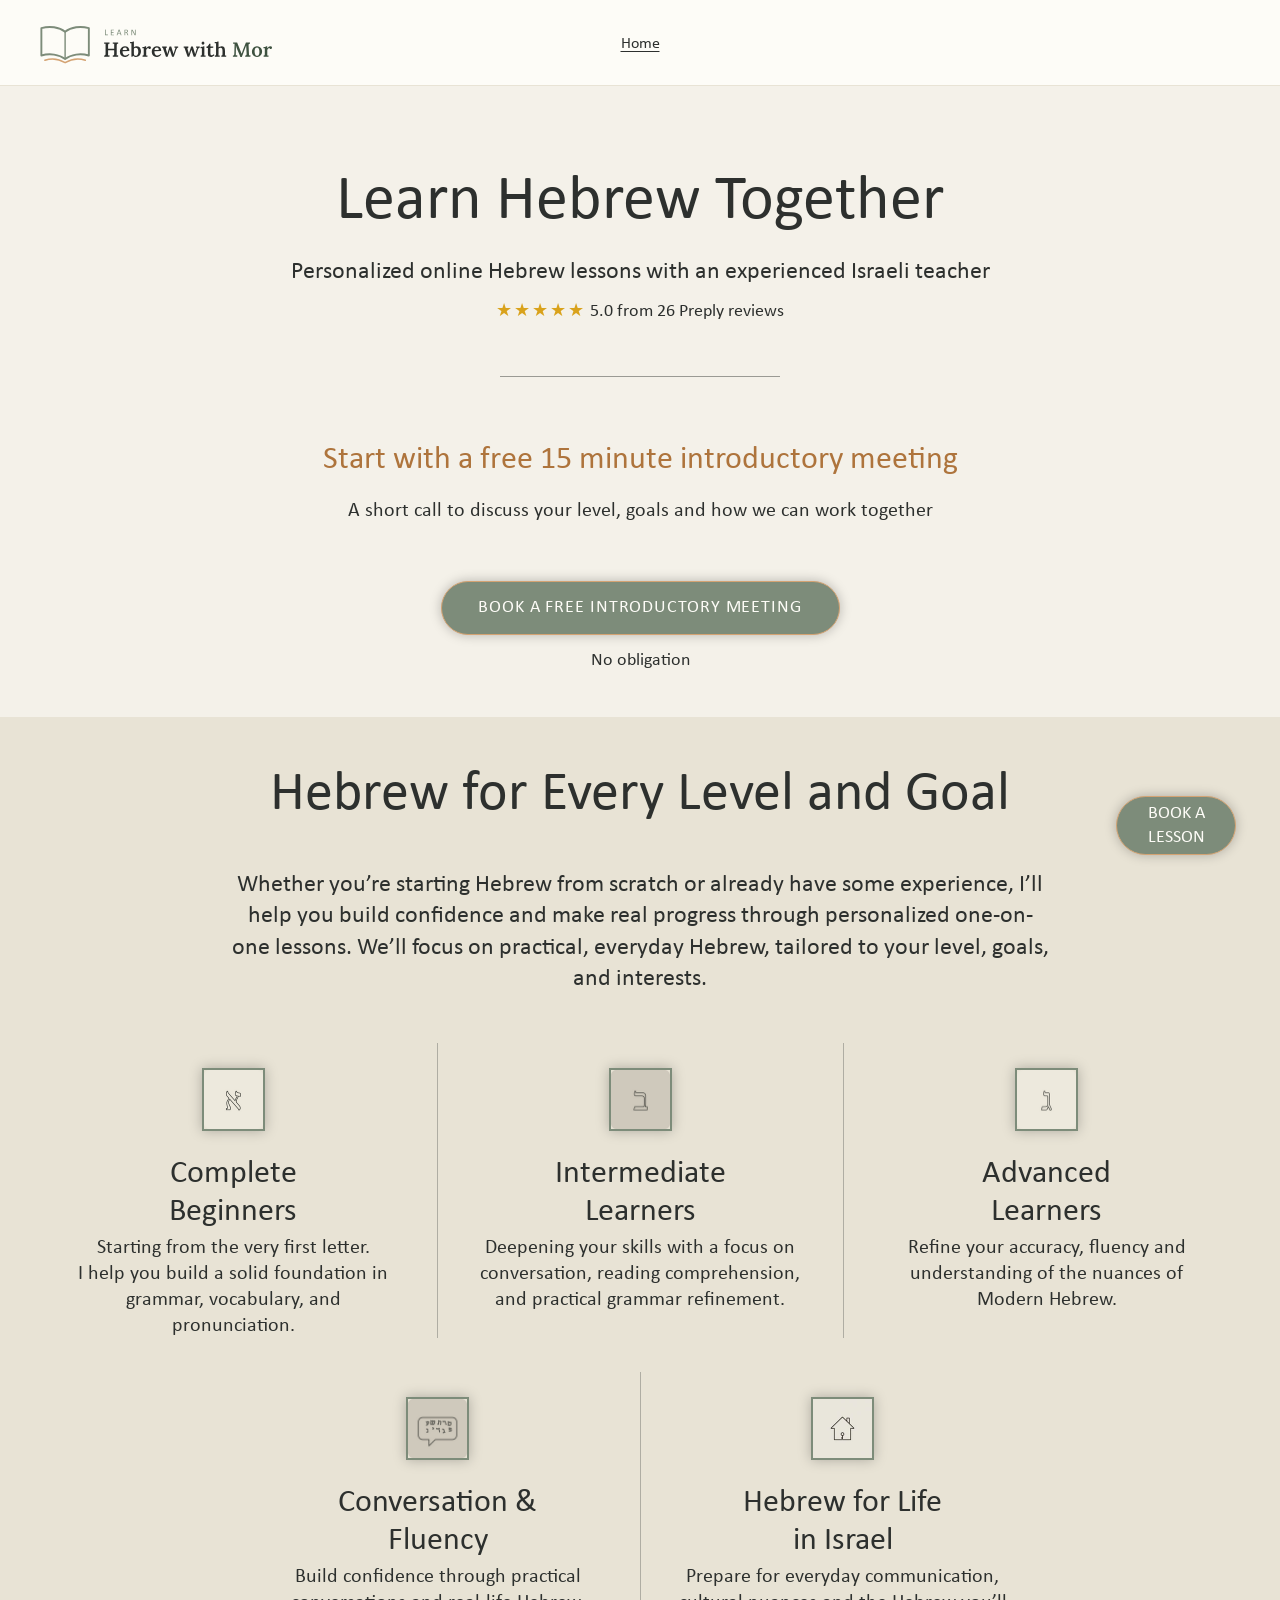
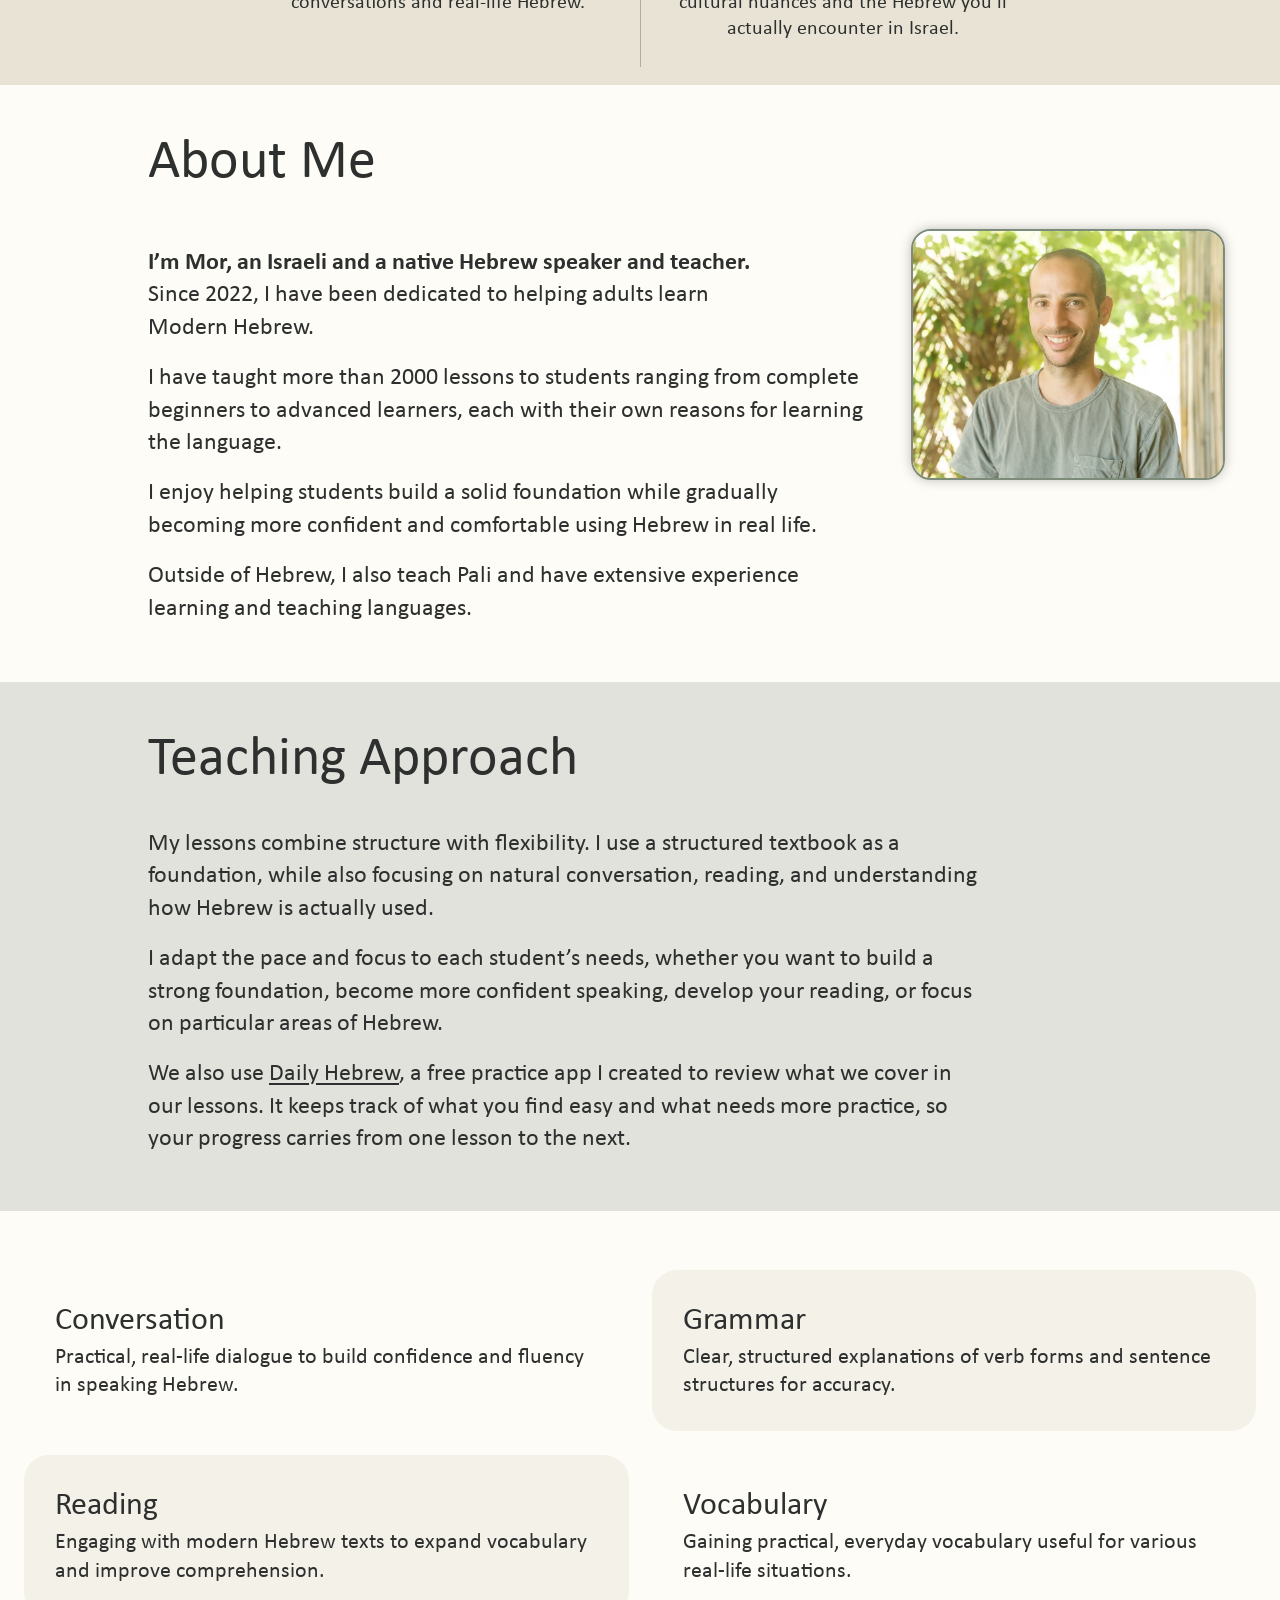
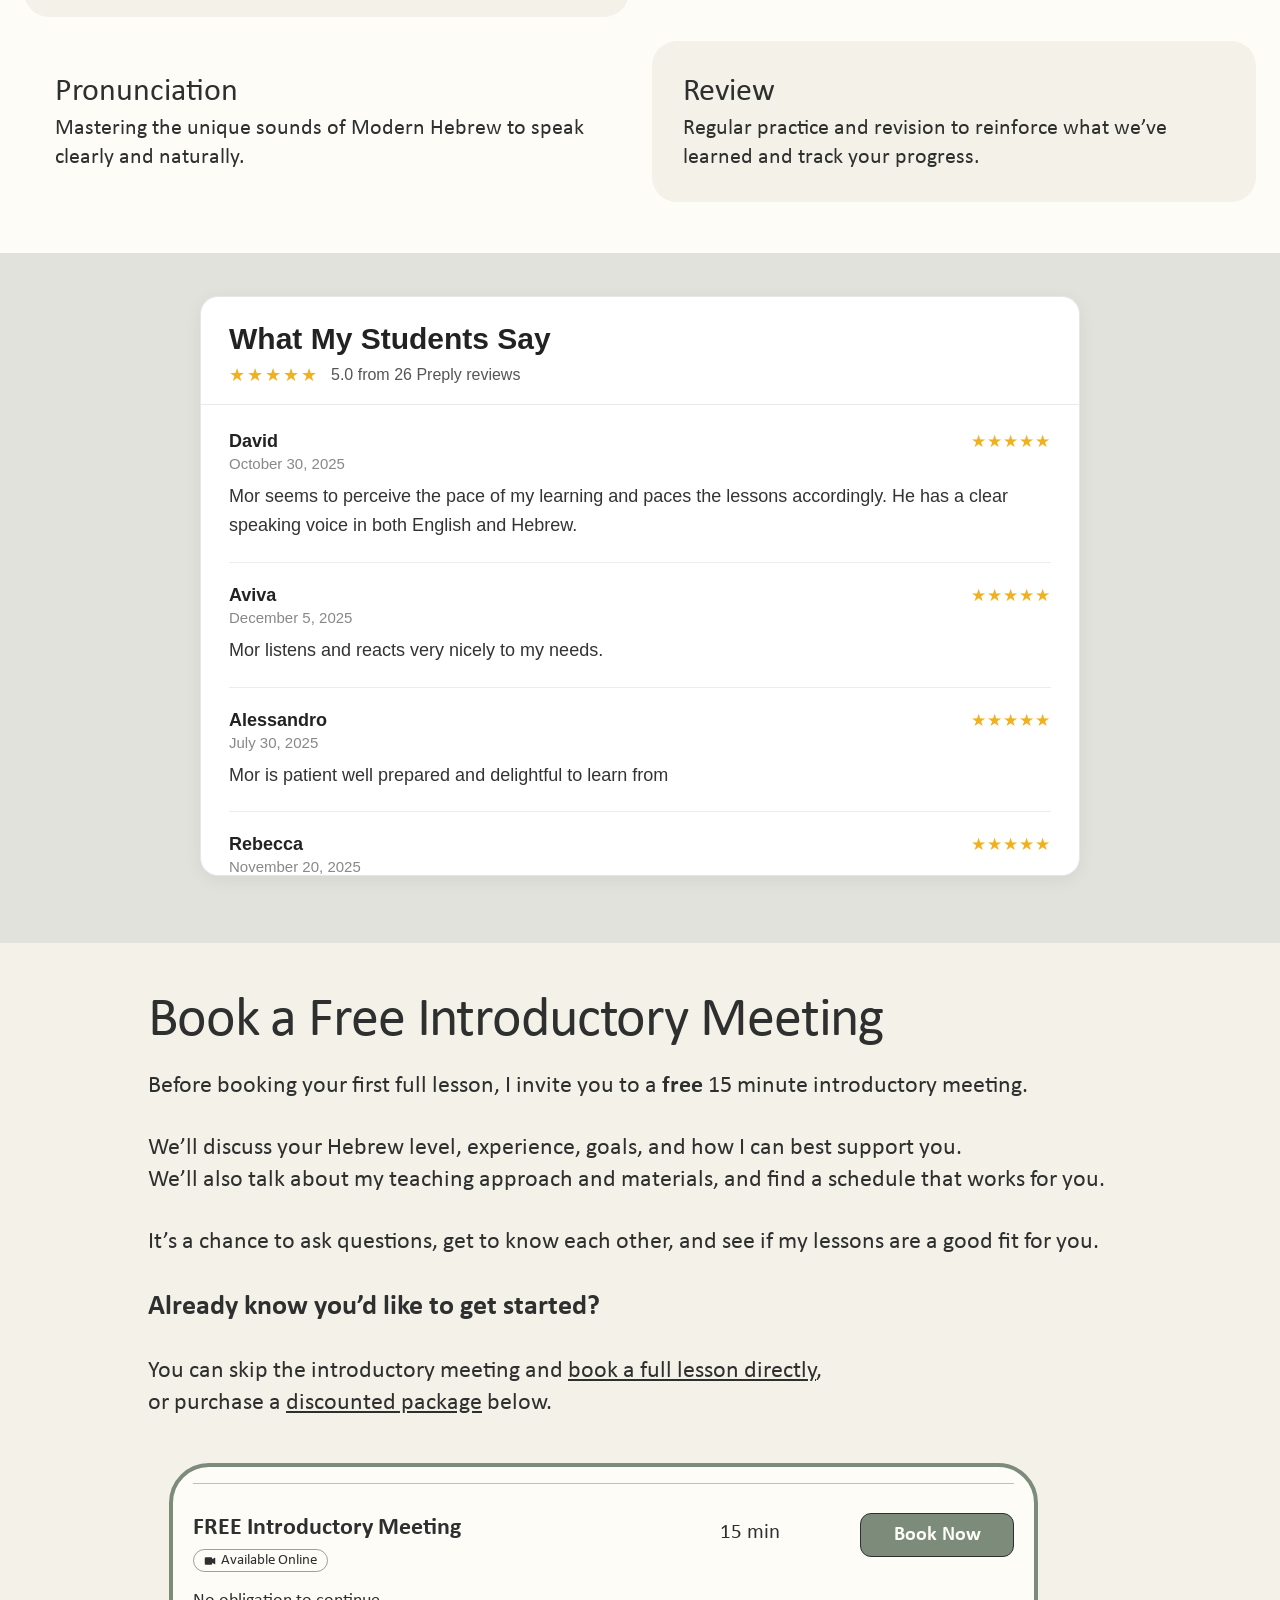
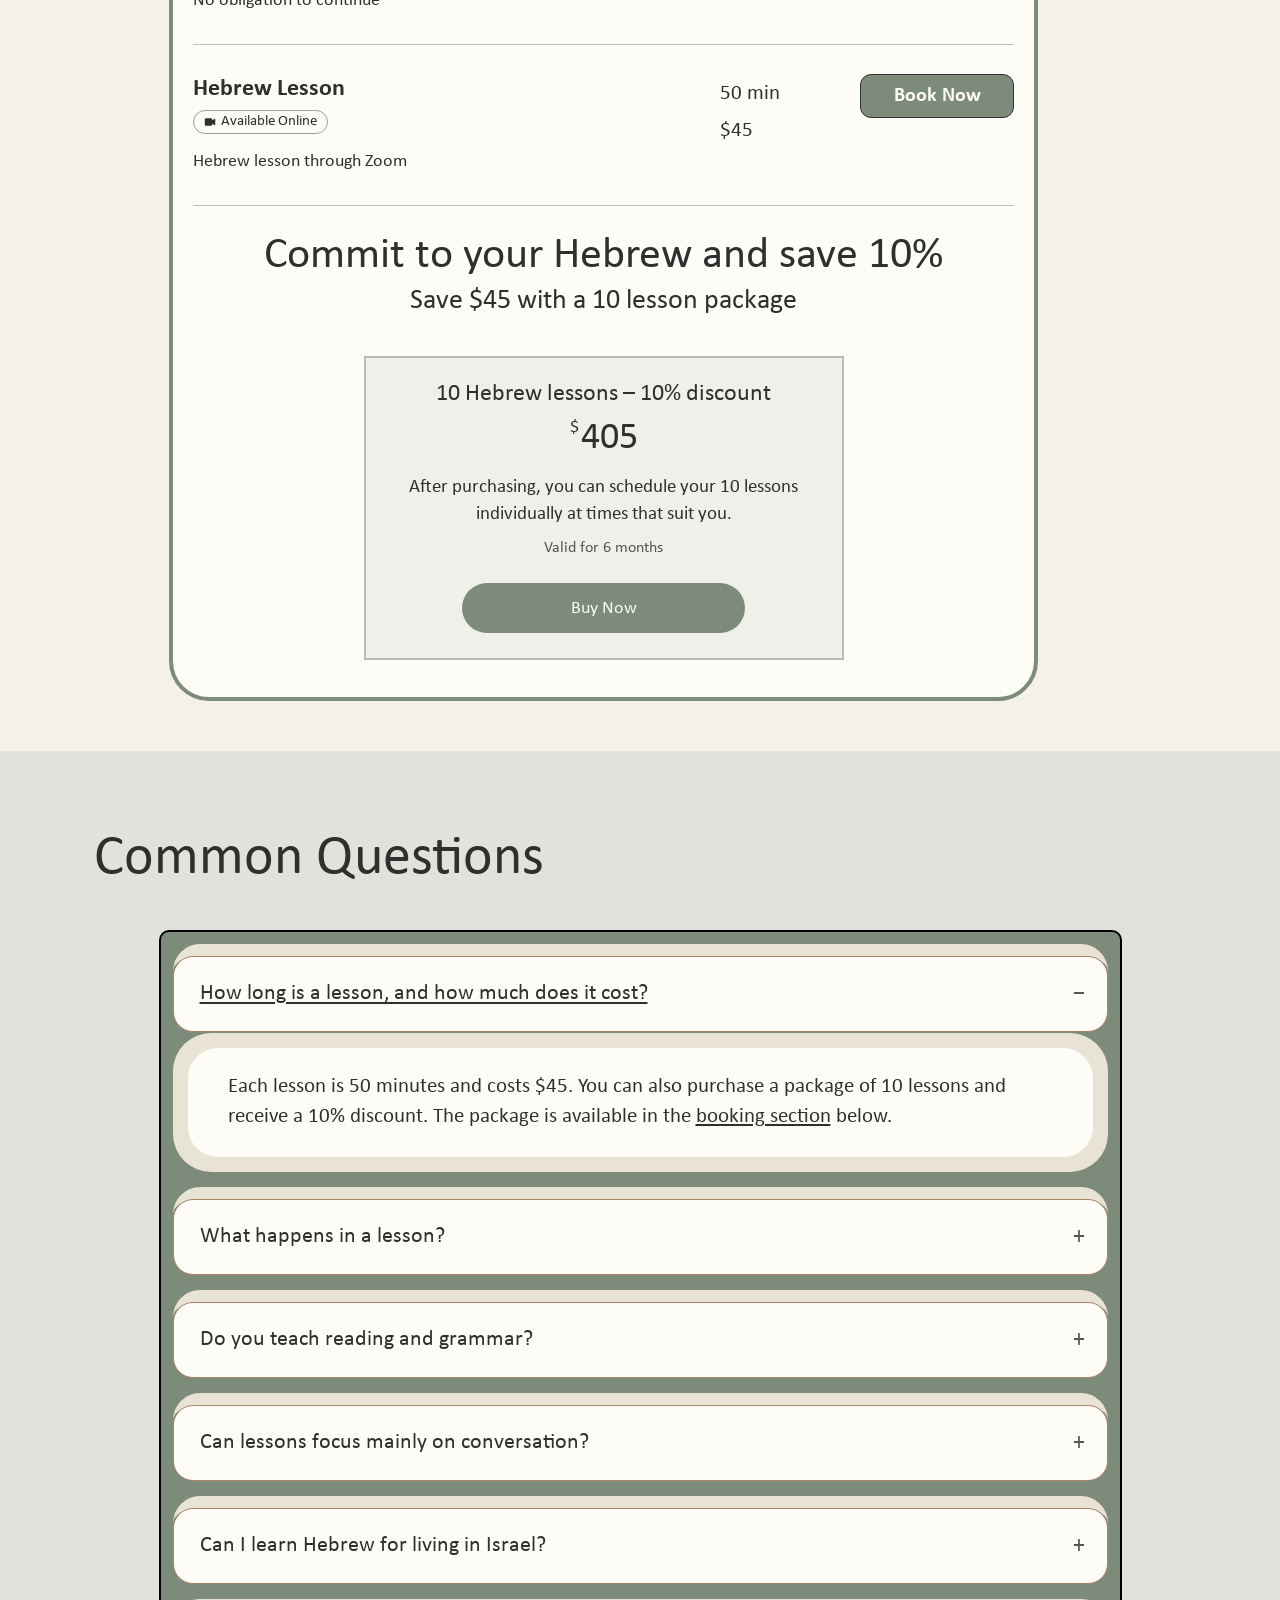
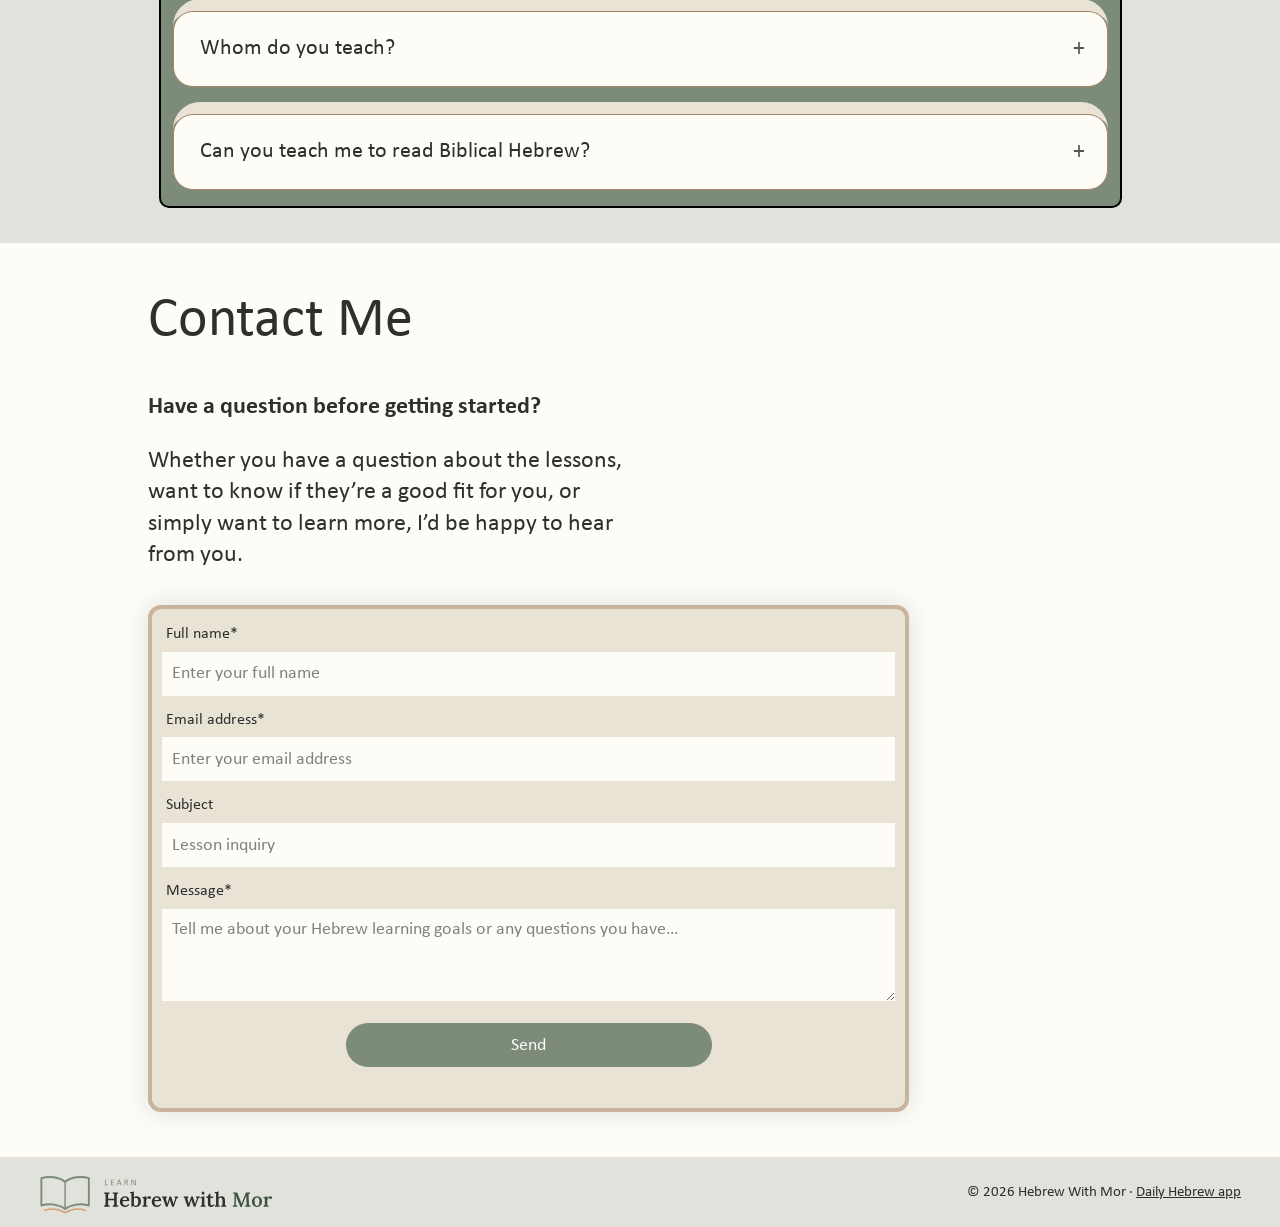
==== index.html @ 92e0745e "Site edit: Change the main title to learn Hebrew together" ====
<!doctype html>
<html lang="en">
<head>
<meta charset="utf-8">
<meta name="viewport" content="width=device-width, initial-scale=1">
<title>Online Hebrew Lessons | Native Israeli Teacher | Hebrew With Mor</title>
<meta name="description" content="Learn Hebrew with Mor, a native Hebrew speaker and experienced teacher. Private online Hebrew lessons for adults of all levels, from complete beginners to advanced. 1 on 1 Hebrew tutor.">
<meta property="og:title" content="Online Hebrew Lessons | Native Israeli Teacher | Hebrew With Mor">
<meta property="og:description" content="Learn Hebrew with Mor, a native Hebrew speaker and experienced teacher. Private online Hebrew lessons for adults of all levels, from complete beginners to advanced. 1 on 1 Hebrew tutor.">
<meta property="og:url" content="https://www.hebrew-with-mor.com/">
<meta property="og:site_name" content="Hebrew With Mor">
<meta property="og:type" content="website">
<meta property="og:image" content="https://www.hebrew-with-mor.com/assets/img/mor.webp">
<meta name="google-site-verification" content="B3pV2Sk_h-aG2m7qCwHvKndFdT-osk3Hg5guzwNyJqk">
<link rel="canonical" href="https://www.hebrew-with-mor.com/">
<link rel="icon" href="assets/favicon.svg" type="image/svg+xml">
<link rel="icon" href="assets/favicon.png" type="image/png">
<link rel="apple-touch-icon" href="assets/apple-touch-icon.png">
<link rel="preload" href="assets/fonts/calibri.woff2" as="font" type="font/woff2" crossorigin>
<link rel="stylesheet" href="assets/style.css?v=8">
<script async src="https://www.googletagmanager.com/gtag/js?id=AW-18437991031"></script>
<script>
  window.dataLayer = window.dataLayer || [];
  function gtag(){dataLayer.push(arguments);}
  gtag('js', new Date());
  gtag('config', 'AW-18437991031');
  gtag('config', 'G-LPGH6W46QG');
</script>
</head>
<body>
<a class="skip" href="#main">Skip to Main Content</a>
<header class="site-header">
  <a class="logo" href="./" aria-label="Hebrew With Mor home"><img src="assets/img/logo.svg" alt="Learn Hebrew with Mor" width="191" height="44"></a>
  <nav aria-label="Site"><a href="./" aria-current="page">Home</a></nav>
  <span></span>
</header>

<main id="main">

<section class="hero">
  <h1>Learn Hebrew Together</h1>
  <p class="sub">Personalized online Hebrew lessons with an experienced Israeli teacher</p>
  <a class="rating" href="#reviews"><span class="rating-stars" aria-hidden="true">★★★★★</span> 5.0 from 26 Preply reviews</a>
  <hr>
  <p class="free">Start with a free 15 minute introductory meeting</p>
  <p class="call">A short call to discuss your level, goals and how we can work together</p>
  <a class="btn btn-pill" href="#bookalesson">Book a free introductory meeting</a>
  <p class="noob">No obligation</p>
</section>

<section class="levels">
  <h2 class="h2">Hebrew for Every Level and Goal</h2>
  <p class="intro">Whether you’re starting Hebrew from scratch or already have some experience, I’ll help you build confidence and make real progress through personalized one-on-one lessons. We’ll focus on practical, everyday Hebrew, tailored to your level, goals, and interests.</p>
  <div class="level-row three">
    <div class="level">
      <div class="icon"><img src="assets/img/aleph.webp" alt="א" width="59" height="59"></div>
      <h3>Complete Beginners</h3>
      <p>Starting from the very first letter.<br>I help you build a solid foundation in grammar, vocabulary, and pronunciation.</p>
    </div>
    <div class="level">
      <div class="icon"><img src="assets/img/bet.webp" alt="ב" width="61" height="61"></div>
      <h3>Intermediate Learners</h3>
      <p>Deepening your skills with a focus on conversation, reading comprehension, and practical grammar refinement.</p>
    </div>
    <div class="level">
      <div class="icon"><img src="assets/img/gimel.webp" alt="ג" width="61" height="61"></div>
      <h3>Advanced Learners</h3>
      <p>Refine your accuracy, fluency and understanding of the nuances of Modern Hebrew.</p>
    </div>
  </div>
  <div class="level-row two">
    <div class="level">
      <div class="icon"><img src="assets/img/conversation.webp" alt="Hebrew conversation" width="61" height="61"></div>
      <h3>Conversation &amp; Fluency</h3>
      <p>Build confidence through practical conversations and real-life Hebrew.</p>
    </div>
    <div class="level">
      <div class="icon"><img src="assets/img/israel.webp" alt="Life in Israel" width="59" height="59"></div>
      <h3>Hebrew for Life in Israel</h3>
      <p>Prepare for everyday communication, cultural nuances and the Hebrew you’ll actually encounter in Israel.</p>
    </div>
  </div>
</section>

<section class="about" id="about">
  <div class="col wrap">
    <div>
      <h2 class="h2">About Me</h2>
      <div class="text">
        <p><b class="lead-line">I’m Mor, an Israeli and a native Hebrew speaker and teacher.</b>Since 2022, I have been dedicated to helping adults learn Modern Hebrew.</p>
        <p>I have taught more than 2000 lessons to students ranging from complete beginners to advanced learners, each with their own reasons for learning the language.</p>
        <p>I enjoy helping students build a solid foundation while gradually becoming more confident and comfortable using Hebrew in real life.</p>
        <p>Outside of Hebrew, I also teach Pali and have extensive experience learning and teaching languages.</p>
      </div>
    </div>
    <div class="photo"><img src="assets/img/mor.webp" alt="Hebrew teacher" width="942" height="750"></div>
  </div>
</section>

<section class="approach">
  <div class="col">
    <h2 class="h2">Teaching Approach</h2>
    <div class="text">
      <p>My lessons combine structure with flexibility. I use a structured textbook as a foundation, while also focusing on natural conversation, reading, and understanding how Hebrew is actually used.</p>
      <p>I adapt the pace and focus to each student’s needs, whether you want to build a strong foundation, become more confident speaking, develop your reading, or focus on particular areas of Hebrew.</p>
      <p>We also use <a href="https://practice.hebrew-with-mor.com/" target="_blank" rel="noopener">Daily Hebrew</a>, a free practice app I created to review what we cover in our lessons. It keeps track of what you find easy and what needs more practice, so your progress carries from one lesson to the next.</p>
    </div>
  </div>
</section>

<section class="cards">
  <div class="card"><h3>Conversation</h3><p>Practical, real-life dialogue to build confidence and fluency in speaking Hebrew.</p></div>
  <div class="card shade"><h3>Grammar</h3><p>Clear, structured explanations of verb forms and sentence structures for accuracy.</p></div>
  <div class="card shade"><h3>Reading</h3><p>Engaging with modern Hebrew texts to expand vocabulary and improve comprehension.</p></div>
  <div class="card"><h3>Vocabulary</h3><p>Gaining practical, everyday vocabulary useful for various real-life situations.</p></div>
  <div class="card"><h3>Pronunciation</h3><p>Mastering the unique sounds of Modern Hebrew to speak clearly and naturally.</p></div>
  <div class="card shade"><h3>Review</h3><p>Regular practice and revision to reinforce what we’ve learned and track your progress.</p></div>
</section>

<section class="reviews" id="reviews">
  <div class="reviews-wrap">
    <div class="reviews-header">
      <h2>What My Students Say</h2>
      <div class="summary"><span class="summary-stars">★★★★★</span><span>5.0 from 26 Preply reviews</span></div>
    </div>
    <div class="review-list">
      <div class="review"><div class="review-top"><div><div class="name">David</div><div class="date">October 30, 2025</div></div><div class="stars">★★★★★</div></div><p>Mor seems to perceive the pace of my learning and paces the lessons accordingly. He has a clear speaking voice in both English and Hebrew.</p></div>
      <div class="review"><div class="review-top"><div><div class="name">Aviva</div><div class="date">December 5, 2025</div></div><div class="stars">★★★★★</div></div><p>Mor listens and reacts very nicely to my needs.</p></div>
      <div class="review"><div class="review-top"><div><div class="name">Alessandro</div><div class="date">July 30, 2025</div></div><div class="stars">★★★★★</div></div><p>Mor is patient well prepared and delightful to learn from</p></div>
      <div class="review"><div class="review-top"><div><div class="name">Rebecca</div><div class="date">November 20, 2025</div></div><div class="stars">★★★★★</div></div><p>Mor is great and very patient.</p></div>
      <div class="review"><div class="review-top"><div><div class="name">Jil</div><div class="date">July 21, 2025</div></div><div class="stars">★★★★★</div></div><p>Patient. Practical. Kind.</p></div>
      <div class="review"><div class="review-top"><div><div class="name">Ledio</div><div class="date">April 25, 2024</div></div><div class="stars">★★★★★</div></div><p>Mor is a very talented teacher. I see this especially in the teaching strategies he uses. Through the excellent methodology, in the first classes I was able to learn basic and necessary things. He is very patient, and explains everything well and clearly. I highly recommend him!</p></div>
      <div class="review"><div class="review-top"><div><div class="name">Gabriele</div><div class="date">December 3, 2023</div></div><div class="stars">★★★★★</div></div><p>I enjoy my lessons with Mor very much. He's an experienced teacher who introduces new grammar, words and structures in a simple and clear way. It's fun to learn with Mor.</p></div>
      <div class="review"><div class="review-top"><div><div class="name">Alex</div><div class="date">November 2, 2023</div></div><div class="stars">★★★★★</div></div><p>Mor is a great tutor. He is thorough, knowledgeable, patient and encouraging. He is good about knowing what to reinforce and when. I am so happy I found this wonderful teacher!</p></div>
      <div class="review"><div class="review-top"><div><div class="name">Jenny</div><div class="date">October 8, 2023</div></div><div class="stars">★★★★★</div></div><p>Highly recommended! Mor is very well organized, supportive, encouraging, kind and the lessons he offers are a perfect mix of theory, learning about grammar rules/language knowledge and practicing Hebrew.</p></div>
      <div class="review"><div class="review-top"><div><div class="name">Anonymous</div><div class="date">October 7, 2023</div></div><div class="stars">★★★★★</div></div><p>Amazing teacher. He is very patient, tailors and adapts the lessons to my goals and knowledge level. I am learning a lot and really happy with my progress.</p></div>
      <div class="review"><div class="review-top"><div><div class="name">Anonymous</div><div class="date">September 22, 2023</div></div><div class="stars">★★★★★</div></div><p>Calm, present, helpful teacher.</p></div>
      <div class="review"><div class="review-top"><div><div class="name">Jeff</div><div class="date">July 17, 2023</div></div><div class="stars">★★★★★</div></div><p>Mor is great! So helpful and patient!!</p></div>
      <div class="review"><div class="review-top"><div><div class="name">Anonymous</div><div class="date">July 9, 2023</div></div><div class="stars">★★★★★</div></div><p>Mor is the best Hebrew teacher! Very patient, knowledgeable and funny. Learning a language can be very difficult, especially Hebrew, but somehow I always look forward to my next class because every day I see more and more improvement.</p></div>
      <div class="review"><div class="review-top"><div><div class="name">Andreas777</div><div class="date">May 12, 2023</div></div><div class="stars">★★★★★</div></div><p>Mor is very kind. And has a good clear way of teaching. He is calm and focused. He also has good learning resources.</p></div>
      <div class="review"><div class="review-top"><div><div class="name">Karoa</div><div class="date">January 26, 2023</div></div><div class="stars">★★★★★</div></div><p>Very calm teacher, has a sense of humor</p></div>
      <div class="review"><div class="review-top"><div><div class="name">Victoria</div><div class="date">December 22, 2022</div></div><div class="stars">★★★★★</div></div><p>I'm enjoying class with Mor. He understands my level and I feel like I am improving.</p></div>
      <div class="review"><div class="review-top"><div><div class="name">Anonymous</div><div class="date">December 21, 2022</div></div><div class="stars">★★★★★</div></div><p>Mor is kind and patient. He gives a great lesson structure that is challenging and also fun. I look forward to each lesson.</p></div>
      <div class="review"><div class="review-top"><div><div class="name">Pramila</div><div class="date">May 23, 2022</div></div><div class="stars">★★★★★</div></div><p>Mor is very thorough and takes careful measures in helping me grasp the subject so far. He makes me really think and patiently waits till I get the right answer. I like how he is straightforward and to the point. Great tutor.</p></div>
      <div class="review"><div class="review-top"><div><div class="name">Samuel and Rick</div><div class="date">May 7, 2022</div></div><div class="stars">★★★★★</div></div><p>Mor is an excellent teacher, both serious and light-hearted. He is able to respond to his students' particular level of interest and ability for their best success!</p></div>
      <div class="review"><div class="review-top"><div><div class="name">Zilla</div><div class="date">April 4, 2022</div></div><div class="stars">★★★★★</div></div><p>I like Mor for being calm and focused. In addition he allows me a choice of learning content. I really appreciate this working method.</p></div>
      <div class="review"><div class="review-top"><div><div class="name">Mikhail</div><div class="date">April 3, 2022</div></div><div class="stars">★★★★★</div></div><p>Mor is a great tutor indeed, much better than I have expected! (a) He corrects mistakes scrupulously, enabling you to speak a more literate Hebrew. Besides being a native speaker, he demonstrates a clear pronunciation and is able to explain subtle issues. (b) He structures lessons carefully and chooses topics in advance, offering you a vast range of issues to discuss. (c) He is a patient listener and a student is able to talk and to practice his vocabulary actively.</p></div>
      <div class="review"><div class="review-top"><div><div class="name">Anonymous</div><div class="date">March 21, 2022</div></div><div class="stars">★★★★★</div></div><p>Mor is a great Hebrew tutor and I would highly recommend him to anyone interested in learning. I really enjoy every session.</p></div>
      <div class="review"><div class="review-top"><div><div class="name">Eugene</div><div class="date">March 9, 2022</div></div><div class="stars">★★★★★</div></div><p>Such a gentle young man! Lessons with Mor are pleasant and always effective. Good to have an opportunity to discuss almost everything with him =)</p></div>
      <div class="review"><div class="review-top"><div><div class="name">Anonymous</div><div class="date">February 19, 2022</div></div><div class="stars">★★★★★</div></div><p>Amazing guy very patient!</p></div>
      <div class="review"><div class="review-top"><div><div class="name">Anonymous</div><div class="date">February 17, 2022</div></div><div class="stars">★★★★★</div></div><p>I highly recommend Mor. Friendly, knowledgeable, a very dynamic experience. Innovates according to the needs of the student.</p></div>
      <div class="review"><div class="review-top"><div><div class="name">Daniel</div><div class="date">February 9, 2022</div></div><div class="stars">★★★★★</div></div><p>Mor is an excellent Hebrew teacher. He is very pleasant and easy to talk to. He prepares great materials for each class, which facilitate great conversations. He makes the lessons fun and interactive, and I feel like I make progress with each lesson. Highly recommended.</p></div>
    </div>
  </div>
</section>

<section class="booking" id="bookalesson">
  <div class="col">
    <h2 class="h2">Book a Free Introductory Meeting</h2>
    <div class="lead">
      <p>Before booking your first full lesson, I invite you to a <b>free</b> 15 minute introductory meeting.</p>
      <p>We’ll discuss your Hebrew level, experience, goals, and how I can best support you.<br>We’ll also talk about my teaching approach and materials, and find a schedule that works for you.</p>
      <p>It’s a chance to ask questions, get to know each other, and see if my lessons are a good fit for you.</p>
      <p class="ask"><b>Already know you’d like to get started?</b></p>
      <p>You can skip the introductory meeting and <a href="#book-lesson">book a full lesson directly</a>,<br>or purchase a <a href="#package">discounted package</a> below.</p>
    </div>
    <div class="book-box">
      <div class="service" id="book-intro">
        <div>
          <h3>FREE Introductory Meeting</h3>
          <span class="pill"><svg viewBox="0 0 16 16" aria-hidden="true"><path fill="currentColor" d="M1 4.5A1.5 1.5 0 0 1 2.5 3h7A1.5 1.5 0 0 1 11 4.5v1.3l3.2-2A.5.5 0 0 1 15 4.2v7.6a.5.5 0 0 1-.8.4L11 10.2v1.3A1.5 1.5 0 0 1 9.5 13h-7A1.5 1.5 0 0 1 1 11.5z"/></svg>Available Online</span>
          <p class="desc">No obligation to continue</p>
        </div>
        <div class="meta"><span>15 min</span></div>
        <a class="btn" href="#bookalesson" data-booking="intro">Book Now</a>
      </div>
      <div class="service" id="book-lesson">
        <div>
          <h3>Hebrew Lesson</h3>
          <span class="pill"><svg viewBox="0 0 16 16" aria-hidden="true"><path fill="currentColor" d="M1 4.5A1.5 1.5 0 0 1 2.5 3h7A1.5 1.5 0 0 1 11 4.5v1.3l3.2-2A.5.5 0 0 1 15 4.2v7.6a.5.5 0 0 1-.8.4L11 10.2v1.3A1.5 1.5 0 0 1 9.5 13h-7A1.5 1.5 0 0 1 1 11.5z"/></svg>Available Online</span>
          <p class="desc">Hebrew lesson through Zoom</p>
        </div>
        <div class="meta"><span>50 min</span><span>$45</span></div>
        <button class="btn" type="button" data-pay="lesson">Book Now</button>
      </div>
      <div class="package" id="package">
        <h3>Commit to your Hebrew and save 10%</h3>
        <p class="save">Save $45 with a 10 lesson package</p>
        <div class="plan">
          <h4>10 Hebrew lessons – 10% discount</h4>
          <p class="price"><sup>$</sup>405</p>
          <p class="after">After purchasing, you can schedule your 10 lessons individually at times that suit you.</p>
          <p class="valid">Valid for 6 months</p>
          <button class="btn" type="button" data-pay="package">Buy Now</button>
        </div>
      </div>
    </div>
  </div>
</section>

<section class="faq">
  <h2 class="h2">Common Questions</h2>
  <div class="faq-box">
    <details name="faq" class="faq-item" open>
      <summary><span>How long is a lesson, and how much does it cost?</span></summary>
      <div class="answer"><p>Each lesson is 50 minutes and costs $45. You can also purchase a package of 10 lessons and receive a 10% discount. The package is available in the <a href="#bookalesson">booking section</a> below.</p></div>
    </details>
    <details name="faq" class="faq-item">
      <summary><span>What happens in a lesson?</span></summary>
      <div class="answer"><p>We’ll focus mainly on conversation and communication, while incorporating grammar, vocabulary, reading, and corrections according to your needs.</p></div>
    </details>
    <details name="faq" class="faq-item">
      <summary><span>Do you teach reading and grammar?</span></summary>
      <div class="answer"><p>Yes, we’ll build a solid foundation in grammar and vocabulary while helping you develop reading comprehension using modern Hebrew texts.</p></div>
    </details>
    <details name="faq" class="faq-item">
      <summary><span>Can lessons focus mainly on conversation?</span></summary>
      <div class="answer"><p>Absolutely. Conversation is an important part of my approach, and we can put a strong emphasis on speaking, listening and practical Hebrew for everyday life.</p></div>
    </details>
    <details name="faq" class="faq-item">
      <summary><span>Can I learn Hebrew for living in Israel?</span></summary>
      <div class="answer"><p>Definitely. I help students prepare for life in Israel by focusing on practical communication, cultural nuances, and the specific Hebrew needed for daily living.</p></div>
    </details>
    <details name="faq" class="faq-item">
      <summary><span>Whom do you teach?</span></summary>
      <div class="answer"><p>I teach adults of all ages and levels.</p></div>
    </details>
    <details name="faq" class="faq-item">
      <summary><span>Can you teach me to read Biblical Hebrew?</span></summary>
      <div class="answer"><p>Yes. I can help you learn how to read Biblical Hebrew, even if you are starting from scratch. However, my main focus is Modern Hebrew, and I don’t specialize in Biblical Hebrew, prayer texts, or interpreting the meaning of prayers.</p></div>
    </details>
  </div>
</section>

<section class="contact" id="contact">
  <div class="col">
    <h2 class="h2">Contact Me</h2>
    <p class="q">Have a question before getting started?</p>
    <p class="text">Whether you have a question about the lessons, want to know if they’re a good fit for you, or simply want to learn more, I’d be happy to hear from you.</p>
    <form class="form" id="contact-form" action="https://api.web3forms.com/submit" method="POST">
      <input type="hidden" name="access_key" value="1c648618-77d0-4e7e-a533-900ff958d552">
      <input type="hidden" name="from_name" value="Hebrew With Mor website">
      <input type="checkbox" name="botcheck" class="honey" tabindex="-1" autocomplete="off">
      <div class="field"><label for="f-name">Full name*</label><input id="f-name" name="name" required placeholder="Enter your full name" autocomplete="name"></div>
      <div class="field"><label for="f-email">Email address*</label><input id="f-email" name="email" type="email" required placeholder="Enter your email address" autocomplete="email"></div>
      <div class="field"><label for="f-subject">Subject</label><input id="f-subject" name="subject" placeholder="Lesson inquiry"></div>
      <div class="field"><label for="f-message">Message*</label><textarea id="f-message" name="message" required placeholder="Tell me about your Hebrew learning goals or any questions you have…"></textarea></div>
      <button class="btn" type="submit">Send</button>
      <p class="form-msg" role="status" aria-live="polite"></p>
    </form>
  </div>
</section>

</main>

<footer class="site-footer">
  <a class="logo" href="./" aria-label="Hebrew With Mor home"><img src="assets/img/logo.svg" alt="Learn Hebrew with Mor" width="191" height="44"></a>
  <p class="foot-note">© 2026 Hebrew With Mor · <a href="https://practice.hebrew-with-mor.com/" target="_blank" rel="noopener">Daily Hebrew app</a></p>
</footer>

<a class="btn btn-pill float-book" href="#bookalesson">Book a lesson</a>

<dialog class="pay" id="pay" aria-labelledby="pay-title">
  <button class="pay-close" type="button" aria-label="Close">&times;</button>
  <div class="pay-step">
    <h3 id="pay-title"></h3>
    <p class="pay-price"></p>
    <p class="pay-note">Pay securely with a debit or credit card, no PayPal account needed, or with PayPal.</p>
    <div class="pay-buttons" id="pay-buttons"><p class="pay-wait">Loading payment options…</p></div>
    <p class="pay-msg" role="status" aria-live="polite"></p>
  </div>
  <div class="pay-done" hidden>
    <h3>Thank you<span class="pay-first"></span>!</h3>
    <p>Your payment was received.</p>
    <p class="pay-next"></p>
    <button class="btn pay-ok pay-book" type="button" hidden>Book a lesson</button>
    <button class="btn pay-ok" type="button">Close</button>
  </div>
</dialog>

<script src="assets/pay.js?v=3"></script>
<script>
document.querySelectorAll('.faq-item').forEach(function (d) {
  d.addEventListener('toggle', function () {
    if (d.open) document.querySelectorAll('.faq-item[open]').forEach(function (o) { if (o !== d) o.open = false; });
  });
});
(function () {
  if (!('IntersectionObserver' in window) || matchMedia('(prefers-reduced-motion: reduce)').matches) return;
  var els = document.querySelectorAll('main section h1, main section h2, main section p, main section .level, main section .card, main section .photo, main section .faq-box, main section .book-box, main section .reviews-wrap, main section .form');
  var io = new IntersectionObserver(function (entries) {
    entries.forEach(function (e) { if (e.isIntersecting) { e.target.classList.add('in'); io.unobserve(e.target); } });
  }, { rootMargin: '0px 0px -40px 0px' });
  els.forEach(function (el) {
    if (el.closest('.faq-box, .book-box, .reviews-wrap, .form') && !el.matches('.faq-box, .book-box, .reviews-wrap, .form')) return;
    if (el.getBoundingClientRect().top < innerHeight) return;
    el.classList.add('fade'); io.observe(el);
  });
})();
/* Booking calendar (Cal.com, opens on top of this page). Fill in the two booking
   links (the part after cal.com/, e.g. 'hebrew-with-mor/intro'). Empty = not connected yet. */
var HM_CAL = { intro: 'mor-ifrah-uucv4s/15min', lesson: 'mor-ifrah-uucv4s/30min', package: 'mor-ifrah-uucv4s/hebrew-lesson-package' };

(function () {
  var items = {
    lesson: { title: 'Hebrew Lesson (50 min)', price: '45.00', desc: 'Hebrew lesson, 50 min (Zoom)' },
    package: { title: '10 Hebrew Lessons – 10% discount', price: '405.00', desc: '10 Hebrew lessons package (valid 6 months)' }
  };
  var calOn = !!(HM_CAL.intro && HM_CAL.lesson);
  var dlg = document.getElementById('pay'), box = document.getElementById('pay-buttons'),
      step = dlg.querySelector('.pay-step'), done = dlg.querySelector('.pay-done'), msg = dlg.querySelector('.pay-msg'),
      bookBtn = dlg.querySelector('.pay-book'), cur, booked;
  function close() { dlg.close(); }
  dlg.querySelector('.pay-close').addEventListener('click', close);
  dlg.querySelector('.pay-ok:not(.pay-book)').addEventListener('click', close);
  dlg.addEventListener('click', function (e) { if (e.target === dlg) close(); });
  /* the booking calendar locks page scrolling while open; release it once the payment window closes */
  function unlockScroll() {
    [document.documentElement, document.body].forEach(function (el) {
      el.style.removeProperty('overflow'); el.style.removeProperty('overflow-y'); el.style.removeProperty('position');
    });
    document.querySelectorAll('cal-modal-box').forEach(function (m) { m.remove(); });
  }
  dlg.addEventListener('close', unlockScroll);

  /* Cal.com embed */
  if (calOn) {
    (function (C, A, L) { let p = function (a, ar) { a.q.push(ar); }; let d = C.document; C.Cal = C.Cal || function () { let cal = C.Cal; let ar = arguments; if (!cal.loaded) { cal.ns = {}; cal.q = cal.q || []; d.head.appendChild(d.createElement("script")).src = A; cal.loaded = true; } if (ar[0] === L) { const api = function () { p(api, arguments); }; const namespace = ar[1]; api.q = api.q || []; if (typeof namespace === "string") { cal.ns[namespace] = cal.ns[namespace] || api; p(cal.ns[namespace], ar); p(cal, ["initNamespace", namespace]); } else p(cal, ar); return; } p(cal, ar); }; })(window, "https://app.cal.com/embed/embed.js", "init");
    Cal("init", { origin: "https://cal.com" });
    Cal("ui", { theme: "light", cssVarsPerTheme: { light: { "cal-brand": "#7D8C7A" } }, hideEventTypeDetails: false, layout: "month_view" });
    var onBooked = function () {
      if (booked !== 'lesson') return;
      booked = null;
      setTimeout(function () {
        try { document.querySelectorAll('cal-modal-box').forEach(function (m) { m.remove(); }); } catch (x) {}
        openPay('lesson', true);
      }, 1200);
    };
    Cal("on", { action: "bookingSuccessfulV2", callback: onBooked });
    Cal("on", { action: "bookingSuccessful", callback: onBooked });
  }
  function openCal(which) {
    booked = which;
    Cal("modal", { calLink: HM_CAL[which], config: { layout: "month_view" } });
  }

  function openPay(key, afterBooking) {
    cur = items[key]; cur.key = key; cur.afterBooking = afterBooking;
    dlg.querySelector('#pay-title').textContent = afterBooking ? 'Last step: pay to confirm your lesson' : cur.title;
    dlg.querySelector('.pay-price').textContent = '$' + cur.price.replace('.00', '');
    step.hidden = false; done.hidden = true; msg.textContent = ''; bookBtn.hidden = true;
    box.innerHTML = '<p class="pay-wait">Loading payment options…</p>';
    if (!dlg.open) dlg.showModal();
    if (window.gtag) gtag('event', 'begin_checkout', { value: +cur.price, currency: 'USD', items: [{ item_name: cur.title }] });
    HM.render({
      el: box,
      description: cur.desc,
      getAmount: function () { return cur.price; },
      onPaid: function (p) {
        var next;
        if (key === 'lesson' && afterBooking) next = 'Your lesson is booked. You’ll get an email with the lesson details and the Zoom link. Lessons can be rescheduled or cancelled up to 24 hours in advance.';
        else if (key === 'lesson') next = 'I’ll email you within 24 hours to schedule your lesson.';
        else if (calOn) next = 'Book your first lesson now. For the next ones, save this page: hebrew-with-mor.com/package. The package is valid for 6 months, and lessons can be rescheduled up to 24 hours in advance.';
        else next = 'I’ll email you within 24 hours to schedule your first lesson. The package is valid for 6 months.';
        dlg.querySelector('.pay-first').textContent = p.first ? ', ' + p.first : '';
        dlg.querySelector('.pay-next').textContent = next;
        bookBtn.hidden = !(key === 'package' && calOn);
        step.hidden = true; done.hidden = false;
        HM.notify('Hebrew With Mor: new payment – ' + cur.title, {
          name: p.name, email: p.email, item: cur.title, amount: '$' + p.amount, paypal_order: p.id,
          message: afterBooking ? 'Paid for a lesson booked in Cal.com (check the booking, and confirm it if it is pending).'
                                : 'New payment on hebrew-with-mor.com.' + (key === 'package' ? ' Package: they book at hebrew-with-mor.com/package (confirm each one).' : ' Email the student to schedule.')
        });
        if (window.gtag) gtag('event', 'purchase', { transaction_id: p.id, value: +cur.price, currency: 'USD' });
      },
      onError: function (m) { msg.textContent = m; }
    }).catch(function () {
      box.innerHTML = '<p class="pay-wait">Online payment isn’t available right now. Please <a href="#contact-form">send me a message</a> and I’ll help you book.</p>';
      box.querySelector('a').addEventListener('click', close);
    });
  }
  bookBtn.addEventListener('click', function () { close(); booked = 'package'; Cal("modal", { calLink: HM_CAL.package, config: { layout: "month_view" } }); });

  document.querySelectorAll('[data-pay]').forEach(function (b) {
    b.addEventListener('click', function () {
      var key = b.getAttribute('data-pay');
      if (key === 'lesson' && calOn) openCal('lesson'); else openPay(key, false);
    });
  });
  document.querySelectorAll('[data-booking="intro"]').forEach(function (b) {
    b.addEventListener('click', function (e) {
      e.preventDefault();
      if (calOn) openCal('intro');
      else { var f = document.getElementById('contact-form'); f.scrollIntoView({ behavior: 'smooth', block: 'center' }); f.querySelector('#f-subject').value = 'Free introductory meeting'; }
    });
  });
})();
document.getElementById('contact-form').addEventListener('submit', async function (e) {
  e.preventDefault();
  var form = this, msg = form.querySelector('.form-msg'), btn = form.querySelector('button');
  var data = new FormData(form);
  if (!data.get('subject')) data.set('subject', 'Lesson inquiry');
  data.set('subject', 'Hebrew With Mor: ' + data.get('subject'));
  btn.disabled = true; msg.textContent = 'Sending…';
  try {
    var r = await fetch(form.action, { method: 'POST', body: data, headers: { Accept: 'application/json' } });
    var j = await r.json();
    if (!j.success) throw new Error(j.message);
    form.reset(); msg.textContent = 'Thanks for your message! I’ll get back to you soon.';
    if (window.gtag) gtag('event', 'contact_form_submit');
  } catch (err) {
    msg.textContent = 'Sorry, something went wrong. Please try again.';
  }
  btn.disabled = false;
});
</script>
</body>
</html>
---- assets/style.css ----
/* Hebrew With Mor — rebuilt from the Wix site, matching its look */

@font-face { font-family: "HM Calibri"; font-display: swap; src: url("fonts/calibri.woff2") format("woff2"); }
@font-face { font-family: "HM Calibri Bold"; font-display: swap; src: url("fonts/calibri-bold.woff2") format("woff2"); }

:root {
  --cream: #FDFCF7;
  --beige: #F4F1E9;
  --sand: #E8E3D5;
  --mist: #E0E2DB;
  --sage: #7D8C7A;
  --sage-dark: #6A7867;
  --tan: #D4A373;
  --brown: #A98467;
  --ink: #2D302E;
  --orange: #AE743C;
  --font: "HM Calibri", Calibri, Carlito, "Segoe UI", sans-serif;
  --bold: "HM Calibri Bold", Calibri, Carlito, "Segoe UI", sans-serif;
  --col: 984px;
  --shadow: 0 0 12px rgba(0, 0, 0, .25);
}
* { box-sizing: border-box; }
html { scroll-behavior: smooth; }
body { margin: 0; background: var(--cream); color: var(--ink); font-family: var(--font); font-size: 20px; line-height: 1.3;
  -webkit-text-size-adjust: 100%; -webkit-font-smoothing: antialiased; }
img { display: block; max-width: 100%; height: auto; }
a { color: inherit; }
h1, h2, h3, p { margin: 0; font-weight: 400; }
b, strong, .bold { font-family: var(--bold); font-weight: 400; }
.skip { position: absolute; left: -9999px; }
.skip:focus { left: 16px; top: 8px; background: var(--cream); padding: 4px 8px; z-index: 30; }
.col { width: min(var(--col), 100% - 32px); margin-inline: auto; }
.h2 { font-size: 56px; line-height: 1; }

/* Header & footer */
.site-header { position: relative; z-index: 20; height: 86px; background: var(--cream); border-bottom: 1px solid var(--sand);
  display: grid; grid-template-columns: 1fr auto 1fr; align-items: center; padding: 0 39px; }
.logo img { width: auto; height: 44px; }
.site-header nav a { font-size: 16px; text-decoration: underline; text-underline-offset: 3px; }
.site-footer { background: var(--mist); border-top: 1px solid var(--sand); min-height: 70px; display: flex; align-items: center; justify-content: space-between; gap: 12px 24px; flex-wrap: wrap; padding: 12px 39px; }
.foot-note { font-size: 15px; }
.hero .rating { display: inline-block; margin-top: 12px; font-size: 18px; text-decoration: none; }
.hero .rating:hover { text-decoration: underline; text-underline-offset: 3px; }
.rating-stars { color: #D9A21B; letter-spacing: 2px; }
.approach .text a { text-underline-offset: 3px; }

/* Buttons */
.btn { display: inline-flex; align-items: center; justify-content: center; text-align: center; background: var(--sage); color: var(--cream);
  text-decoration: none; font-size: 18px; border: 0; cursor: pointer; font-family: var(--font); transition: background .2s; }
.btn:hover { background: var(--sage-dark); }
.btn-pill { border: 1px solid var(--tan); border-radius: 50px; box-shadow: var(--shadow); text-transform: uppercase; letter-spacing: .05em; }
.float-book { position: fixed; right: 44px; bottom: 45px; z-index: 25; width: 120px; height: 59px; line-height: 1.3; padding: 0 12px; letter-spacing: 0; }

/* Hero */
.hero { background: var(--beige); text-align: center; padding: 84px 16px 45px; }
.hero h1 { font-size: 64px; line-height: 1; }
.hero .sub { font-size: 24px; margin-top: 23px; }
.hero hr { width: 280px; border: 0; border-top: 1px solid rgba(45, 48, 46, .45); margin: 52px auto 0; }
.hero .free { color: var(--orange); font-size: 32px; margin-top: 63px; }
.hero .call { font-size: 20px; margin-top: 16px; }
.hero .btn-pill { width: 399px; max-width: 100%; height: 54px; margin-top: 57px; }
.hero .noob { font-size: 18px; margin-top: 14px; }

/* Levels */
.levels { background: var(--sand); text-align: center; padding: 50px 16px 18px; }
.levels .intro { font-size: 24px; max-width: 820px; margin: 47px auto 0; }
.level-row { display: flex; justify-content: center; margin: 0 auto; }
.level-row.three { margin-top: 48px; max-width: 1220px; }
.level-row.two { margin-top: 33px; max-width: 810px; }
.level { flex: 1 1 0; padding: 25px 20px 0; min-height: 295px; position: relative; }
.level + .level::before { content: ""; position: absolute; left: 0; top: 0; height: 295px; border-left: 1px solid rgba(45, 48, 46, .3); }
.icon { width: 63px; height: 63px; margin: 0 auto; border: 2px solid var(--sage); box-shadow: var(--shadow); }
.icon img { width: 100%; height: 100%; }
.level h3 { font-size: 32px; line-height: 1.19; margin: 24px auto 0; max-width: 210px; }
.level p { font-size: 20px; max-width: 330px; margin: 4px auto 0; }

/* About & approach */
.about { padding: 50px 0 57px; }
.about .wrap { display: flex; gap: 39px; align-items: flex-start; width: auto; margin-left: max(16px, calc((100% - var(--col)) / 2)); margin-right: 16px; }
.about .wrap > div:first-child { flex: 0 1 724px; }
.about .text { font-size: 24px; line-height: 1.35; margin-top: 56px; }
.about .text p + p, .approach .text p + p { margin-top: 18px; }
p, summary, .lead { text-wrap: pretty; }
.about .photo { flex: 0 0 314px; margin-top: 94px; border: 2px solid var(--sage); border-radius: 20px; box-shadow: var(--shadow); overflow: hidden; }
.approach { background: var(--mist); padding: 50px 0 55px; }
.approach .text { font-size: 24px; line-height: 1.35; max-width: 840px; margin-top: 40px; }
.cards { display: grid; grid-template-columns: 1fr 1fr; gap: 24px 23px; padding: 59px 24px 51px; }
.card { padding: 32px 31px 30px; border-radius: 25px; min-height: 153px; }
.card.shade { background: var(--beige); }
.card h3 { font-size: 32px; line-height: 1.2; }
.card p { font-size: 22px; margin-top: 4px; }

/* FAQ */
.faq { background: var(--mist); padding: 80px 0 35px; }
.faq .h2 { margin-left: max(16px, calc((100% - 1093px) / 2)); }
.faq-box { width: min(963px, 100% - 32px); margin: 43px auto 0; background: var(--sage); border: 2px solid #000; border-radius: 10px; padding: 12px 12px 1px; }
.faq-item { border-top: 12px solid var(--sand); border-radius: 27px; margin-bottom: 15px; }
.faq-item summary { list-style: none; display: flex; justify-content: space-between; align-items: center; min-height: 76px; padding: 0 22px 0 26px;
  background: var(--cream); border: 1px solid var(--brown); border-radius: 20px; font-size: 22px; cursor: pointer; }
.faq-item summary::-webkit-details-marker { display: none; }
.faq-item summary::after { content: "+"; font-size: 24px; line-height: 1; color: #555; }
.faq-item[open] summary span { text-decoration: underline; text-underline-offset: 3px; }
.faq-item[open] summary::after { content: "\2212"; }
.faq-item .answer { background: var(--sand); border-radius: 38px; padding: 15px; margin-top: 1px; }
.faq-item .answer p { background: var(--cream); border-radius: 30px; padding: 24px 40px 26px; font-size: 21px; line-height: 1.4; }

/* Booking */
.booking { background: var(--beige); padding: 50px 0 50px; }
.booking .h2 { letter-spacing: -.02em; }
.booking .lead { font-size: 24px; margin-top: 22px; line-height: 1.3; }
.booking .lead p + p { margin-top: 31px; }
.booking .lead .ask { font-size: 28px; }
.book-box { margin: 44px 0 0 21px; width: 869px; max-width: calc(100% - 21px); border: 4px solid var(--sage); border-radius: 40px; background: var(--cream); padding: 16px 20px 23px; }
.service { display: grid; grid-template-columns: 1fr 140px 154px; align-items: start; padding: 29px 0 32px; border-top: 1px solid rgba(45, 48, 46, .3); }
.service h3 { font-family: var(--bold); font-size: 24px; }
.pill { display: inline-flex; align-items: center; gap: 5px; margin-top: 5px; border: 1px solid rgba(45, 48, 46, .45); border-radius: 12px; padding: 1px 10px; font-size: 15px; }
.pill svg { width: 12px; height: 12px; }
.service .desc { font-size: 18px; margin-top: 14px; }
.service .meta { font-size: 21px; padding-top: 6px; }
.service .meta span { display: block; margin-bottom: 10px; }
.service .btn { width: 154px; height: 44px; border: 1px solid var(--ink); border-radius: 11px; font-family: var(--bold); font-size: 20px; }
.package { text-align: center; border-top: 1px solid rgba(45, 48, 46, .3); padding-top: 24px; }
.package h3 { font-size: 44px; line-height: 1.2; }
.package .save { font-size: 28px; }
.plan { width: 480px; max-width: 100%; margin: 36px auto 14px; border: 2px solid rgba(45, 48, 46, .27); background: rgba(125, 140, 122, .1); padding: 21px 12px 25px; }
.plan h4 { margin: 0; font-weight: 400; font-size: 24px; }
.plan .price { font-size: 38px; margin-top: 4px; }
.plan .price sup { font-size: 18px; vertical-align: 16px; margin-right: 2px; }
.plan .after { font-size: 19px; line-height: 1.4; margin-top: 12px; }
.plan .valid { font-size: 16px; margin-top: 10px; color: rgba(45, 48, 46, .8); }
.plan .btn { width: 283px; max-width: 100%; height: 50px; border-radius: 100px; margin-top: 24px; }

/* Reviews */
.reviews { background: var(--mist); padding: 43px 16px 67px; }
.reviews-wrap { width: 100%; max-width: 880px; margin: 0 auto; background: #fff; border: 1px solid #e7e7e7; border-radius: 18px; overflow: hidden;
  box-shadow: 0 4px 18px rgba(0, 0, 0, .06); font-family: -apple-system, BlinkMacSystemFont, "Segoe UI", Roboto, Arial, sans-serif; color: #222; line-height: normal; }
.reviews-header { padding: 24px 28px 18px; border-bottom: 1px solid #e9e9e9; }
.reviews-header h2 { margin: 0 0 7px; font-size: 30px; line-height: 1.2; font-weight: 650; }
.summary { display: flex; align-items: center; gap: 12px; color: #555; font-size: 16px; }
.summary-stars { color: #f2b01e; letter-spacing: 2px; font-size: 18px; }
.review-list { height: 470px; overflow-y: auto; overscroll-behavior: contain; padding: 4px 28px 10px; scrollbar-width: thin; }
.review { padding: 22px 0; border-bottom: 1px solid #ededed; }
.review:last-child { border-bottom: 0; }
.review-top { display: flex; justify-content: space-between; align-items: flex-start; gap: 18px; margin-bottom: 10px; }
.name { font-weight: 650; font-size: 18px; }
.date { margin-top: 3px; color: #888; font-size: 15px; }
.stars { color: #f2b01e; font-size: 17px; letter-spacing: 1px; white-space: nowrap; }
.review p { margin: 0; font-size: 18px; line-height: 1.6; color: #333; }

/* Contact */
.contact { padding: 50px 0 45px; }
.contact .q { font-family: var(--bold); font-size: 24px; margin-top: 43px; }
.contact .text { font-size: 24px; max-width: 500px; margin-top: 23px; }
.form { width: 761px; max-width: 100%; margin-top: 34px; background: var(--sand); border: 4px solid rgba(169, 132, 103, .5); border-radius: 13px;
  box-shadow: 0 0 25px rgba(45, 48, 46, .15); padding: 15px 10px 15px; }
.form label { display: block; font-size: 16px; margin: 0 0 7px 4px; }
.form .field { margin-bottom: 14px; }
.form input, .form textarea { width: 100%; border: 0; background: var(--cream); font: 18px var(--font); color: var(--ink); padding: 9px 10px; }
.form input { height: 44px; }
.form textarea { height: 92px; resize: vertical; }
.form input::placeholder, .form textarea::placeholder { color: rgba(45, 48, 46, .6); }
.form .btn { display: flex; width: 366px; max-width: 100%; height: 44px; margin: 0 auto; border-radius: 100px; font-size: 18px; }
.form-msg { text-align: center; font-size: 16px; margin-top: 10px; min-height: 1em; }
.honey { display: none; }

/* Payment dialog */
.pay { width: min(460px, 100% - 32px); border: 4px solid var(--sage); border-radius: 30px; background: var(--cream); color: var(--ink);
  padding: 34px 28px 28px; text-align: center; box-shadow: var(--shadow); }
.pay::backdrop { background: rgba(45, 48, 46, .45); }
.pay-close { position: absolute; top: 8px; right: 12px; width: 40px; height: 40px; background: none; border: 0; font-size: 34px; line-height: 1; color: var(--ink); cursor: pointer; }
.pay h3 { font-family: var(--bold); font-size: 26px; line-height: 1.2; padding: 0 24px; }
.pay-close:focus:not(:focus-visible) { outline: none; }
.pay-price { font-size: 38px; margin-top: 8px; }
.pay-note { font-size: 17px; margin-top: 10px; line-height: 1.4; }
.pay-buttons { margin-top: 22px; min-height: 120px; }
.pay-wait { font-size: 17px; line-height: 1.4; color: rgba(45, 48, 46, .8); padding-top: 30px; }
.pay-msg { font-size: 16px; margin-top: 8px; min-height: 1em; color: #9a3b2a; }
.pay-done p { font-size: 19px; line-height: 1.4; margin-top: 12px; }
.pay-ok { width: 200px; height: 44px; border-radius: 100px; margin-top: 24px; }

/* Phones — follows the Wix mobile layout */
@media (max-width: 760px) {
  .site-header { height: 72px; padding: 0 16px; grid-template-columns: auto 1fr; }
  .site-header nav { display: none; }
  .site-footer { flex-direction: column; justify-content: center; padding: 18px 16px 70px; }
  .foot-note { font-size: 13px; text-align: center; }
  .site-footer .logo img { height: 40px; }
  .site-header .logo img { height: 36px; }
  .h2 { font-size: 30px; line-height: 1.1; }
  .float-book { right: 16px; bottom: calc(16px + env(safe-area-inset-bottom, 0px)); width: 116px; height: 44px; font-size: 14px; line-height: 1.2; }
  .hero { padding: 58px 16px 34px; }
  .hero h1 { font-size: 30px; }
  .hero .sub { font-size: 19px; margin-top: 16px; }
  .hero .rating { font-size: 15px; }
  .hero hr { width: 100%; margin-top: 32px; }
  .hero .free { font-size: 22px; margin-top: 38px; }
  .hero .call { font-size: 16px; margin-top: 12px; }
  .hero .btn-pill { width: 100%; height: 54px; margin-top: 30px; font-size: 15px; }
  .hero .noob { font-size: 13px; margin-top: 10px; }
  .levels { padding: 44px 16px 26px; }
  .levels .intro { font-size: 19px; margin-top: 14px; }
  .level-row.three, .level-row.two { flex-direction: column; margin-top: 24px; gap: 18px; }
  .level-row.two { margin-top: 18px; }
  .level { flex: none; min-height: 0; padding: 12px 10px 20px; border-radius: 25px; }
  .level + .level::before { display: none; }
  .level-row.three .level:nth-child(odd), .level-row.two .level:nth-child(even) { background: var(--beige); }
  .level h3 { font-size: 21px; max-width: none; margin-top: 18px; }
  .level p { font-size: 17px; margin-top: 10px; }
  .about { padding: 44px 0 40px; }
  .about .wrap { flex-direction: column; gap: 30px; margin-inline: auto; width: min(var(--col), 100% - 40px); }
  .about .wrap > div:first-child { flex: none; }
  .about .text { font-size: 18px; margin-top: 30px; }
  .about .text p + p, .approach .text p + p { margin-top: 14px; }
  .about .photo { flex-basis: auto; width: 270px; margin-top: 0; }
  .approach { padding: 44px 0 40px; }
  .approach .text { font-size: 18px; margin-top: 24px; }
  .cards { grid-template-columns: 1fr; padding: 40px 20px 30px; gap: 20px; }
  .cards .card:nth-child(5) { order: 3; }
  .cards .card:nth-child(3) { order: 4; }
  .cards .card:nth-child(4) { order: 5; }
  .cards .card:nth-child(6) { order: 6; }
  .cards .card:nth-child(2) { order: 2; }
  .card { padding: 22px 20px 24px; min-height: 0; }
  .card:not(.shade) { padding-inline: 3px; }
  .card h3 { font-size: 21px; }
  .card p { font-size: 17px; margin-top: 12px; }
  .faq { padding: 44px 0 30px; }
  .faq .h2 { margin-left: 20px; }
  .faq-box { width: calc(100% - 46px); margin-top: 30px; padding: 10px 10px 1px; }
  .faq-item summary { min-height: 64px; font-size: 18px; padding: 12px 20px 12px 22px; gap: 14px; }
  .faq-item .answer p { padding: 16px 18px; font-size: 17px; }
  .booking { padding: 44px 0 40px; }
  .booking .lead { font-size: 18px; margin-top: 20px; }
  .booking .lead .ask { font-size: 23px; line-height: 1.2; }
  .book-box { margin-left: 0; max-width: 100%; border-radius: 30px; padding: 14px 38px 30px; }
  .service { display: block; padding: 34px 0 30px; }
  .service h3 { font-size: 18px; }
  .service .desc { font-size: 15px; margin-top: 14px; }
  .service .meta { font-size: 18px; padding-top: 6px; }
  .service .meta span { margin-bottom: 6px; }
  .service .btn { width: 150px; height: 41px; font-size: 17px; border-radius: 0; border: 0; margin-top: 4px; }
  .package { padding-top: 30px; }
  .package h3 { font-family: var(--bold); font-size: 21px; }
  .package .save { font-size: 17px; margin-top: 10px; }
  .plan { width: calc(100% + 40px); margin: 28px -20px 0; padding: 16px 12px 16px; }
  .plan h4 { font-size: 20px; line-height: 1.6; }
  .plan .after { font-size: 15px; }
  .plan .valid { font-size: 14px; }
  .plan .btn { width: 100%; height: 41px; margin-top: 14px; }
  .reviews { padding: 40px 16px; }
  .reviews-header { padding: 20px; }
  .review-list { padding: 0 20px 8px; height: 390px; }
  .review-top { display: block; }
  .stars { margin-top: 7px; }
  .contact { padding: 44px 0 40px; }
  .contact .col { width: min(var(--col), 100% - 46px); }
  .contact .q { font-size: 21px; margin-top: 28px; line-height: 1.1; }
  .contact .text { font-size: 18px; margin-top: 16px; }
  .form { padding: 14px 10px 14px; }
  .form label { margin-left: 2px; }
  .form .btn { height: 41px; }
}

/* About: first sentence on its own line */
.about .text .lead-line { display: block; }
/* Gentle fade-in while scrolling (added by script only, so content is visible without it) */
.fade { opacity: 0; transform: translateY(10px); transition: opacity .6s ease, transform .6s ease; }
.fade.in { opacity: 1; transform: none; }
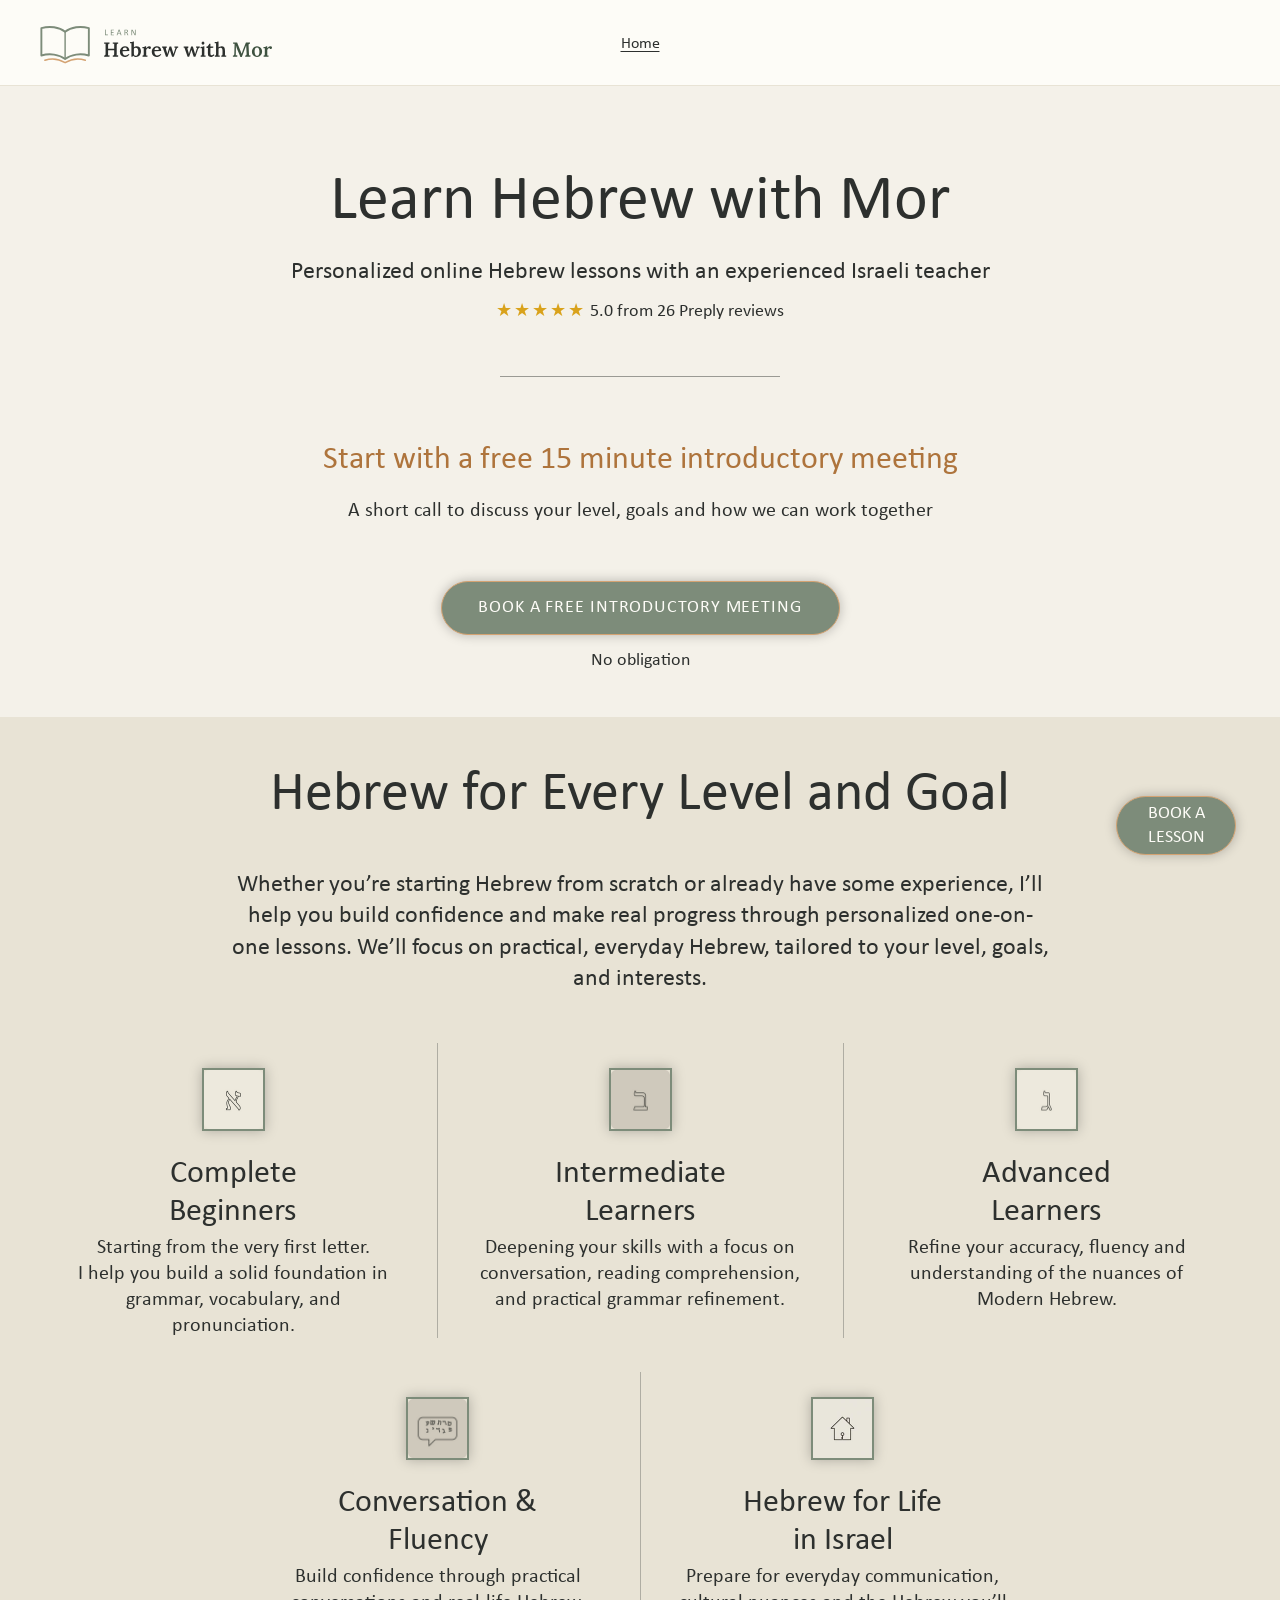
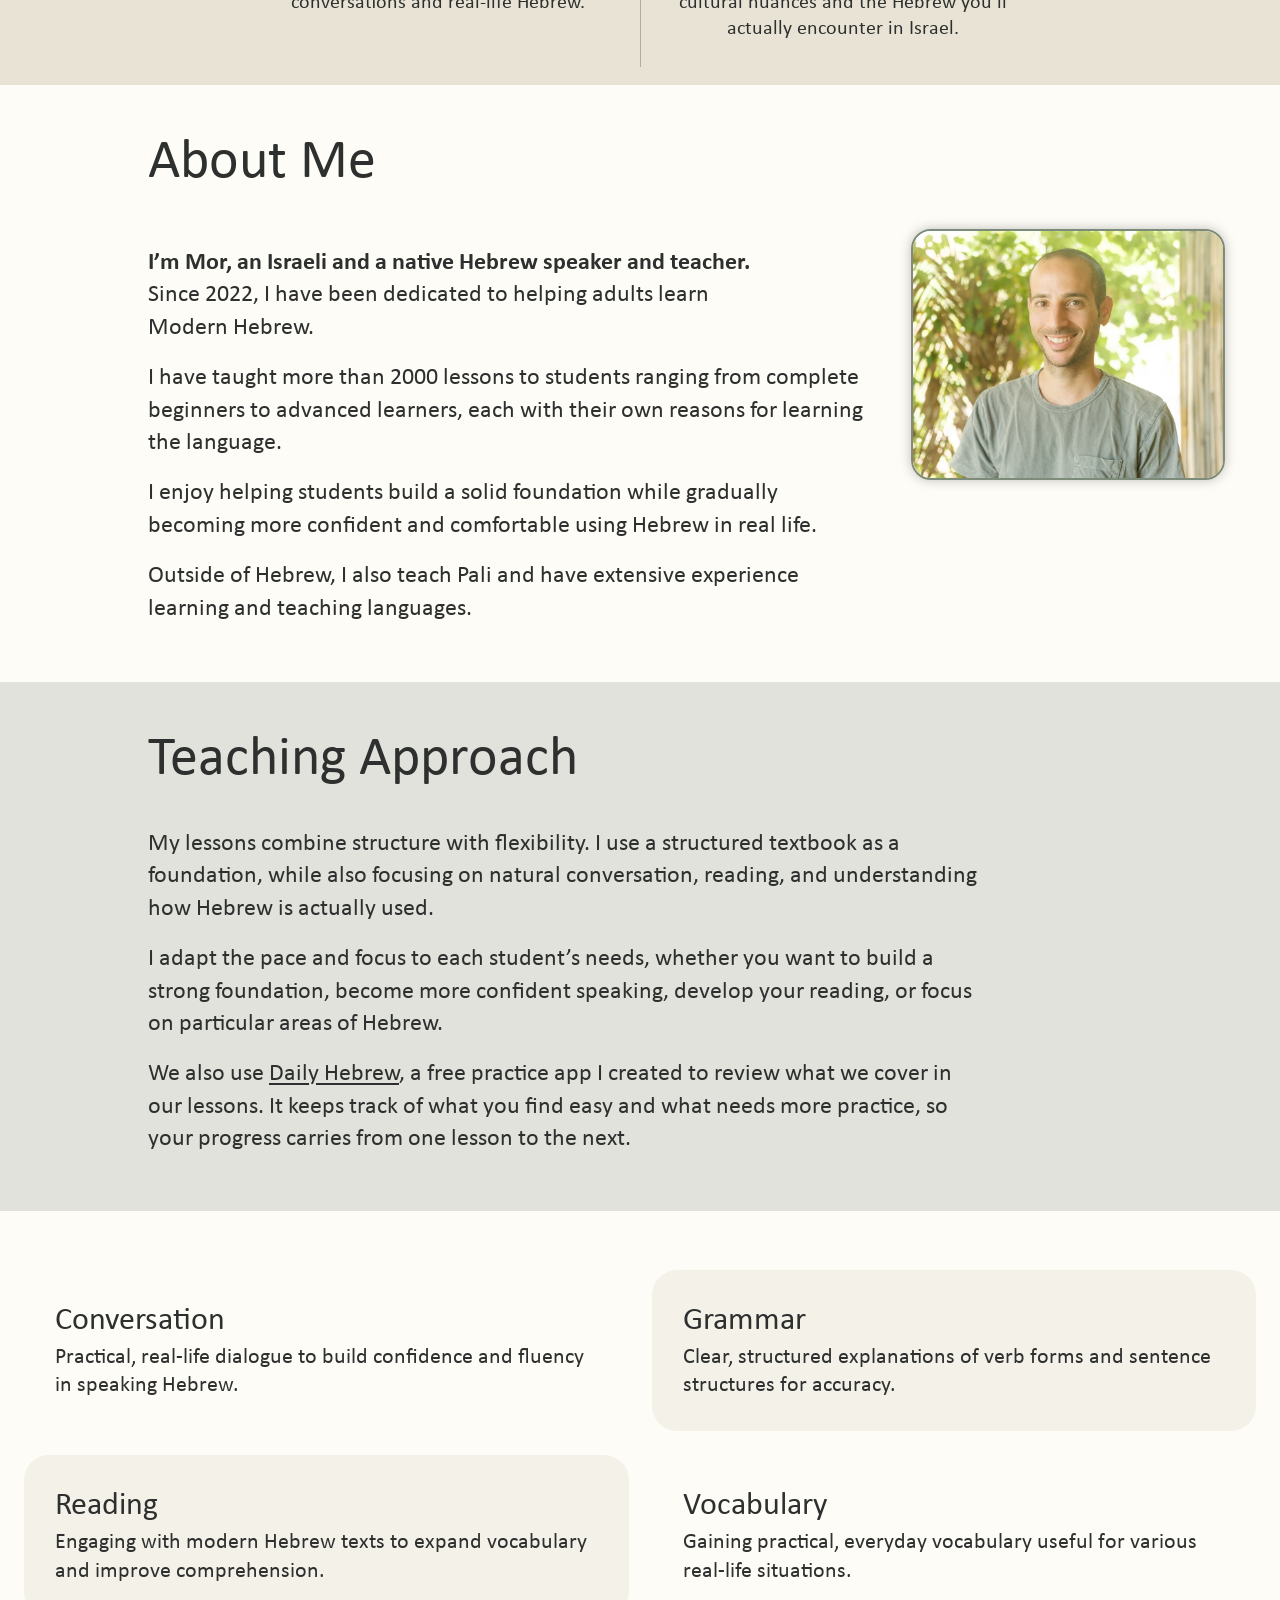
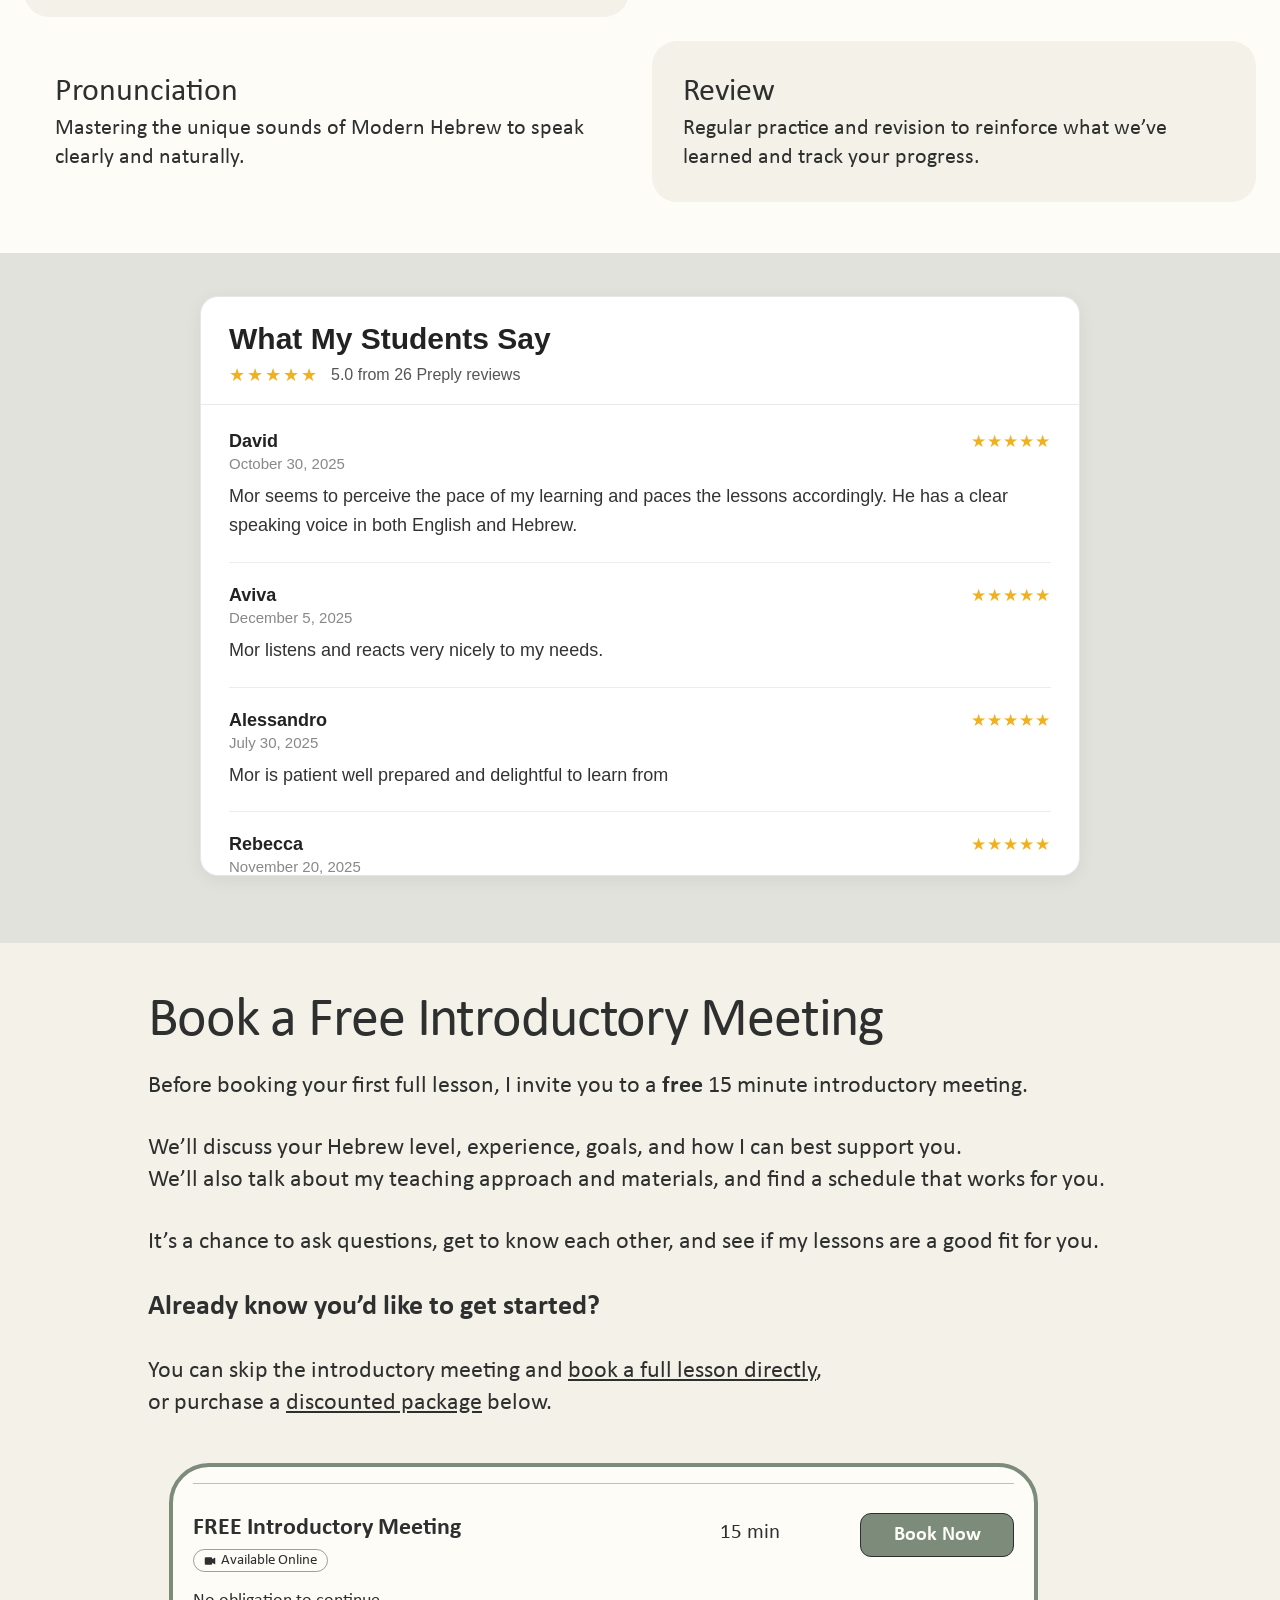
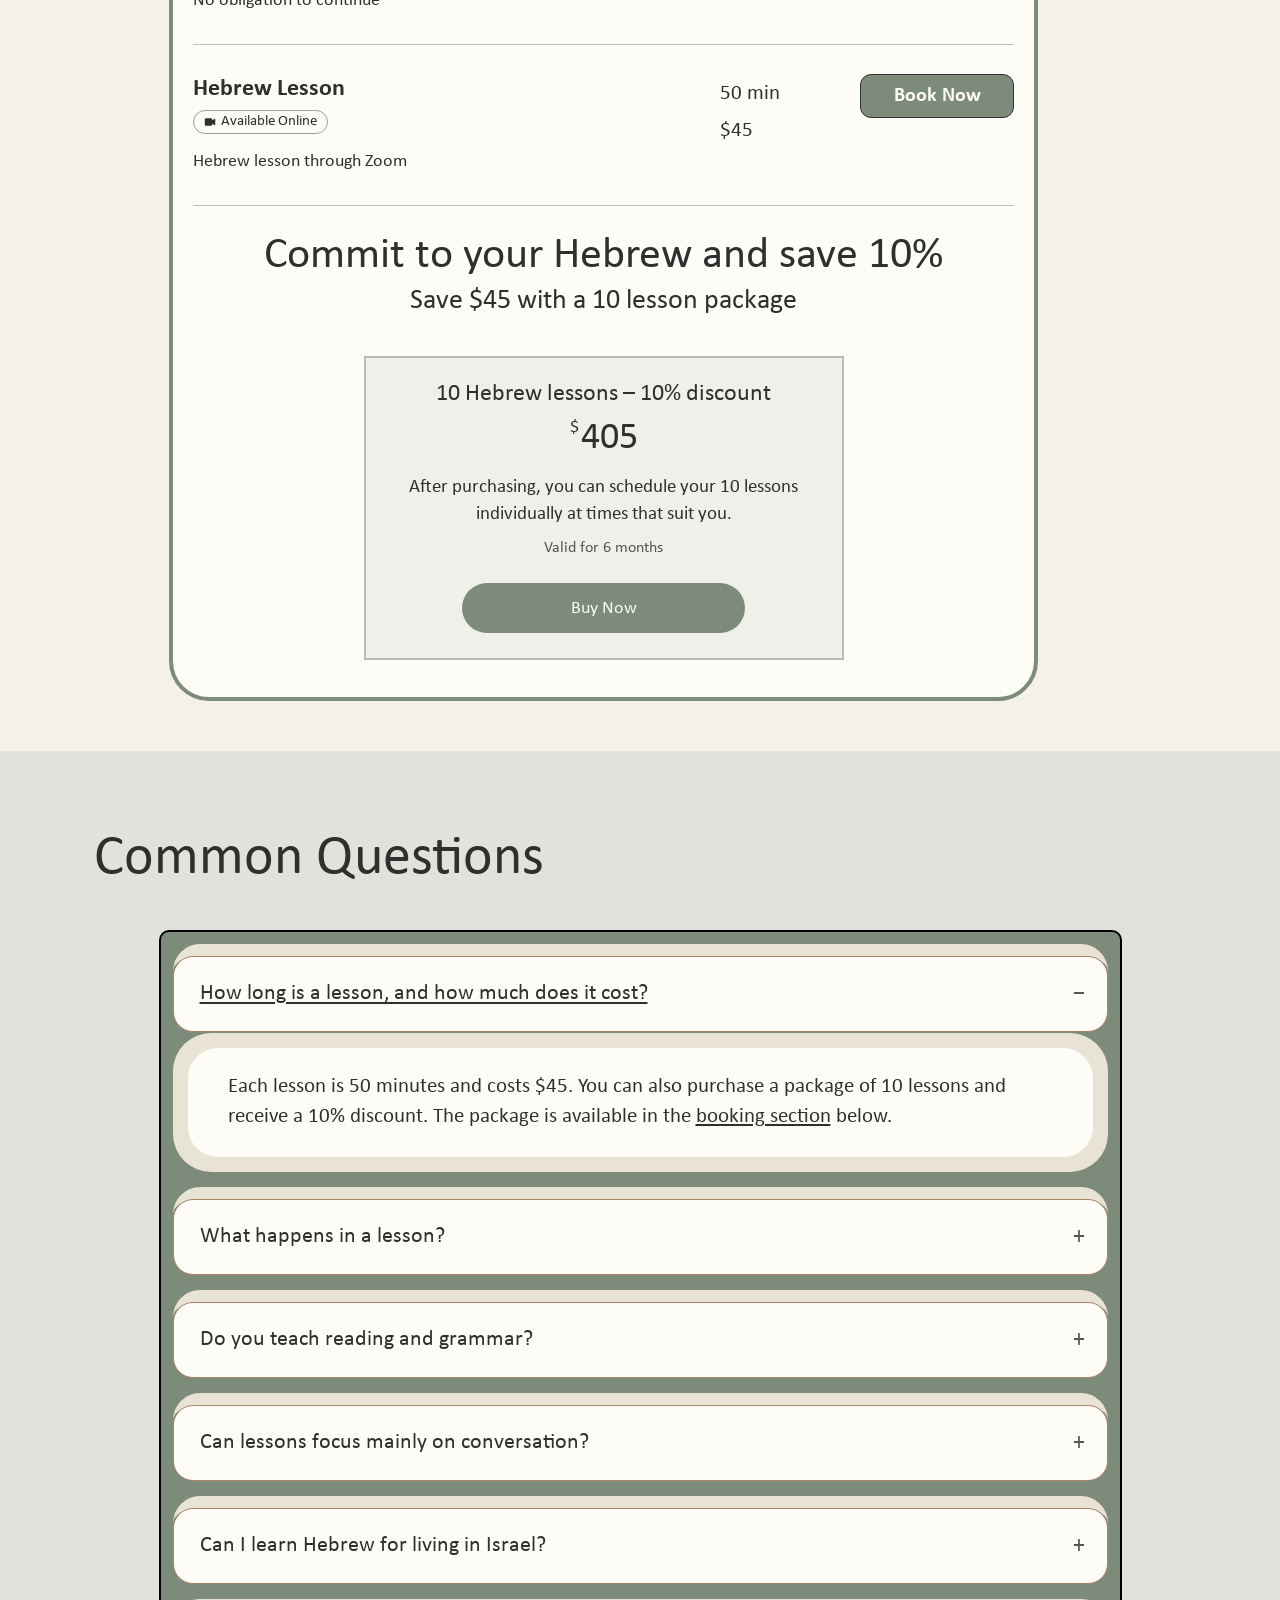
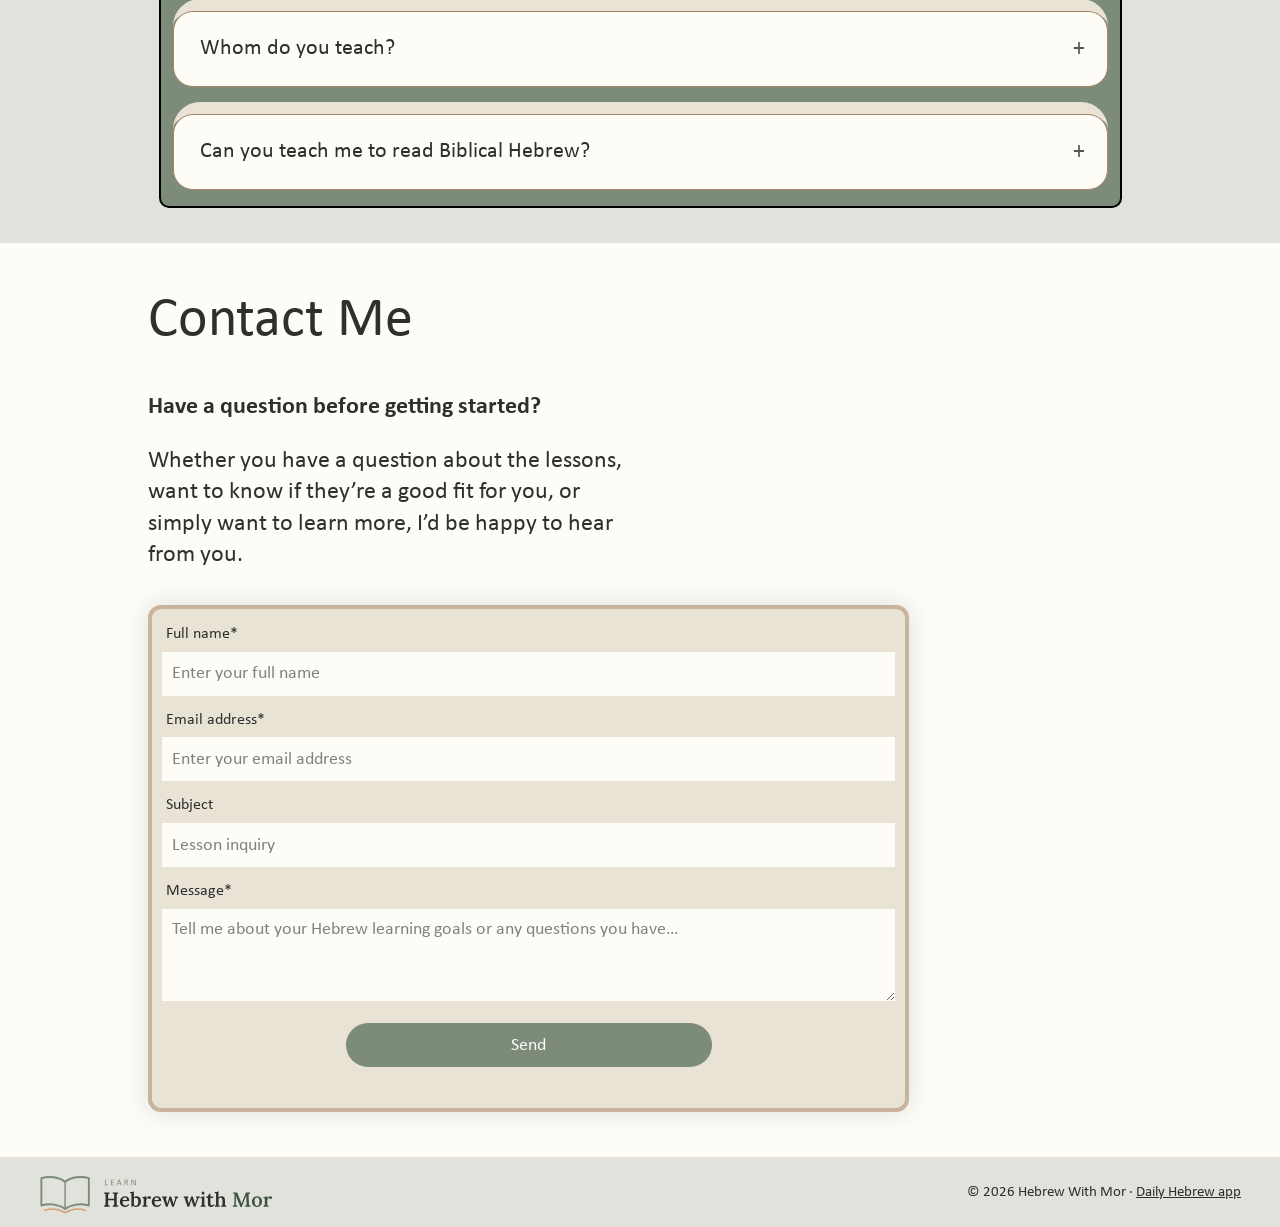
==== commit f5c5bf89: "Site edit: Undo "Change the main title to learn Hebrew together"" ====
--- a/index.html
+++ b/index.html
@@ -38,7 +38,7 @@
 <main id="main">
 
 <section class="hero">
-  <h1>Learn Hebrew Together</h1>
+  <h1>Learn Hebrew with Mor</h1>
   <p class="sub">Personalized online Hebrew lessons with an experienced Israeli teacher</p>
   <a class="rating" href="#reviews"><span class="rating-stars" aria-hidden="true">★★★★★</span> 5.0 from 26 Preply reviews</a>
   <hr>
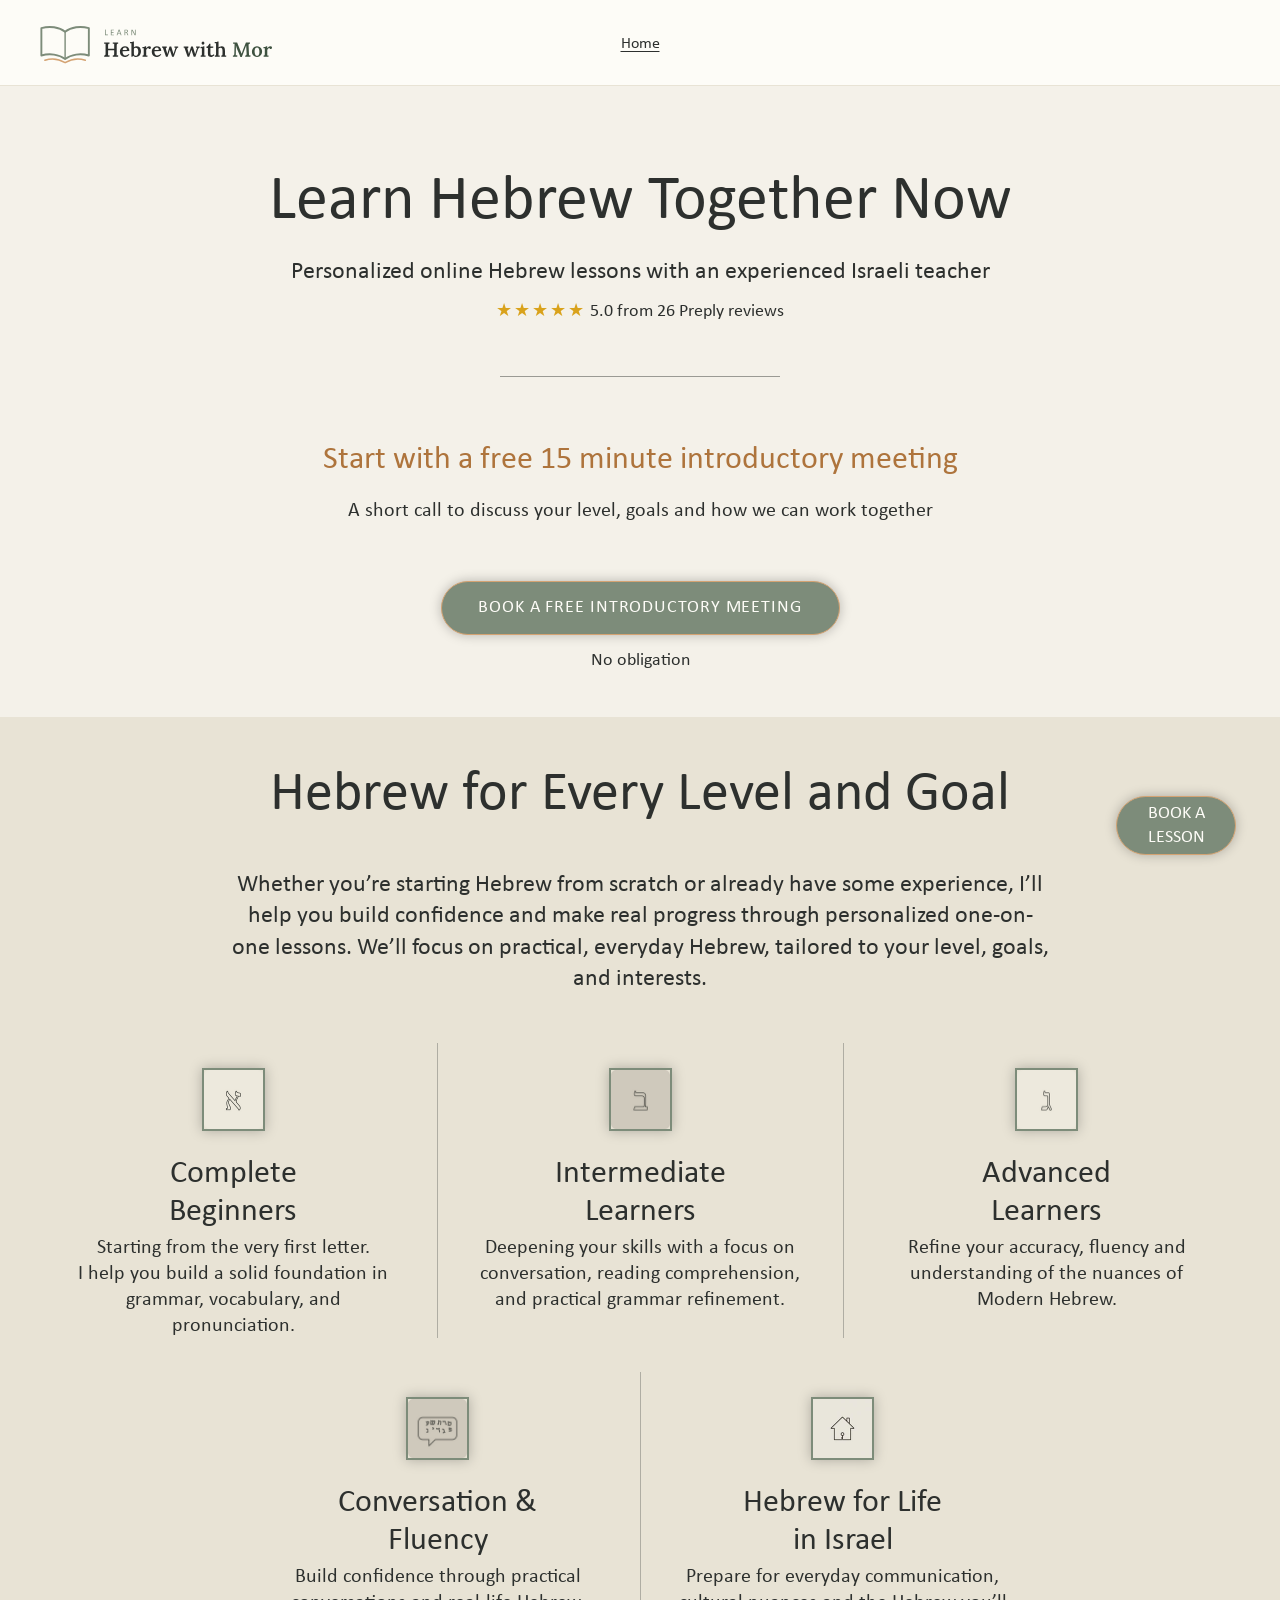
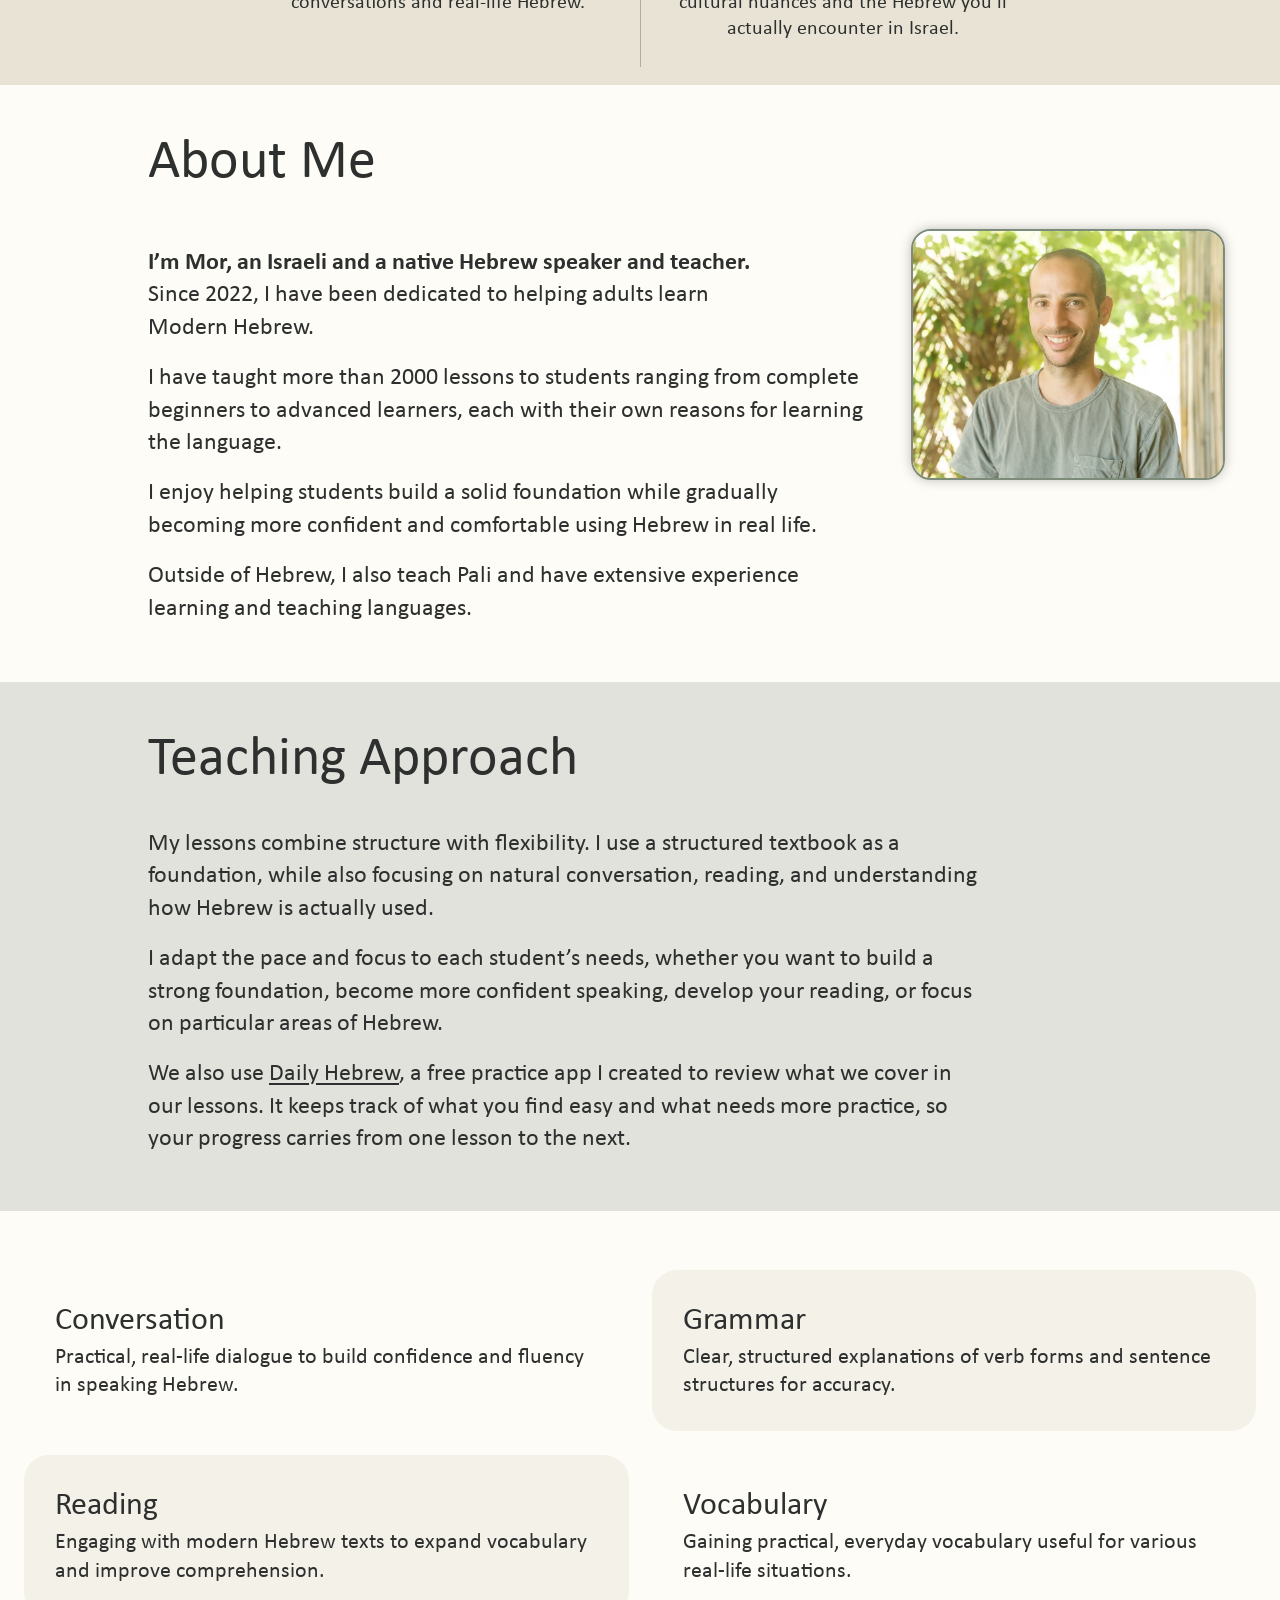
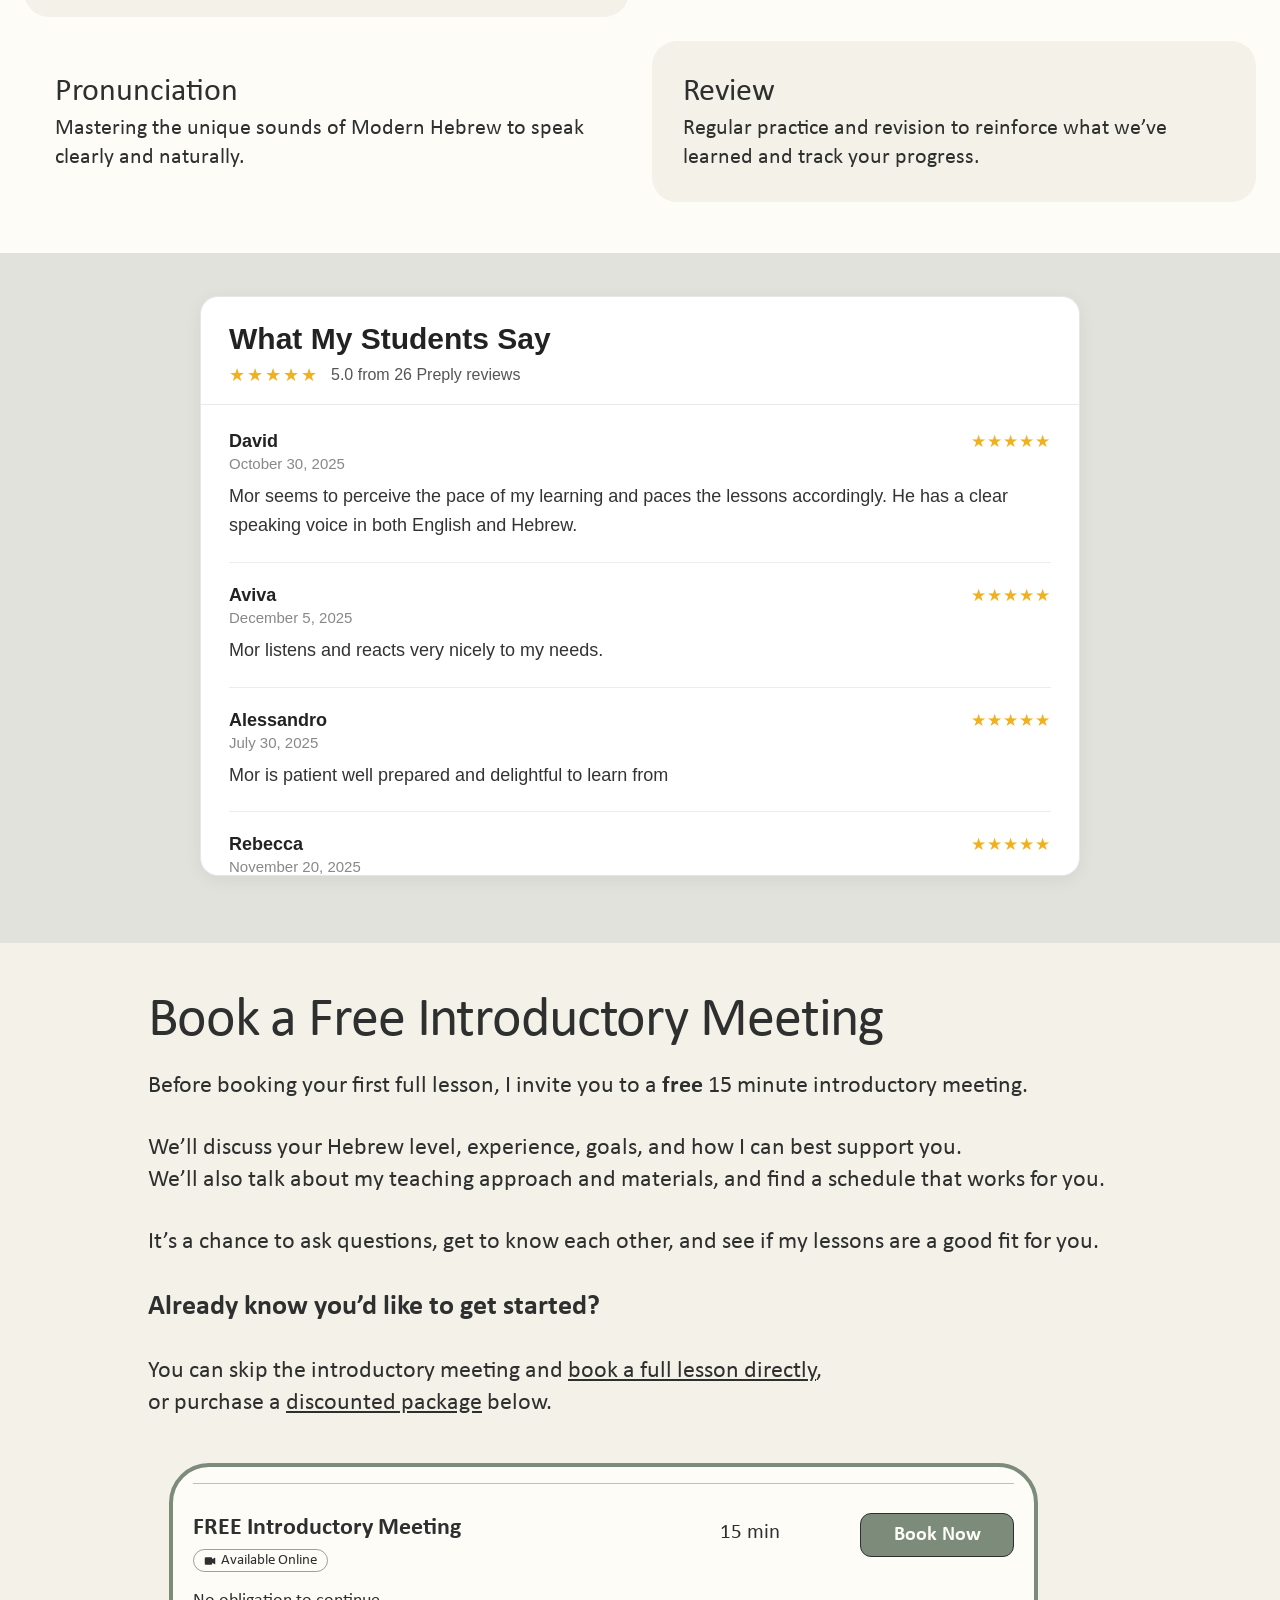
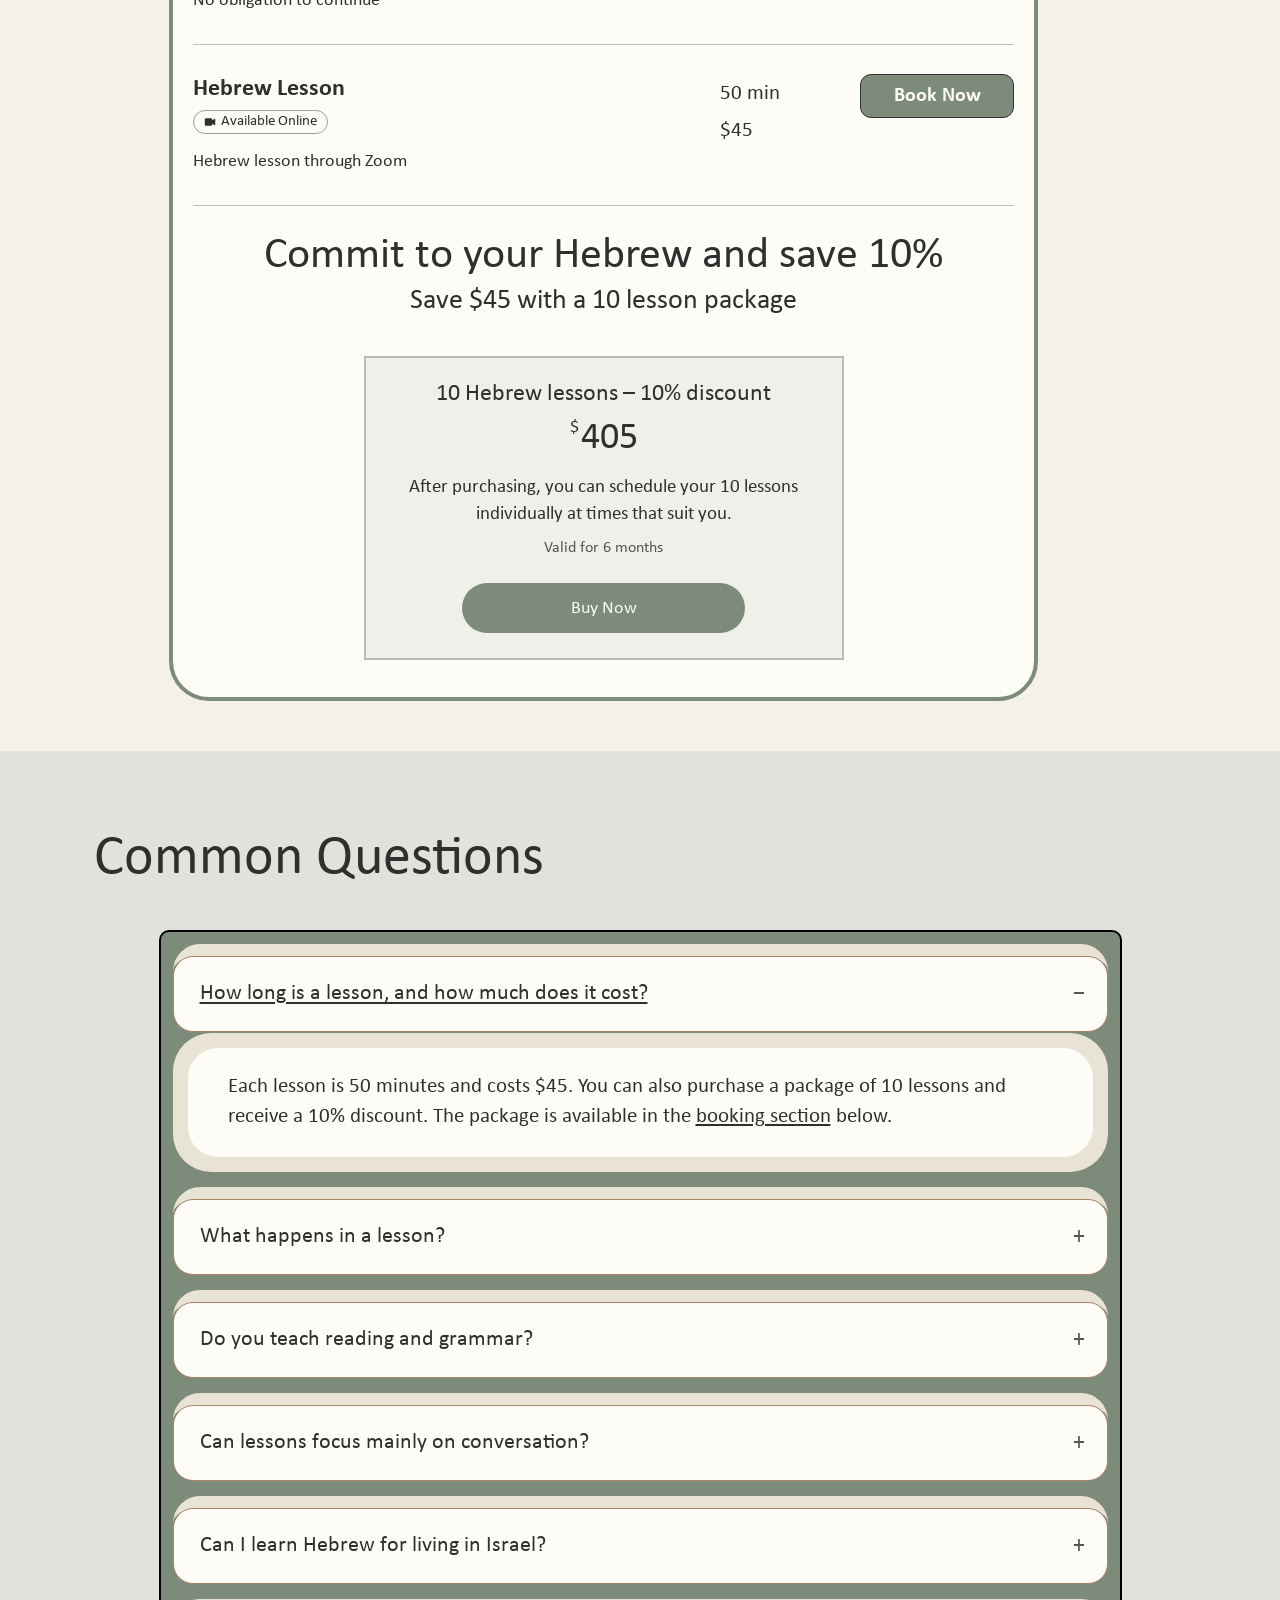
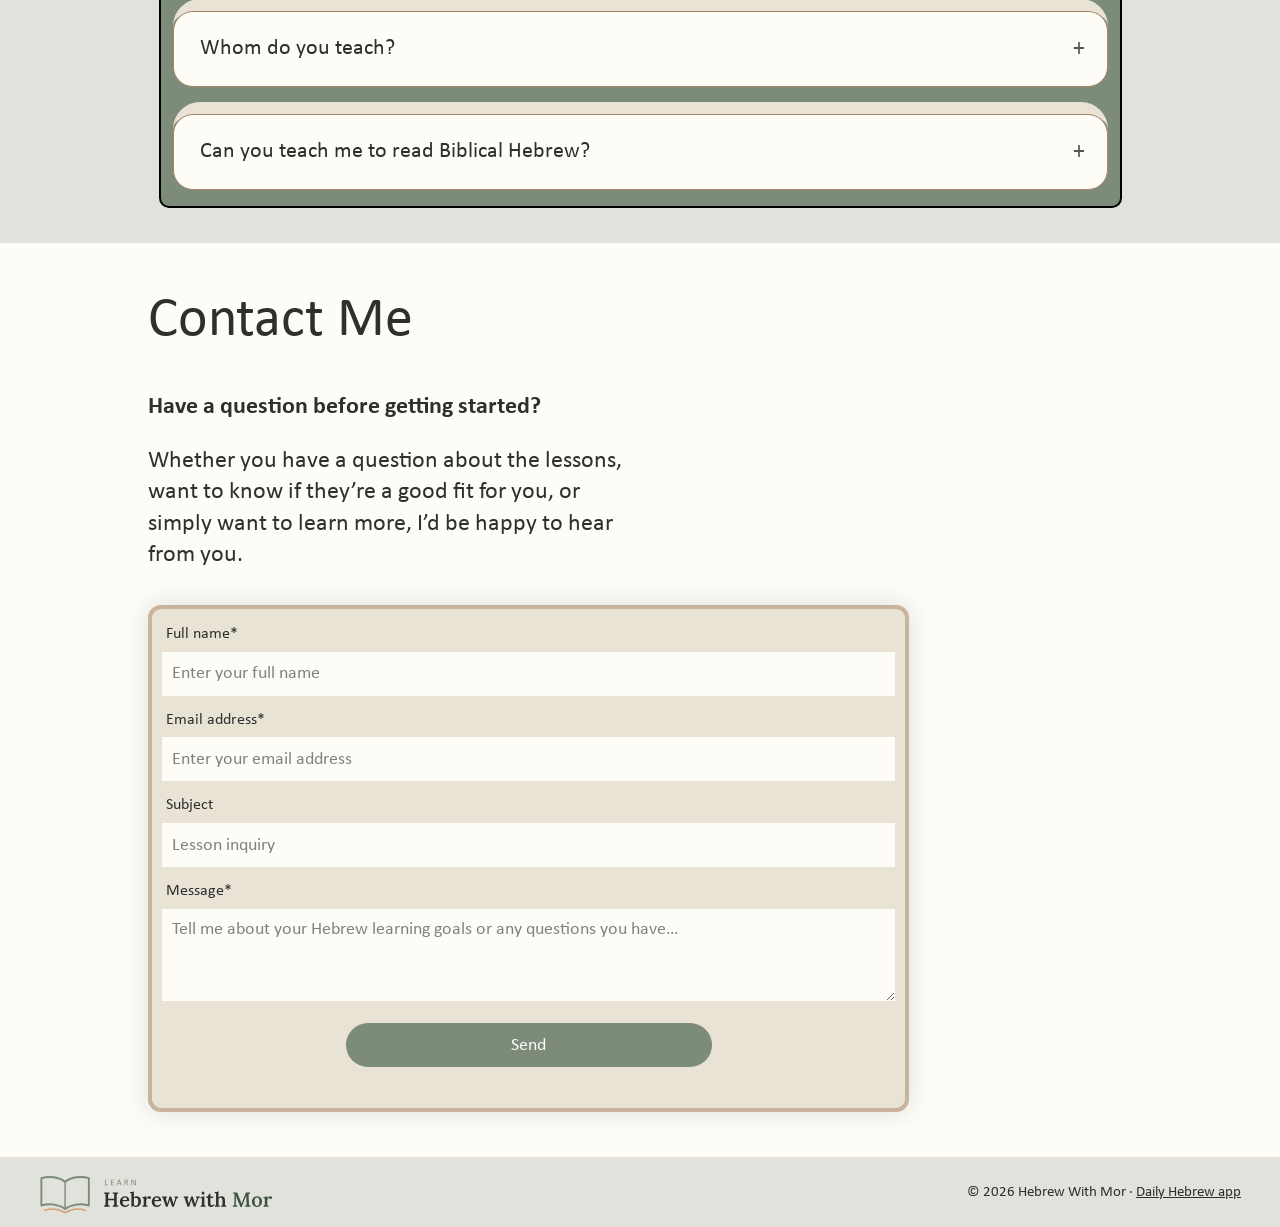
==== commit 52e6a794: "Site edit: Change the main title to learn Hebrew together now" ====
--- a/index.html
+++ b/index.html
@@ -38,7 +38,7 @@
 <main id="main">
 
 <section class="hero">
-  <h1>Learn Hebrew with Mor</h1>
+  <h1>Learn Hebrew Together Now</h1>
   <p class="sub">Personalized online Hebrew lessons with an experienced Israeli teacher</p>
   <a class="rating" href="#reviews"><span class="rating-stars" aria-hidden="true">★★★★★</span> 5.0 from 26 Preply reviews</a>
   <hr>
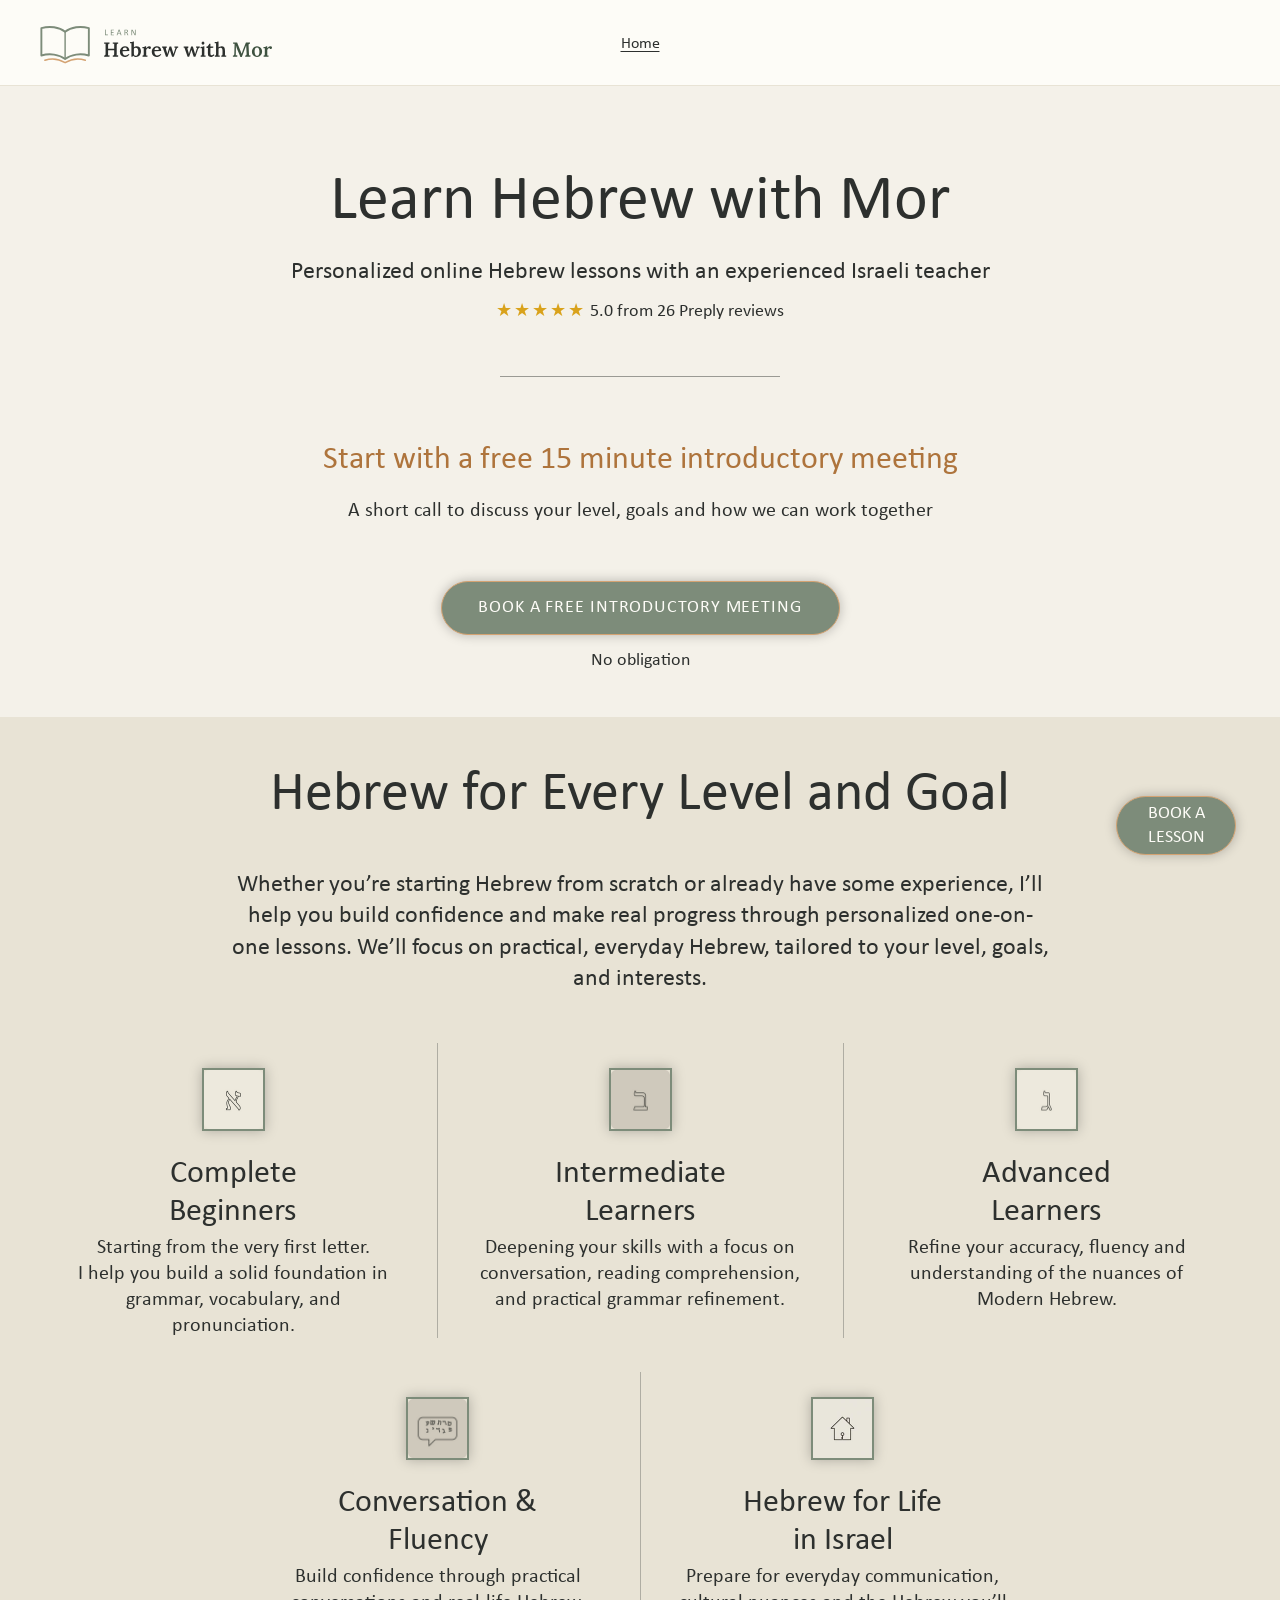
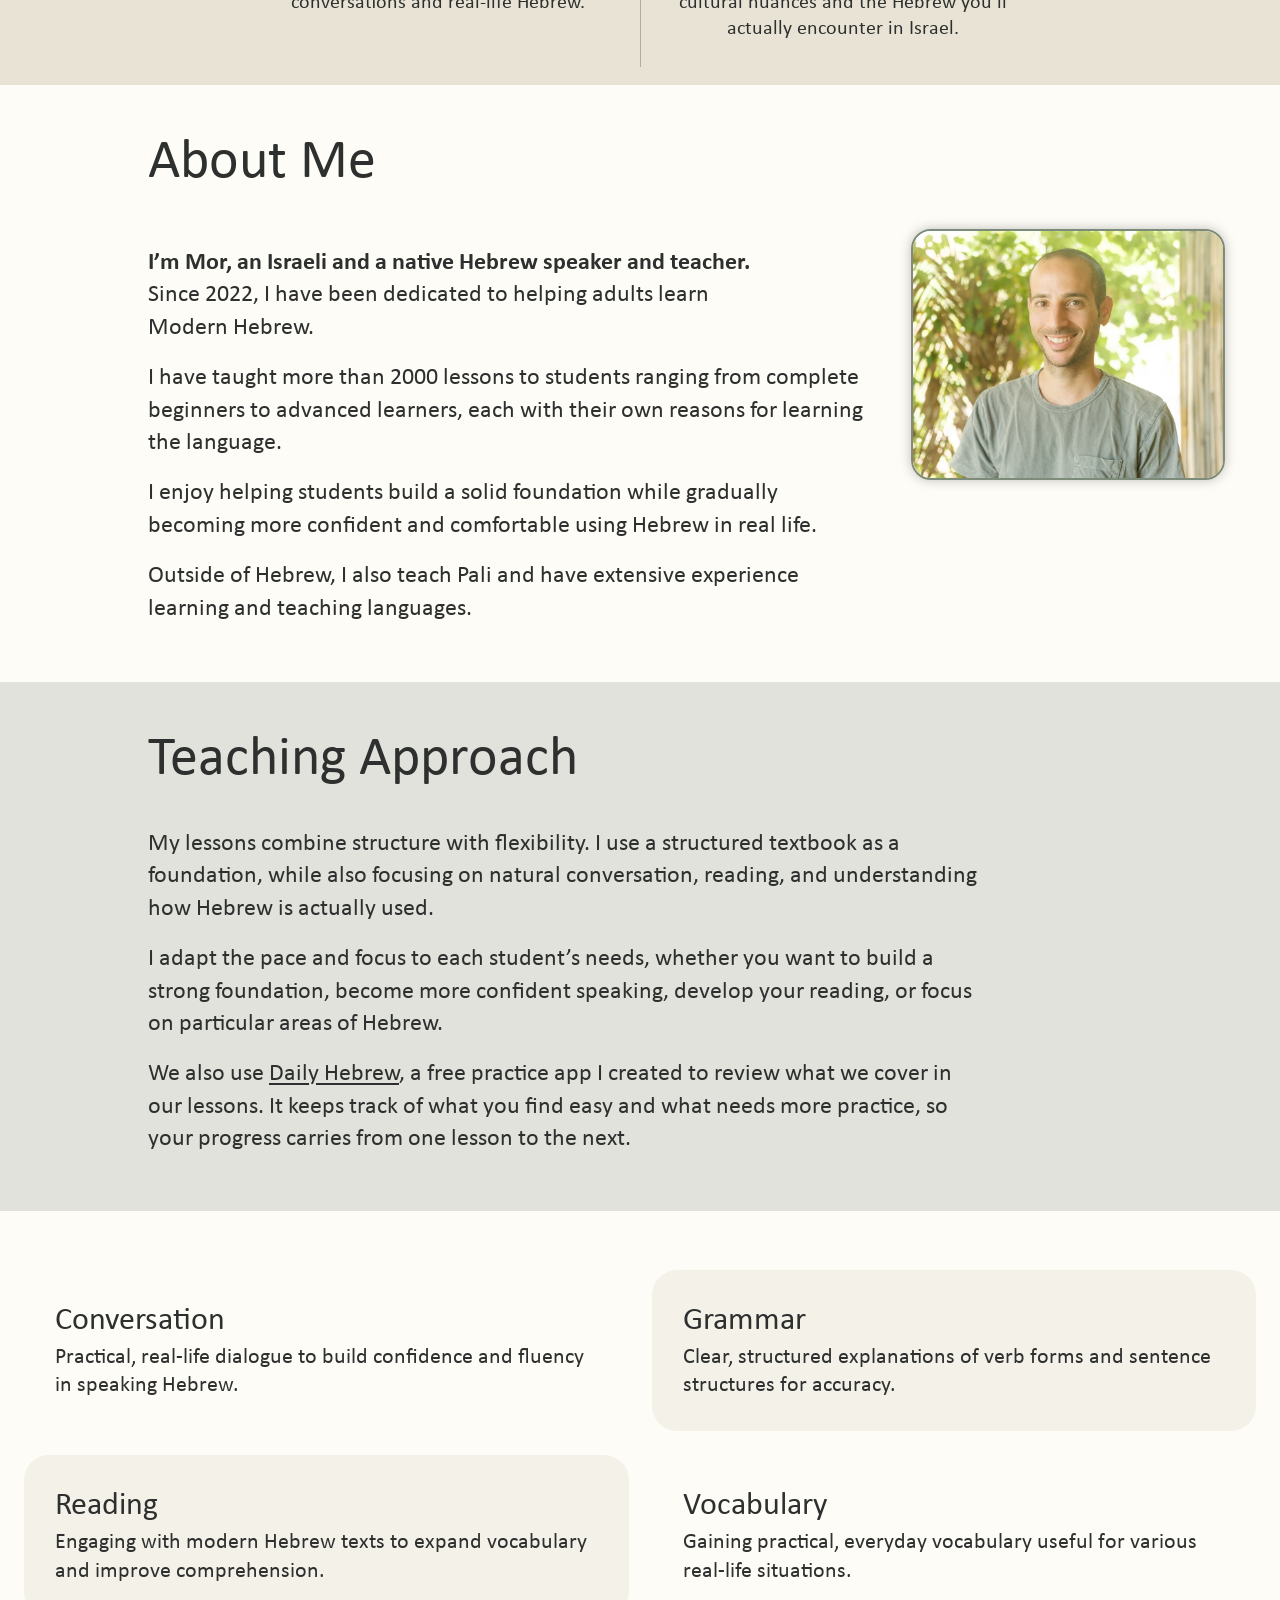
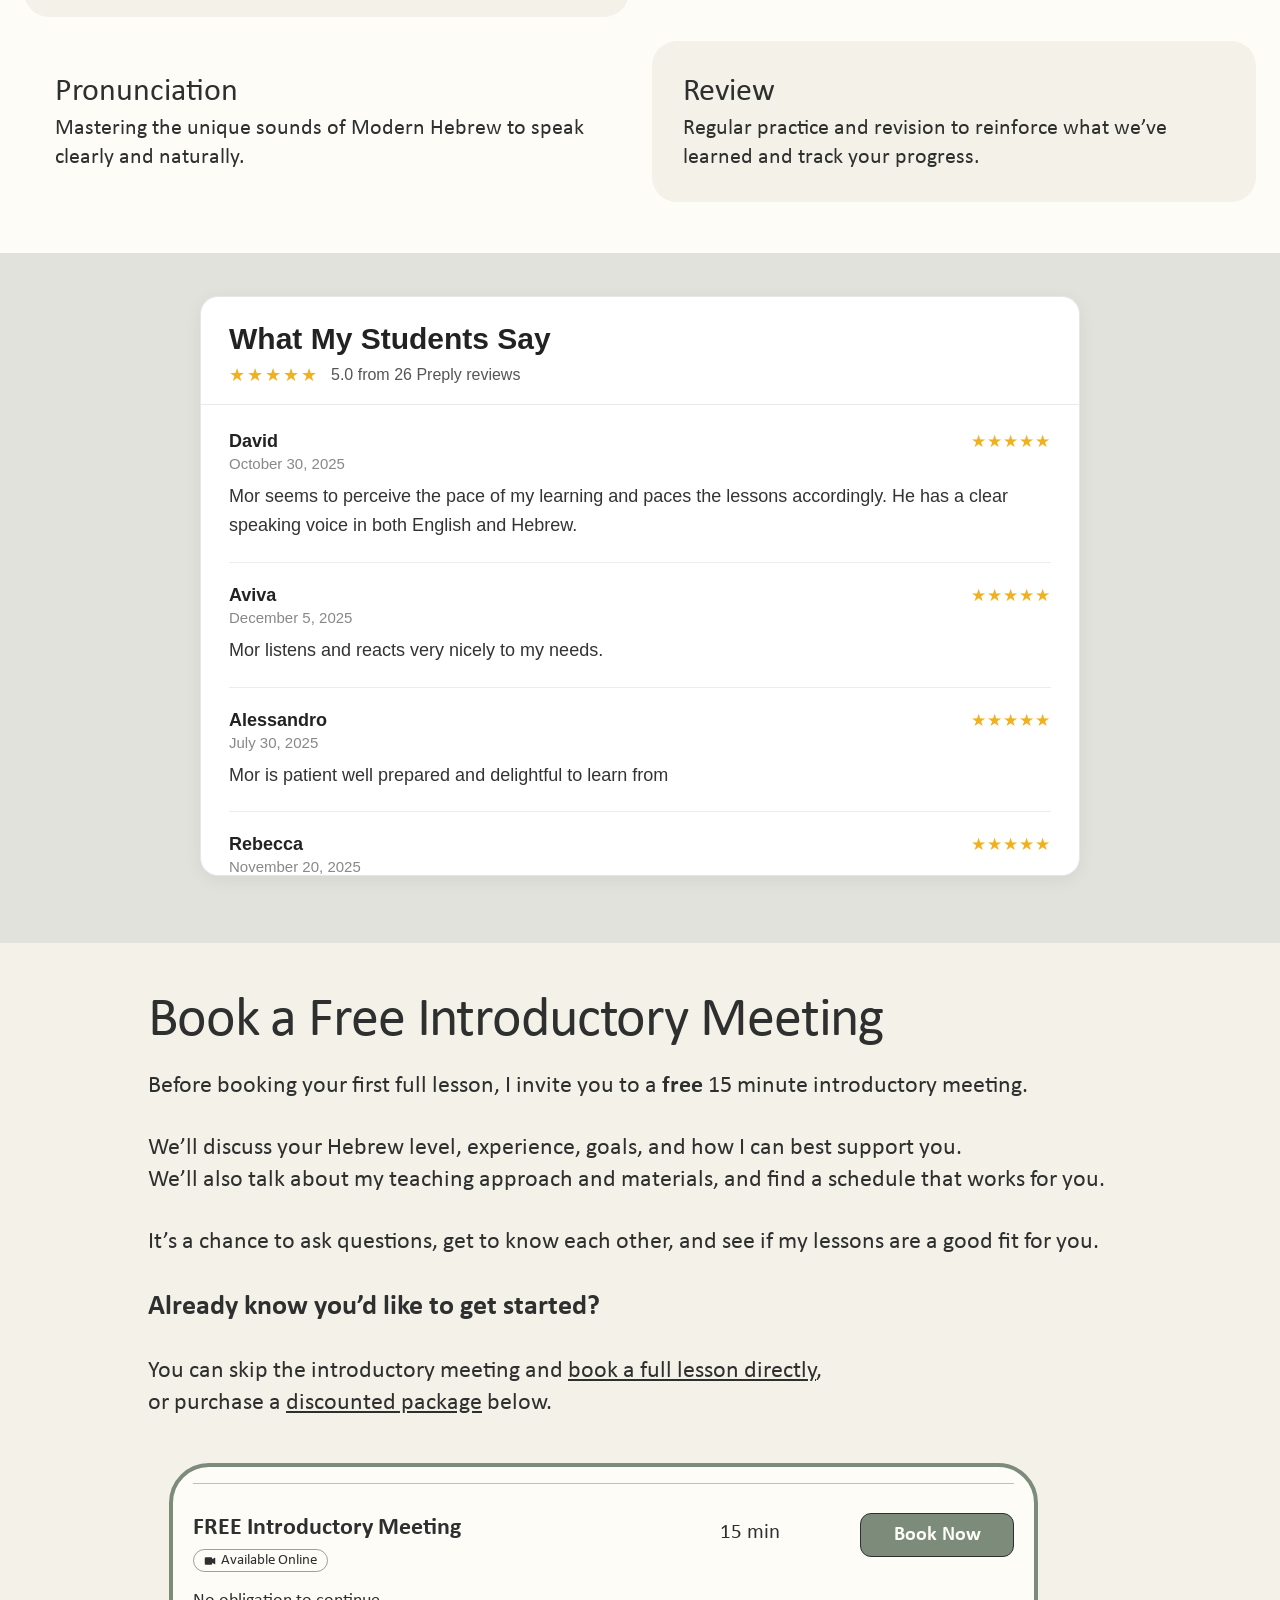
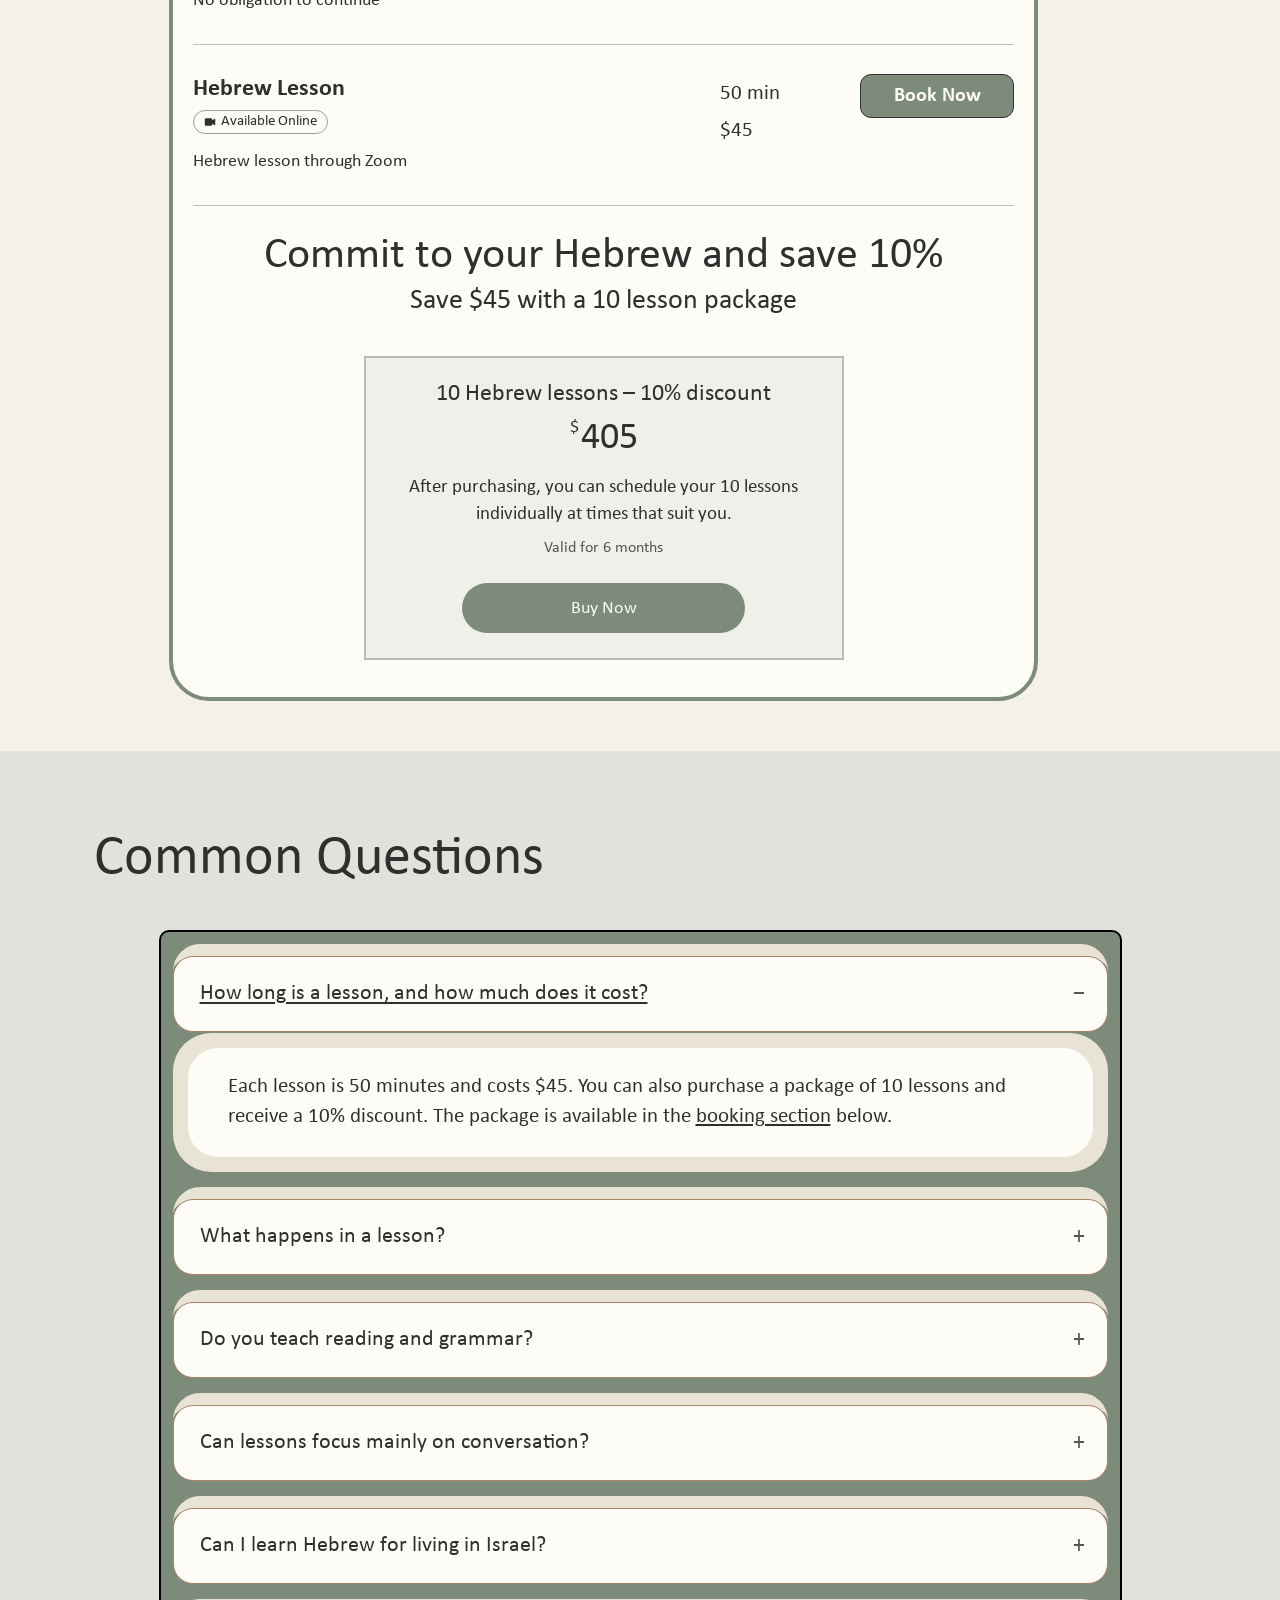
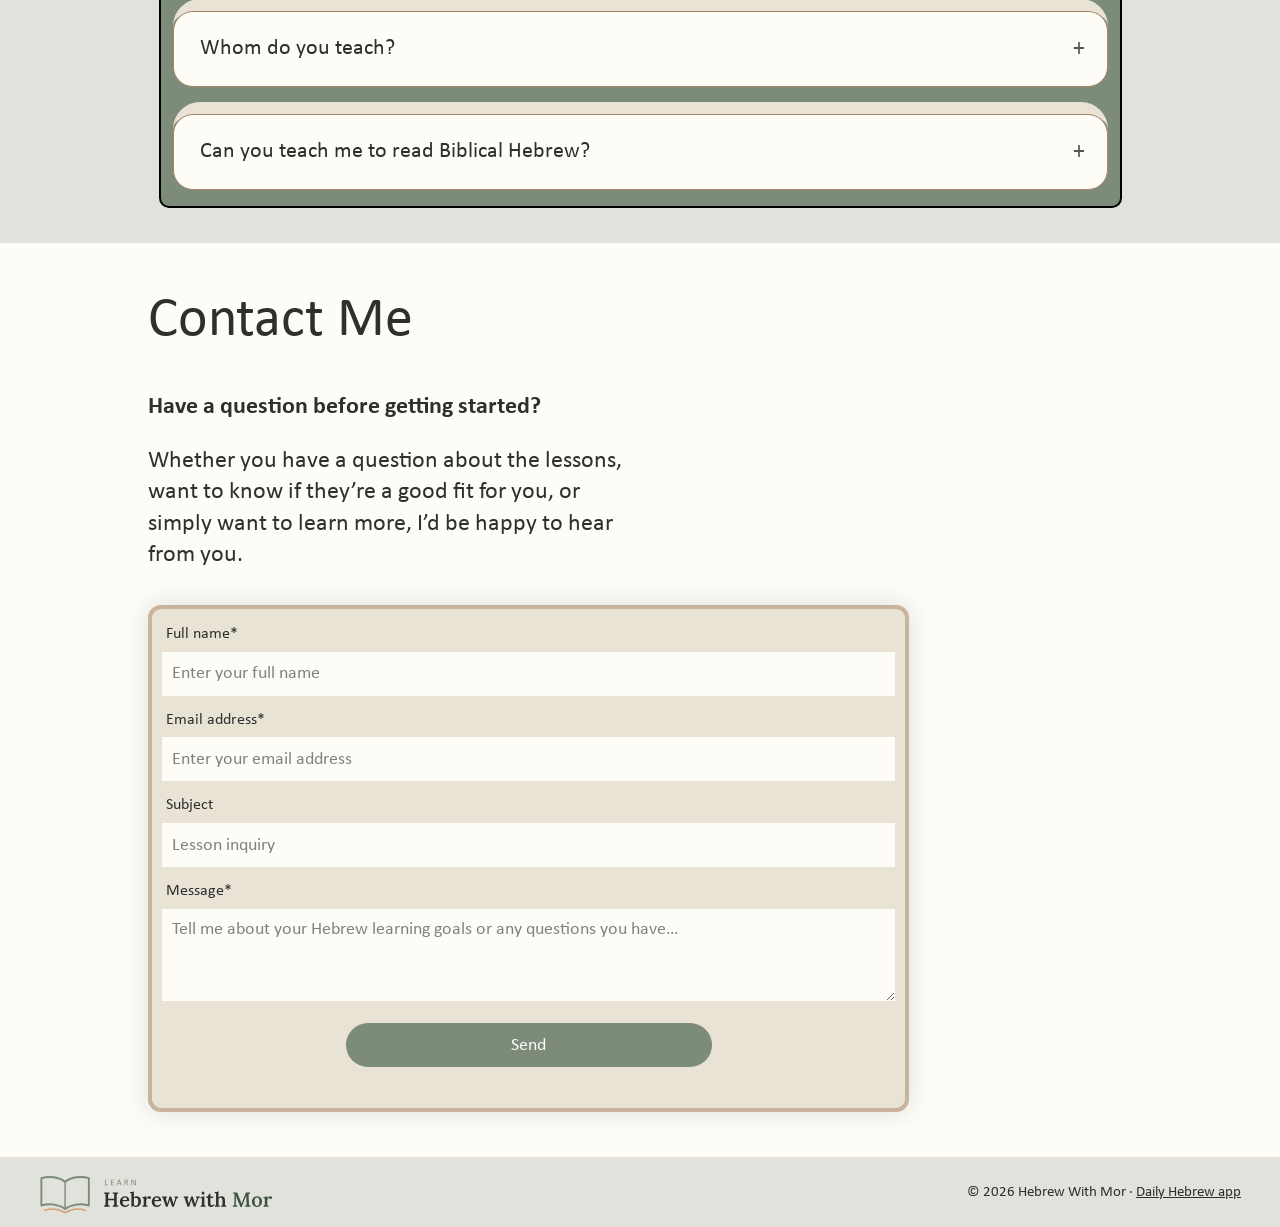
==== commit 7fd03eec: "Site edit: Back to the version from Today, 04:50 PM" ====
--- a/index.html
+++ b/index.html
@@ -38,7 +38,7 @@
 <main id="main">
 
 <section class="hero">
-  <h1>Learn Hebrew Together Now</h1>
+  <h1>Learn Hebrew with Mor</h1>
   <p class="sub">Personalized online Hebrew lessons with an experienced Israeli teacher</p>
   <a class="rating" href="#reviews"><span class="rating-stars" aria-hidden="true">★★★★★</span> 5.0 from 26 Preply reviews</a>
   <hr>
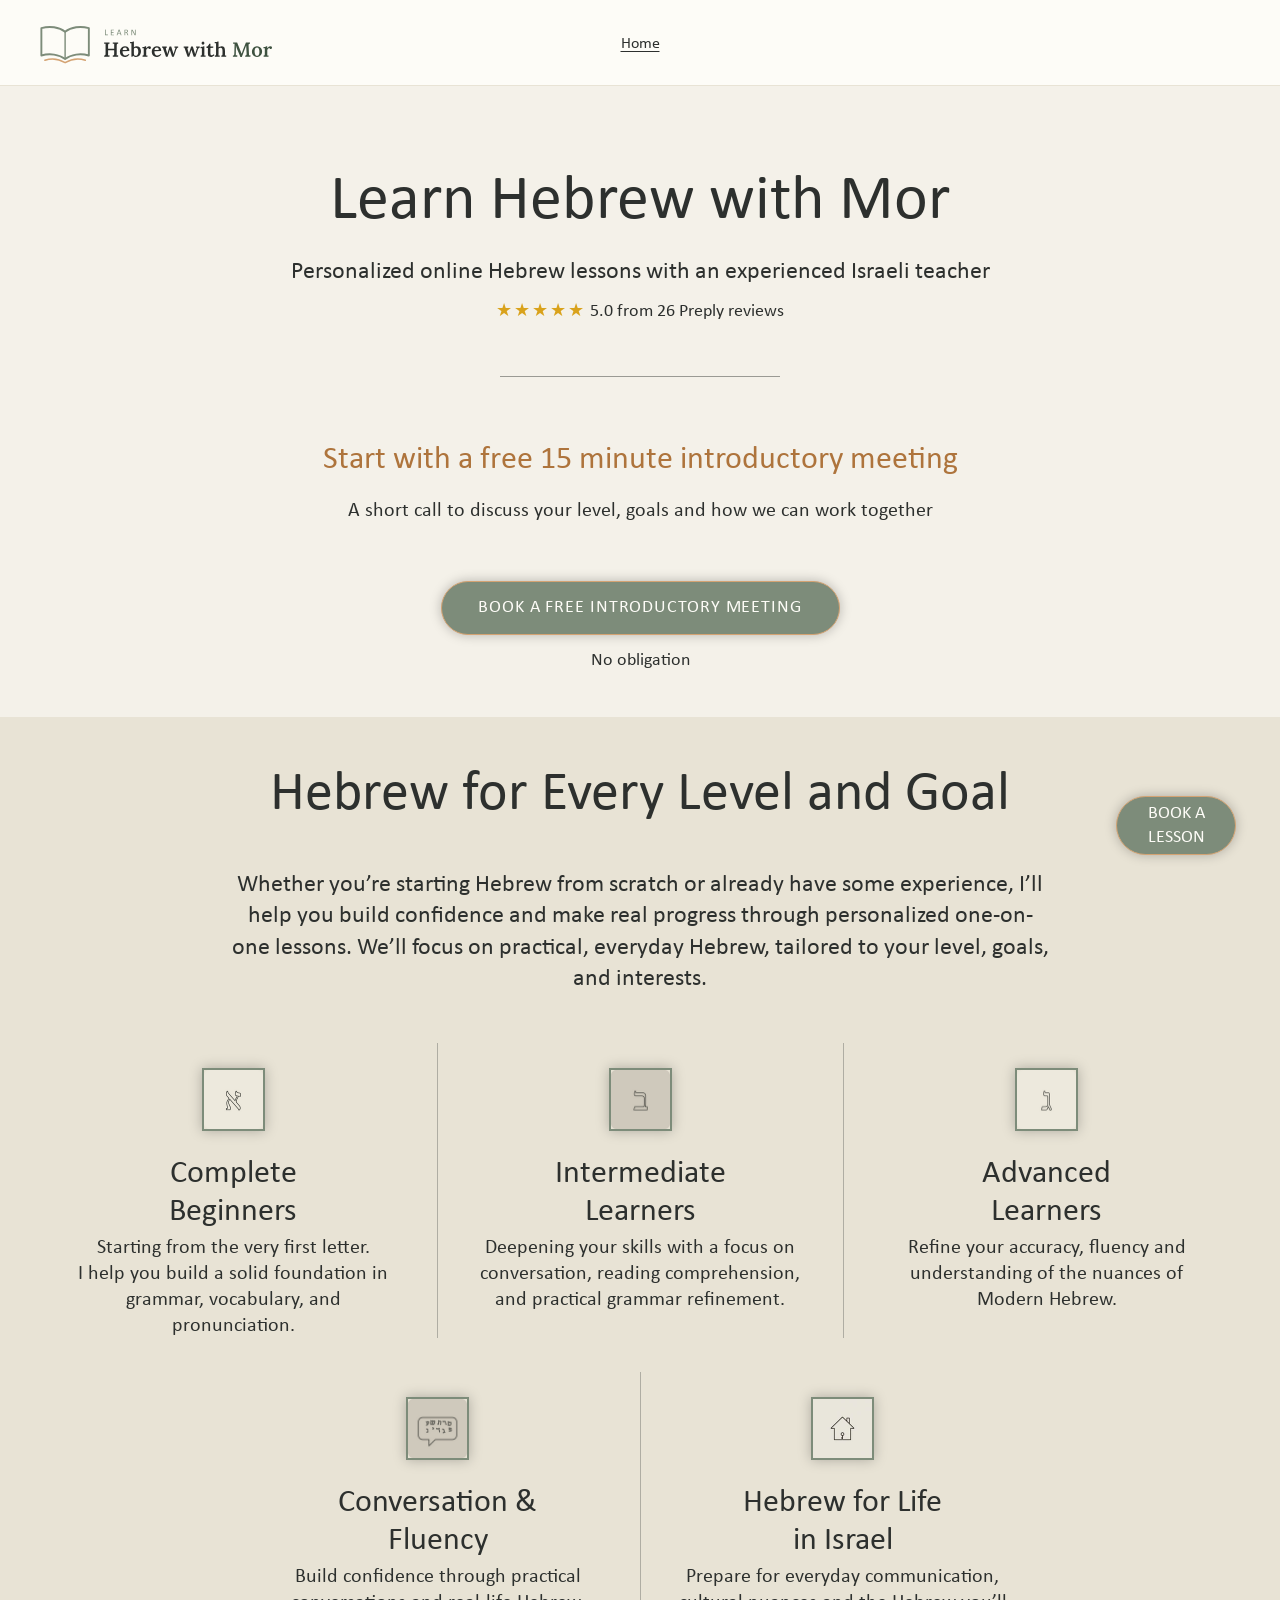
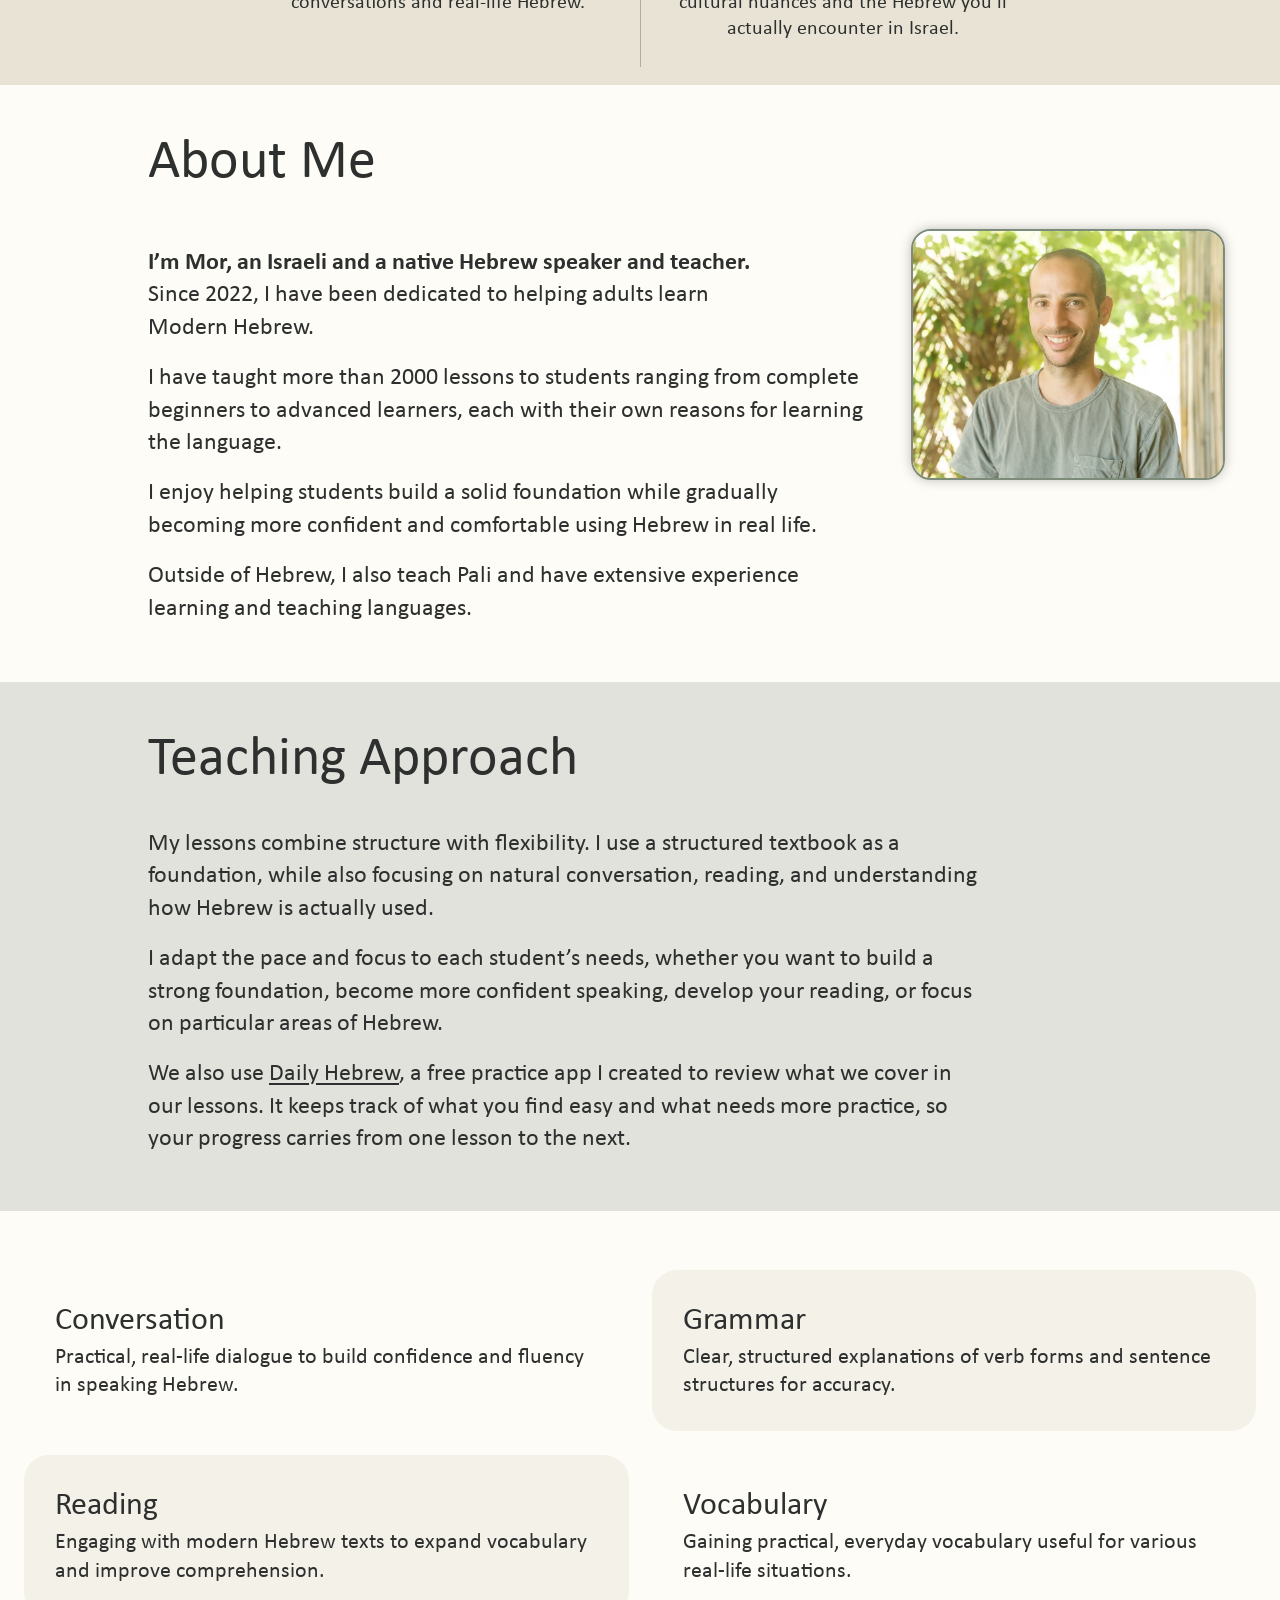
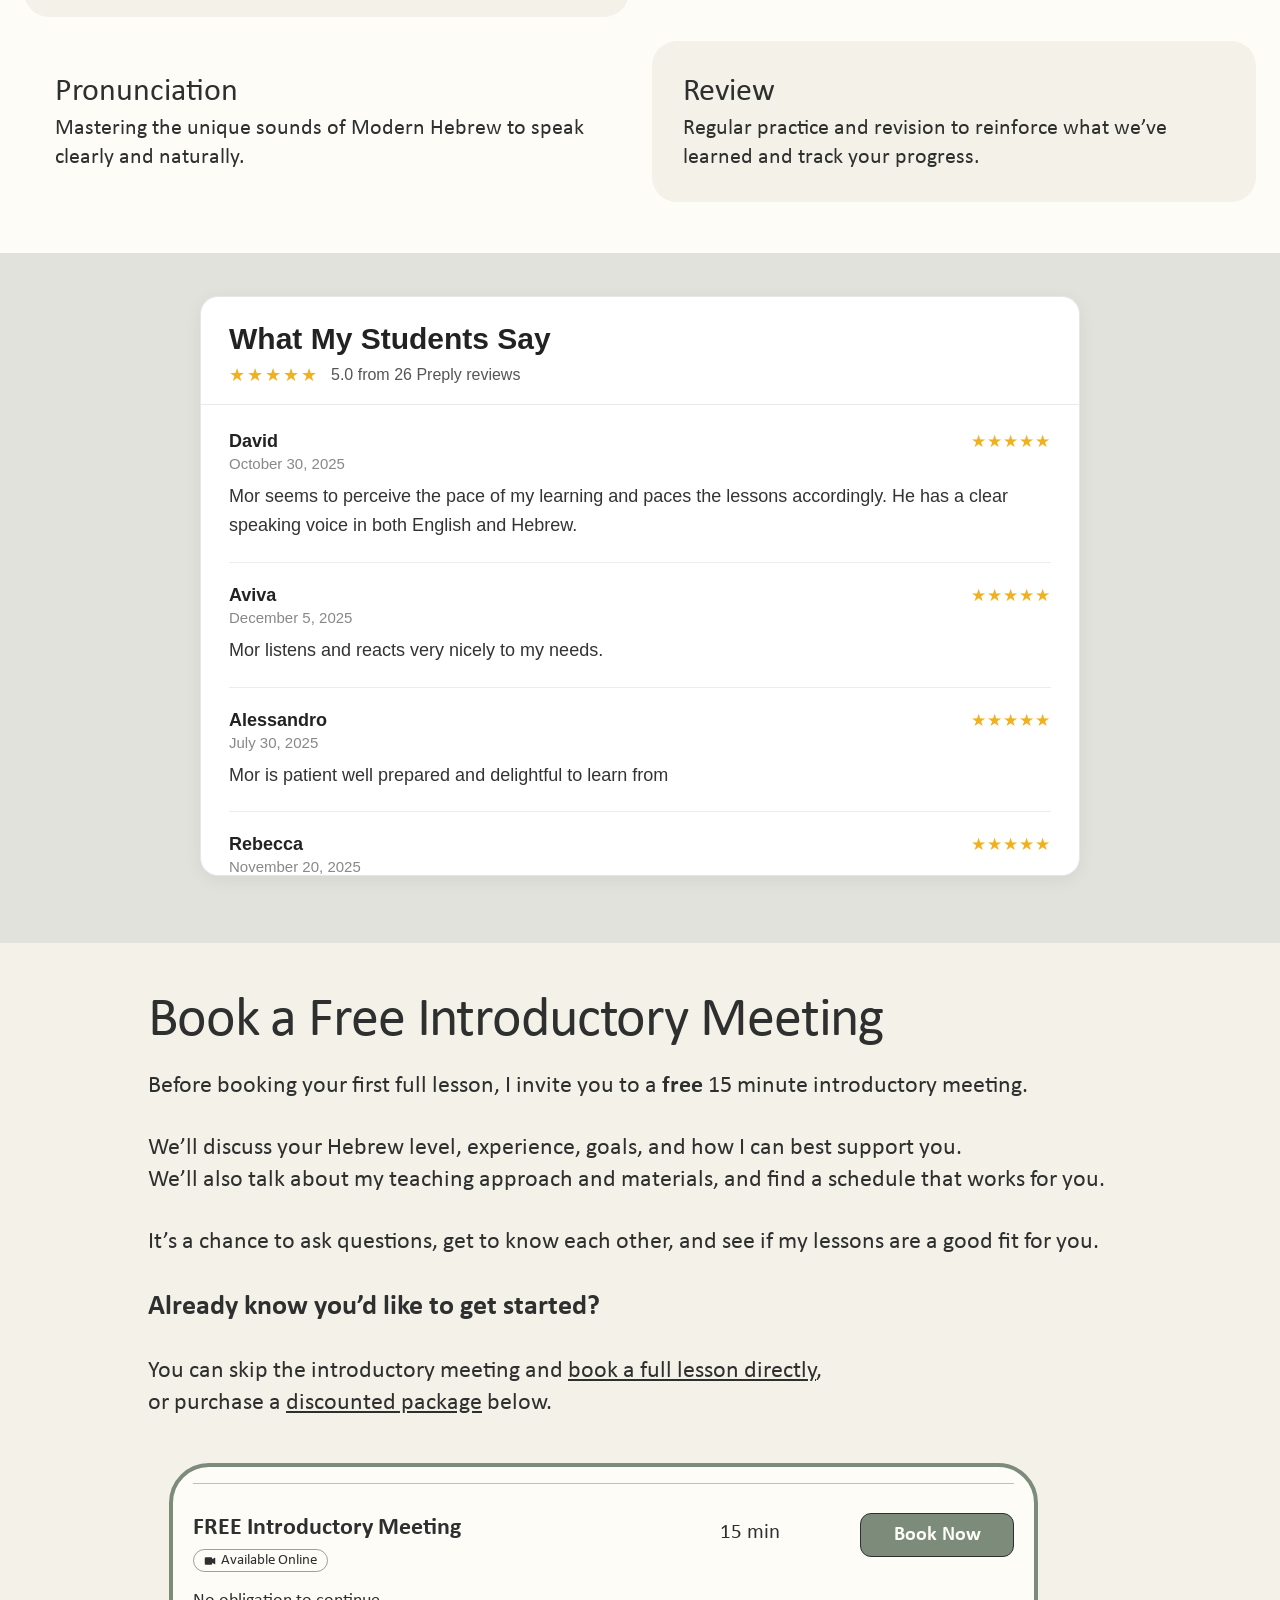
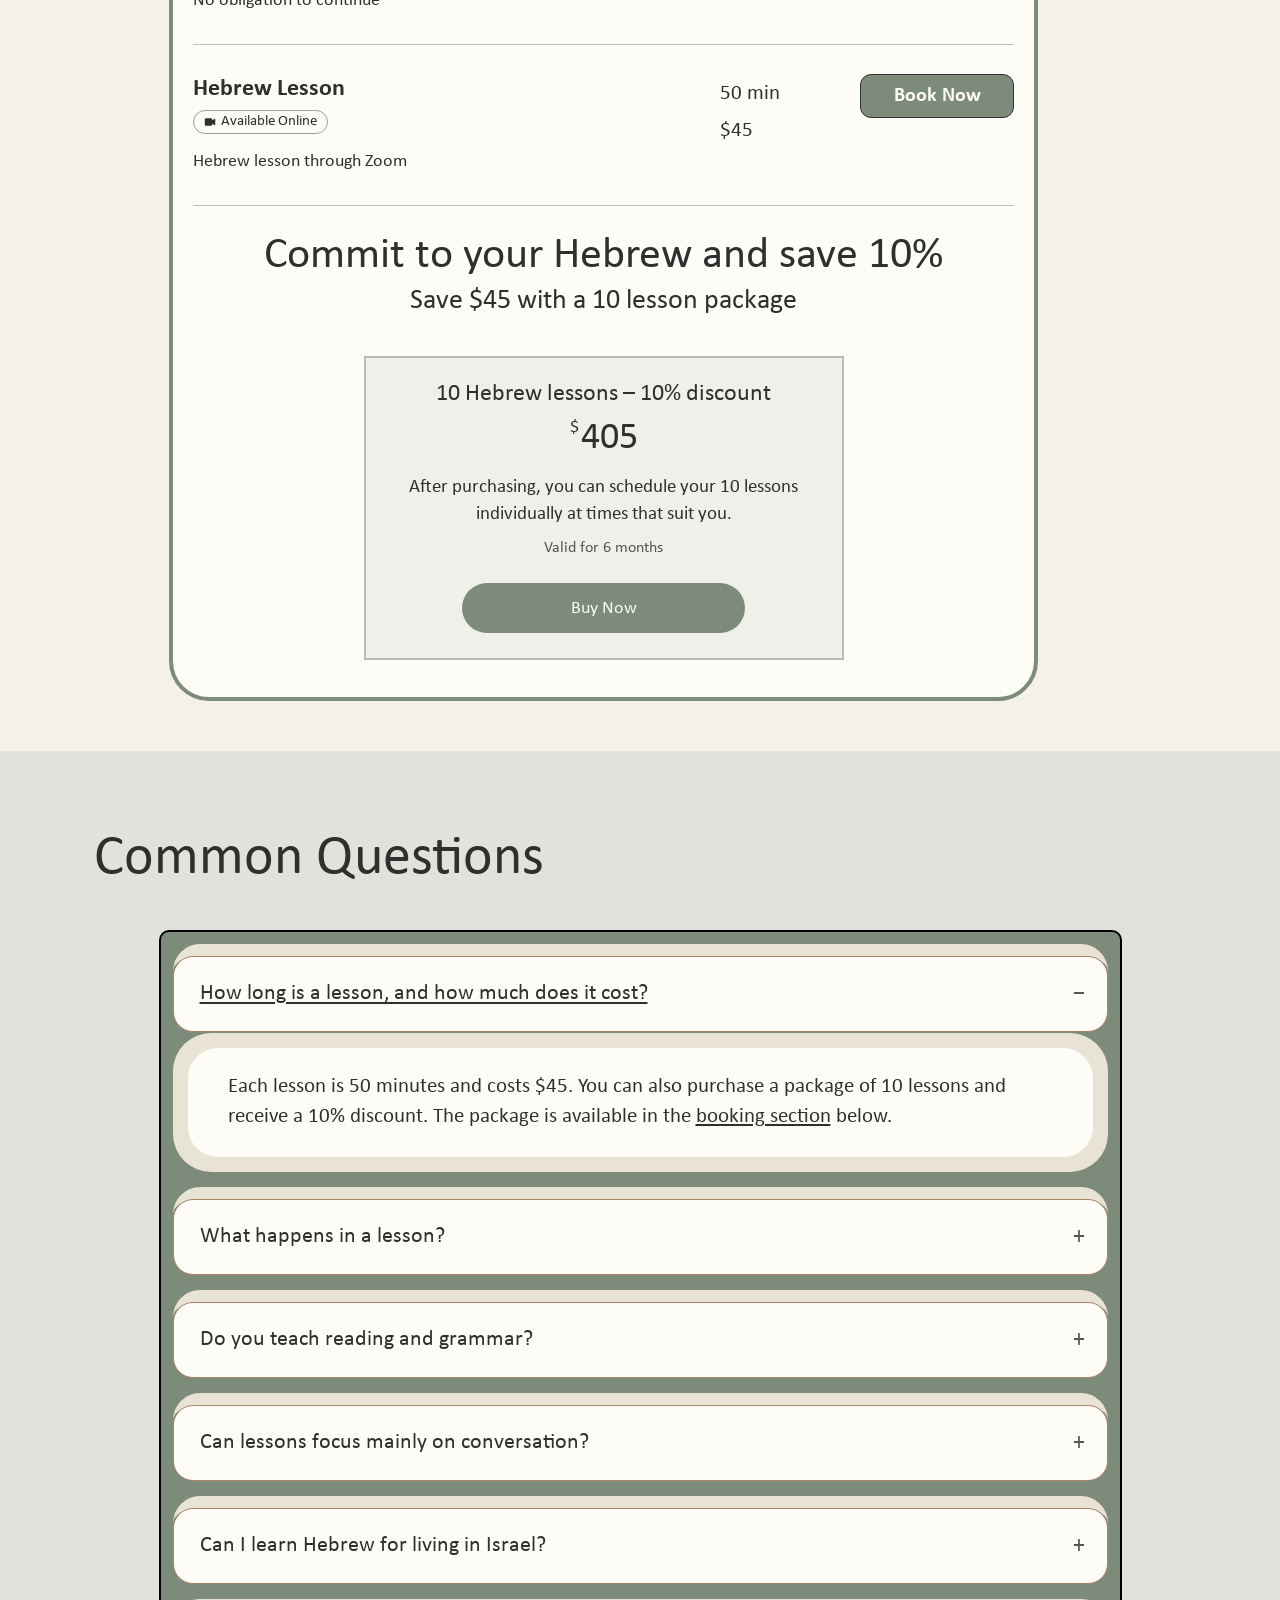
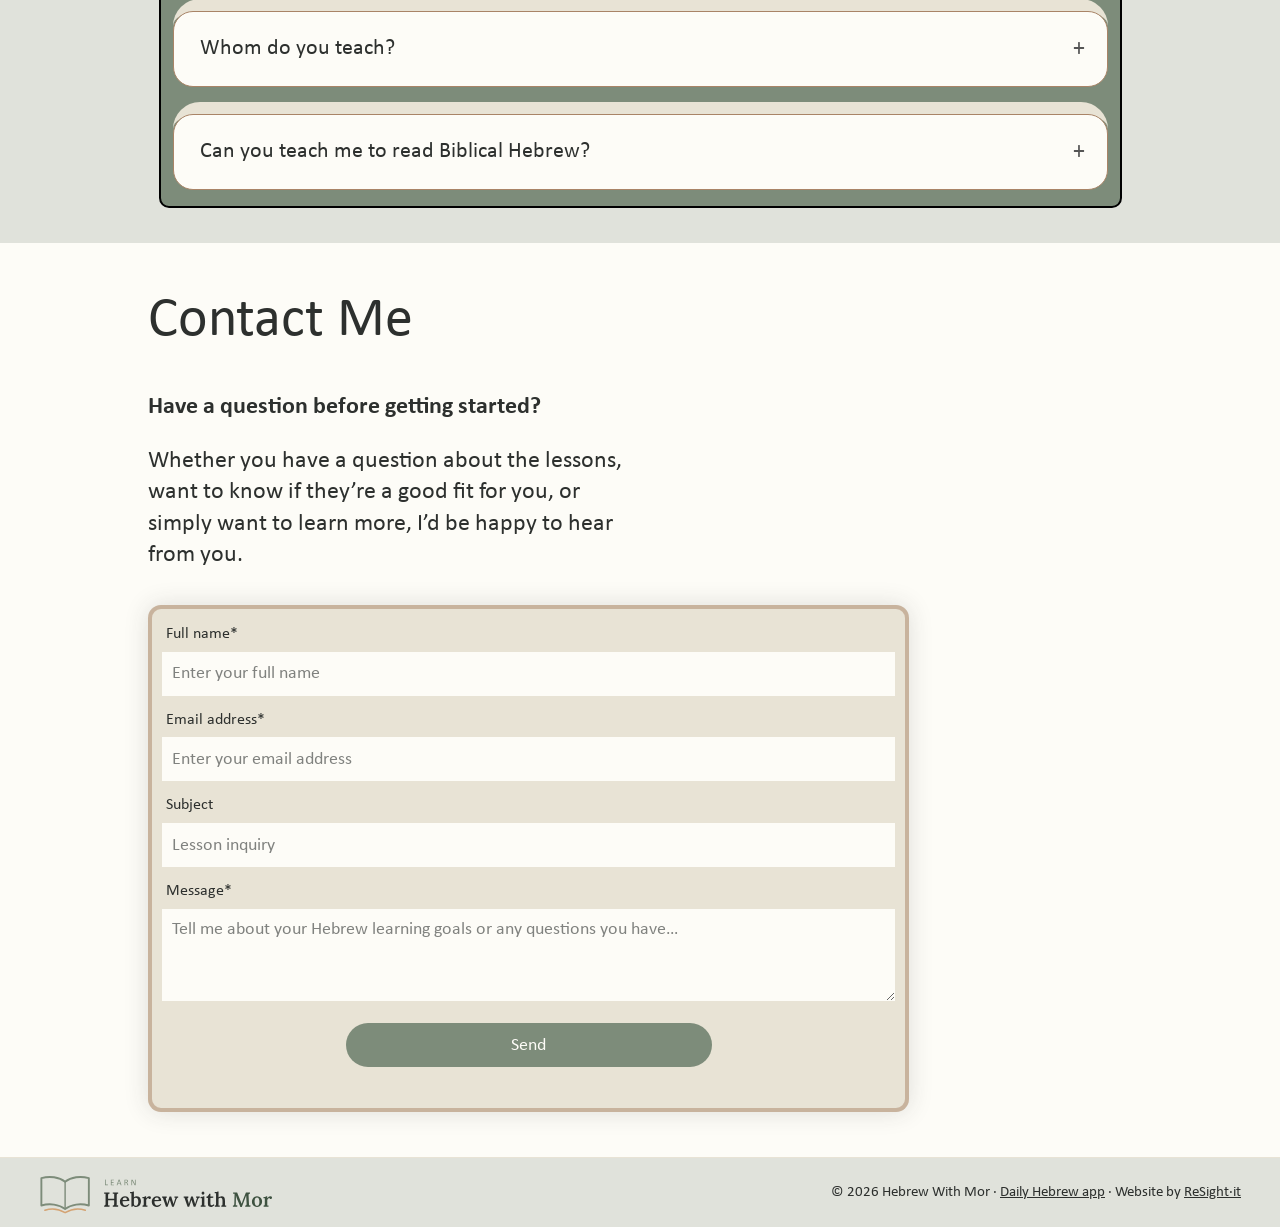
==== commit 92b55b68: "Structured data for Google and AI assistants; footer link to ReSight·it Co-Authored-By: Claude Opus " ====
--- a/index.html
+++ b/index.html
@@ -10,14 +10,18 @@
 <meta property="og:url" content="https://www.hebrew-with-mor.com/">
 <meta property="og:site_name" content="Hebrew With Mor">
 <meta property="og:type" content="website">
-<meta property="og:image" content="https://www.hebrew-with-mor.com/assets/img/mor.webp">
+<meta property="og:image" content="https://www.hebrew-with-mor.com/assets/img/share.jpg">
+<meta property="og:image:width" content="1200">
+<meta property="og:image:height" content="630">
+<meta property="og:image:alt" content="Learn Hebrew with Mor">
+<meta name="twitter:card" content="summary_large_image">
 <meta name="google-site-verification" content="B3pV2Sk_h-aG2m7qCwHvKndFdT-osk3Hg5guzwNyJqk">
 <link rel="canonical" href="https://www.hebrew-with-mor.com/">
 <link rel="icon" href="assets/favicon.svg" type="image/svg+xml">
 <link rel="icon" href="assets/favicon.png" type="image/png">
 <link rel="apple-touch-icon" href="assets/apple-touch-icon.png">
 <link rel="preload" href="assets/fonts/calibri.woff2" as="font" type="font/woff2" crossorigin>
-<link rel="stylesheet" href="assets/style.css?v=8">
+<link rel="stylesheet" href="assets/style.css?v=9">
 <script async src="https://www.googletagmanager.com/gtag/js?id=AW-18437991031"></script>
 <script>
   window.dataLayer = window.dataLayer || [];
@@ -25,6 +29,175 @@
   gtag('js', new Date());
   gtag('config', 'AW-18437991031');
   gtag('config', 'G-LPGH6W46QG');
+</script>
+<script type="application/ld+json">
+{
+ "@context": "https://schema.org",
+ "@graph": [
+  {
+   "@type": "WebSite",
+   "@id": "https://www.hebrew-with-mor.com/#website",
+   "url": "https://www.hebrew-with-mor.com/",
+   "name": "Hebrew With Mor",
+   "inLanguage": "en"
+  },
+  {
+   "@type": "Person",
+   "@id": "https://www.hebrew-with-mor.com/#mor",
+   "name": "Mor Ifrah",
+   "alternateName": "Mor",
+   "jobTitle": "Hebrew teacher",
+   "description": "Native Israeli Hebrew speaker and online Hebrew teacher for adults, teaching since 2022 with more than 2000 lessons taught.",
+   "image": "https://www.hebrew-with-mor.com/assets/img/mor.webp",
+   "url": "https://www.hebrew-with-mor.com/",
+   "nationality": {
+    "@type": "Country",
+    "name": "Israel"
+   },
+   "knowsLanguage": [
+    "Hebrew",
+    "English",
+    "Pali"
+   ],
+   "sameAs": [
+    "https://practice.hebrew-with-mor.com/"
+   ]
+  },
+  {
+   "@type": "ProfessionalService",
+   "@id": "https://www.hebrew-with-mor.com/#business",
+   "name": "Hebrew With Mor",
+   "url": "https://www.hebrew-with-mor.com/",
+   "logo": "https://www.hebrew-with-mor.com/assets/img/logo.svg",
+   "image": "https://www.hebrew-with-mor.com/assets/img/share.jpg",
+   "description": "Private online Hebrew lessons over Zoom for adults of all levels, from complete beginners to advanced, with a native Israeli teacher. Focus on conversation, grammar, reading, vocabulary and Hebrew for life in Israel.",
+   "founder": {
+    "@id": "https://www.hebrew-with-mor.com/#mor"
+   },
+   "areaServed": "Worldwide",
+   "availableLanguage": [
+    "Hebrew",
+    "English"
+   ],
+   "priceRange": "$45 per lesson",
+   "hasOfferCatalog": {
+    "@type": "OfferCatalog",
+    "name": "Hebrew lessons",
+    "itemListElement": [
+     {
+      "@type": "Offer",
+      "name": "Free introductory meeting",
+      "description": "A free 15 minute online meeting to discuss your level, goals and how we can work together. No obligation.",
+      "price": "0",
+      "priceCurrency": "USD",
+      "availability": "https://schema.org/OnlineOnly"
+     },
+     {
+      "@type": "Offer",
+      "name": "Hebrew lesson",
+      "description": "A 50 minute private online Hebrew lesson over Zoom.",
+      "price": "45",
+      "priceCurrency": "USD",
+      "availability": "https://schema.org/OnlineOnly"
+     },
+     {
+      "@type": "Offer",
+      "name": "10 Hebrew lessons package",
+      "description": "10 private 50 minute lessons with a 10% discount, scheduled individually, valid for 6 months.",
+      "price": "405",
+      "priceCurrency": "USD",
+      "availability": "https://schema.org/OnlineOnly"
+     }
+    ]
+   }
+  },
+  {
+   "@type": "Course",
+   "name": "Private online Hebrew lessons",
+   "description": "One-to-one Modern Hebrew lessons for adults, tailored to your level and goals: conversation, grammar, reading, vocabulary, pronunciation and Hebrew for life in Israel.",
+   "inLanguage": "he",
+   "provider": {
+    "@id": "https://www.hebrew-with-mor.com/#business"
+   },
+   "educationalLevel": "Beginner to advanced",
+   "hasCourseInstance": {
+    "@type": "CourseInstance",
+    "courseMode": "Online",
+    "courseWorkload": "PT50M per lesson",
+    "instructor": {
+     "@id": "https://www.hebrew-with-mor.com/#mor"
+    }
+   },
+   "offers": {
+    "@type": "Offer",
+    "category": "Paid",
+    "price": "45",
+    "priceCurrency": "USD"
+   }
+  },
+  {
+   "@type": "FAQPage",
+   "mainEntity": [
+    {
+     "@type": "Question",
+     "name": "How long is a lesson, and how much does it cost?",
+     "acceptedAnswer": {
+      "@type": "Answer",
+      "text": "Each lesson is 50 minutes and costs $45. You can also purchase a package of 10 lessons and receive a 10% discount. The package is available in the booking section below."
+     }
+    },
+    {
+     "@type": "Question",
+     "name": "What happens in a lesson?",
+     "acceptedAnswer": {
+      "@type": "Answer",
+      "text": "We’ll focus mainly on conversation and communication, while incorporating grammar, vocabulary, reading, and corrections according to your needs."
+     }
+    },
+    {
+     "@type": "Question",
+     "name": "Do you teach reading and grammar?",
+     "acceptedAnswer": {
+      "@type": "Answer",
+      "text": "Yes, we’ll build a solid foundation in grammar and vocabulary while helping you develop reading comprehension using modern Hebrew texts."
+     }
+    },
+    {
+     "@type": "Question",
+     "name": "Can lessons focus mainly on conversation?",
+     "acceptedAnswer": {
+      "@type": "Answer",
+      "text": "Absolutely. Conversation is an important part of my approach, and we can put a strong emphasis on speaking, listening and practical Hebrew for everyday life."
+     }
+    },
+    {
+     "@type": "Question",
+     "name": "Can I learn Hebrew for living in Israel?",
+     "acceptedAnswer": {
+      "@type": "Answer",
+      "text": "Definitely. I help students prepare for life in Israel by focusing on practical communication, cultural nuances, and the specific Hebrew needed for daily living."
+     }
+    },
+    {
+     "@type": "Question",
+     "name": "Whom do you teach?",
+     "acceptedAnswer": {
+      "@type": "Answer",
+      "text": "I teach adults of all ages and levels."
+     }
+    },
+    {
+     "@type": "Question",
+     "name": "Can you teach me to read Biblical Hebrew?",
+     "acceptedAnswer": {
+      "@type": "Answer",
+      "text": "Yes. I can help you learn how to read Biblical Hebrew, even if you are starting from scratch. However, my main focus is Modern Hebrew, and I don’t specialize in Biblical Hebrew, prayer texts, or interpreting the meaning of prayers."
+     }
+    }
+   ]
+  }
+ ]
+}
 </script>
 </head>
 <body>
@@ -255,7 +428,7 @@
 
 <footer class="site-footer">
   <a class="logo" href="./" aria-label="Hebrew With Mor home"><img src="assets/img/logo.svg" alt="Learn Hebrew with Mor" width="191" height="44"></a>
-  <p class="foot-note">© 2026 Hebrew With Mor · <a href="https://practice.hebrew-with-mor.com/" target="_blank" rel="noopener">Daily Hebrew app</a></p>
+  <p class="foot-note"><span class="nw">© 2026 Hebrew With Mor · <a href="https://practice.hebrew-with-mor.com/" target="_blank" rel="noopener">Daily Hebrew app</a></span><span class="sep"> · </span><span class="nw">Website by <a href="https://resightit.com/" target="_blank" rel="noopener">ReSight·it</a></span></p>
 </footer>
 
 <a class="btn btn-pill float-book" href="#bookalesson">Book a lesson</a>
@@ -268,6 +441,11 @@
     <p class="pay-note">Pay securely with a debit or credit card, no PayPal account needed, or with PayPal.</p>
     <div class="pay-buttons" id="pay-buttons"><p class="pay-wait">Loading payment options…</p></div>
     <p class="pay-msg" role="status" aria-live="polite"></p>
+    <div class="pay-apple" hidden>
+      <p class="pay-or"><span>or</span></p>
+      <a class="apple-pay-link" href="#" target="_blank" rel="noopener" aria-label="Pay with Apple Pay"><span class="apple-pay-btn" aria-hidden="true"></span></a>
+      <p class="pay-apple-note">Opens a secure PayPal page<br>to pay with Apple Pay.<br>I’ll confirm by email<br>once your payment arrives.</p>
+    </div>
   </div>
   <div class="pay-done" hidden>
     <h3>Thank you<span class="pay-first"></span>!</h3>
@@ -303,8 +481,8 @@
 
 (function () {
   var items = {
-    lesson: { title: 'Hebrew Lesson (50 min)', price: '45.00', desc: 'Hebrew lesson, 50 min (Zoom)' },
-    package: { title: '10 Hebrew Lessons – 10% discount', price: '405.00', desc: '10 Hebrew lessons package (valid 6 months)' }
+    lesson: { title: 'Hebrew Lesson (50 min)', price: '45.00', desc: 'Hebrew lesson, 50 min (Zoom)', applePay: 'https://www.paypal.com/ncp/payment/N5X32MY682LJL' },
+    package: { title: '10 Hebrew Lessons – 10% discount', price: '405.00', desc: '10 Hebrew lessons package (valid 6 months)', applePay: 'https://www.paypal.com/ncp/payment/CDSBHULAMT6GL' }
   };
   var calOn = !!(HM_CAL.intro && HM_CAL.lesson);
   var dlg = document.getElementById('pay'), box = document.getElementById('pay-buttons'),
@@ -344,12 +522,24 @@
     Cal("modal", { calLink: HM_CAL[which], config: { layout: "month_view" } });
   }
 
+  /* Apple Pay: PayPal's on-page buttons don't offer it for this account, so Apple devices
+     also get a link to PayPal's hosted checkout page for the same item, which does. */
+  function hmApple() {
+    try {
+      var ua = navigator.userAgent;
+      return !!((window.ApplePaySession && ApplePaySession.canMakePayments && ApplePaySession.canMakePayments()) ||
+        /iPhone|iPad|iPod/.test(ua) || (/Macintosh/.test(ua) && navigator.maxTouchPoints > 1));
+    } catch (e) { return false; }
+  }
   function openPay(key, afterBooking) {
     cur = items[key]; cur.key = key; cur.afterBooking = afterBooking;
     dlg.querySelector('#pay-title').textContent = afterBooking ? 'Last step: pay to confirm your lesson' : cur.title;
     dlg.querySelector('.pay-price').textContent = '$' + cur.price.replace('.00', '');
     step.hidden = false; done.hidden = true; msg.textContent = ''; bookBtn.hidden = true;
     box.innerHTML = '<p class="pay-wait">Loading payment options…</p>';
+    var ap = dlg.querySelector('.pay-apple');
+    ap.querySelector('a').href = cur.applePay || '#';
+    ap.hidden = !(cur.applePay && hmApple());
     if (!dlg.open) dlg.showModal();
     if (window.gtag) gtag('event', 'begin_checkout', { value: +cur.price, currency: 'USD', items: [{ item_name: cur.title }] });
     HM.render({
@@ -414,5 +604,6 @@
   btn.disabled = false;
 });
 </script>
+<!-- Cloudflare Web Analytics --><script defer src='https://static.cloudflareinsights.com/beacon.min.js' data-cf-beacon='{"token": "e0c27cc8d96e4c0ea9c7bd05186a66e3"}'></script><!-- End Cloudflare Web Analytics -->
 </body>
 </html>
--- a/assets/style.css
+++ b/assets/style.css
@@ -266,3 +266,17 @@
 /* Gentle fade-in while scrolling (added by script only, so content is visible without it) */
 .fade { opacity: 0; transform: translateY(10px); transition: opacity .6s ease, transform .6s ease; }
 .fade.in { opacity: 1; transform: none; }
+
+/* Apple Pay link in the payment dialog (Apple devices only) */
+.pay-or { display: flex; align-items: center; gap: 12px; margin: 14px 0 12px; font-size: 15px; color: rgba(45, 48, 46, .7); }
+.pay-or::before, .pay-or::after { content: ""; flex: 1; border-top: 1px solid var(--sand); }
+.apple-pay-link { display: block; text-decoration: none; }
+.apple-pay-btn { display: block; height: 45px; border-radius: 23px; background: #000 no-repeat center / auto 21px url("data:image/svg+xml,%3Csvg xmlns='http://www.w3.org/2000/svg' viewBox='0 0 105 43'%3E%3Cpath fill='%23fff' d='M19.2 5.6c-1.2 1.4-3.1 2.5-5 2.4-.3-1.9.7-4 1.8-5.2C17.2 1.3 19.2.3 20.9.2c.2 2-.6 4-1.7 5.4zm1.7 2.7c-2.8-.2-5.1 1.6-6.4 1.6-1.3 0-3.3-1.5-5.5-1.5-2.8 0-5.4 1.7-6.9 4.2-3 5.1-.8 12.7 2.1 16.9 1.4 2.1 3.1 4.3 5.3 4.2 2.1-.1 2.9-1.4 5.5-1.4 2.5 0 3.3 1.4 5.5 1.3 2.3 0 3.7-2.1 5.1-4.1 1.6-2.3 2.2-4.6 2.3-4.7-.1 0-4.4-1.7-4.5-6.7 0-4.2 3.4-6.2 3.6-6.3-2-2.9-5-3.2-6.1-3.3z'/%3E%3Ctext x='35' y='31' fill='%23fff' font-family='-apple-system,Helvetica,Arial,sans-serif' font-size='27' font-weight='500'%3EPay%3C/text%3E%3C/svg%3E"); }
+@supports (-webkit-appearance: -apple-pay-button) {
+  .apple-pay-btn { -webkit-appearance: -apple-pay-button; -apple-pay-button-type: plain; -apple-pay-button-style: black; background: none; }
+}
+.apple-pay-link:hover .apple-pay-btn { opacity: .88; }
+.pay-apple-note { font-size: 15px; line-height: 1.4; margin-top: 10px; color: rgba(45, 48, 46, .8); }
+
+.foot-note .nw { white-space: nowrap; }
+@media (max-width: 760px) { .foot-note .nw { display: block; } .foot-note .sep { display: none; } }
